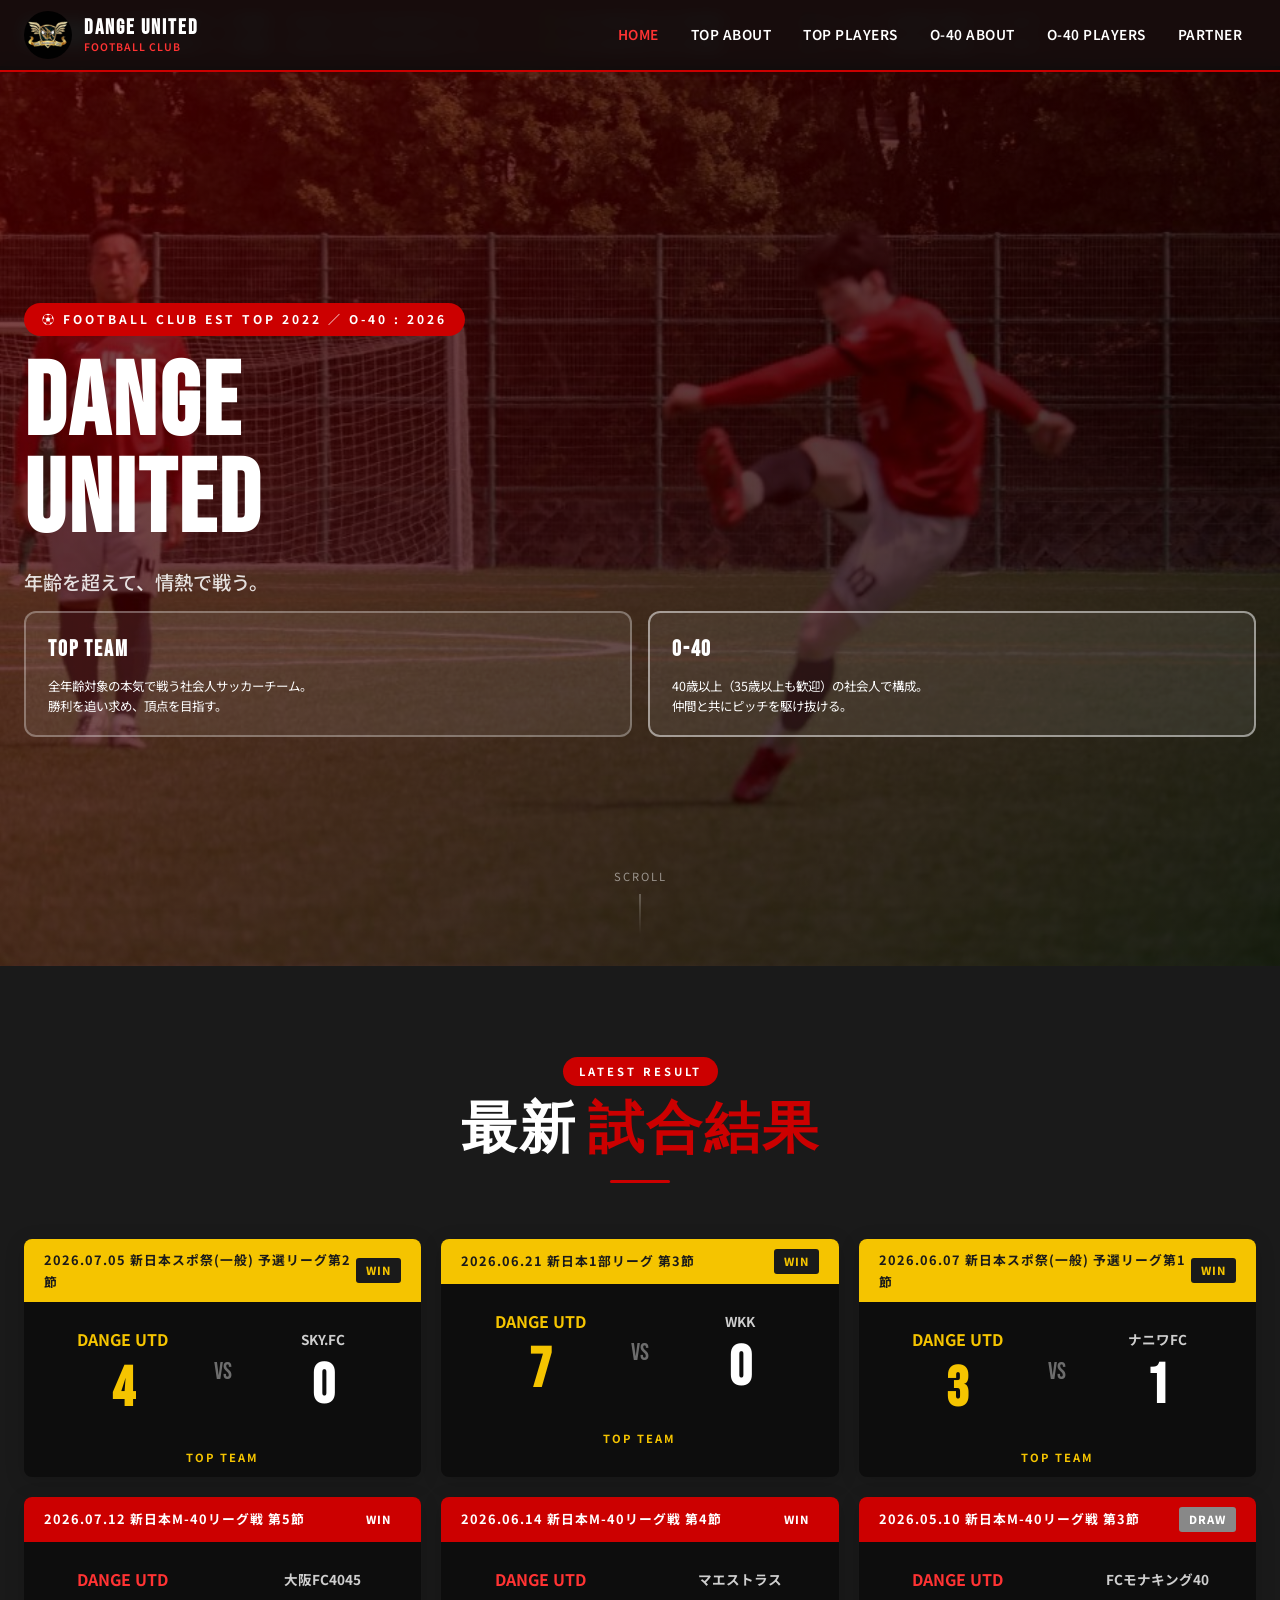
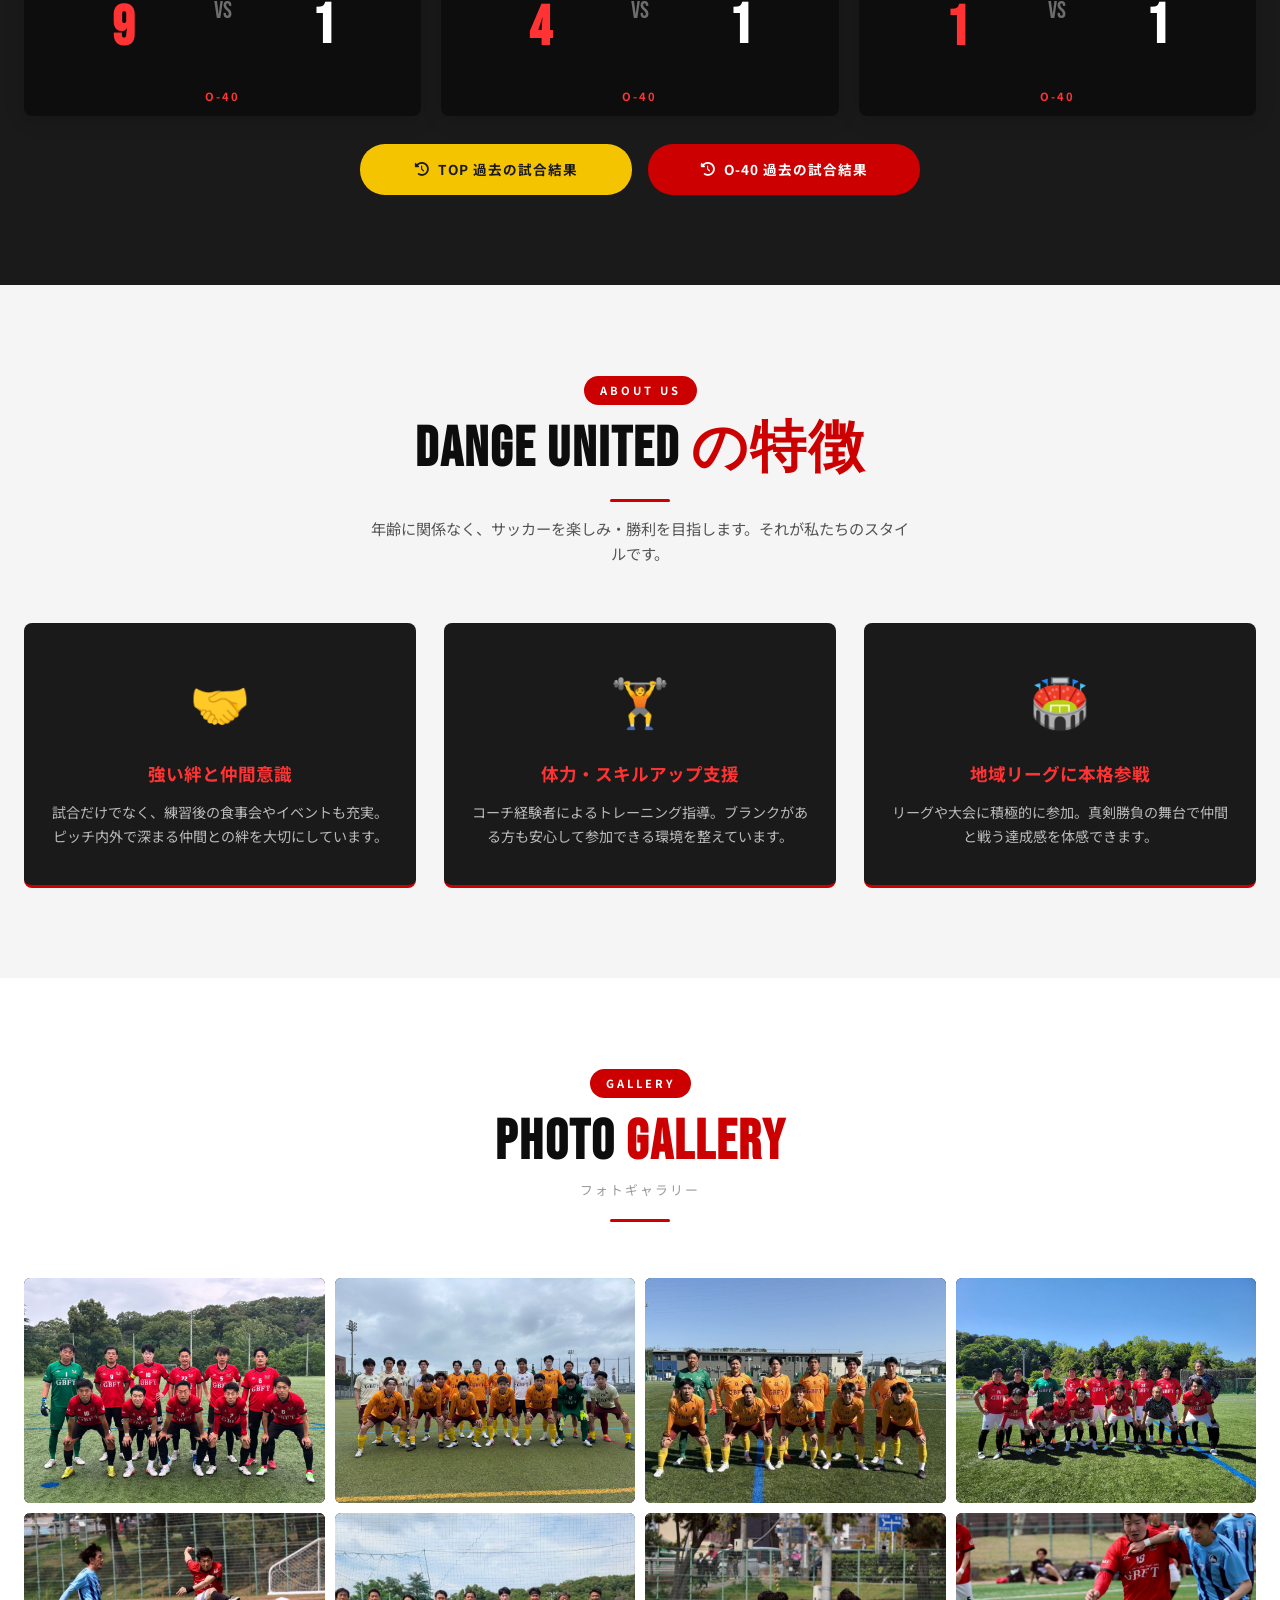
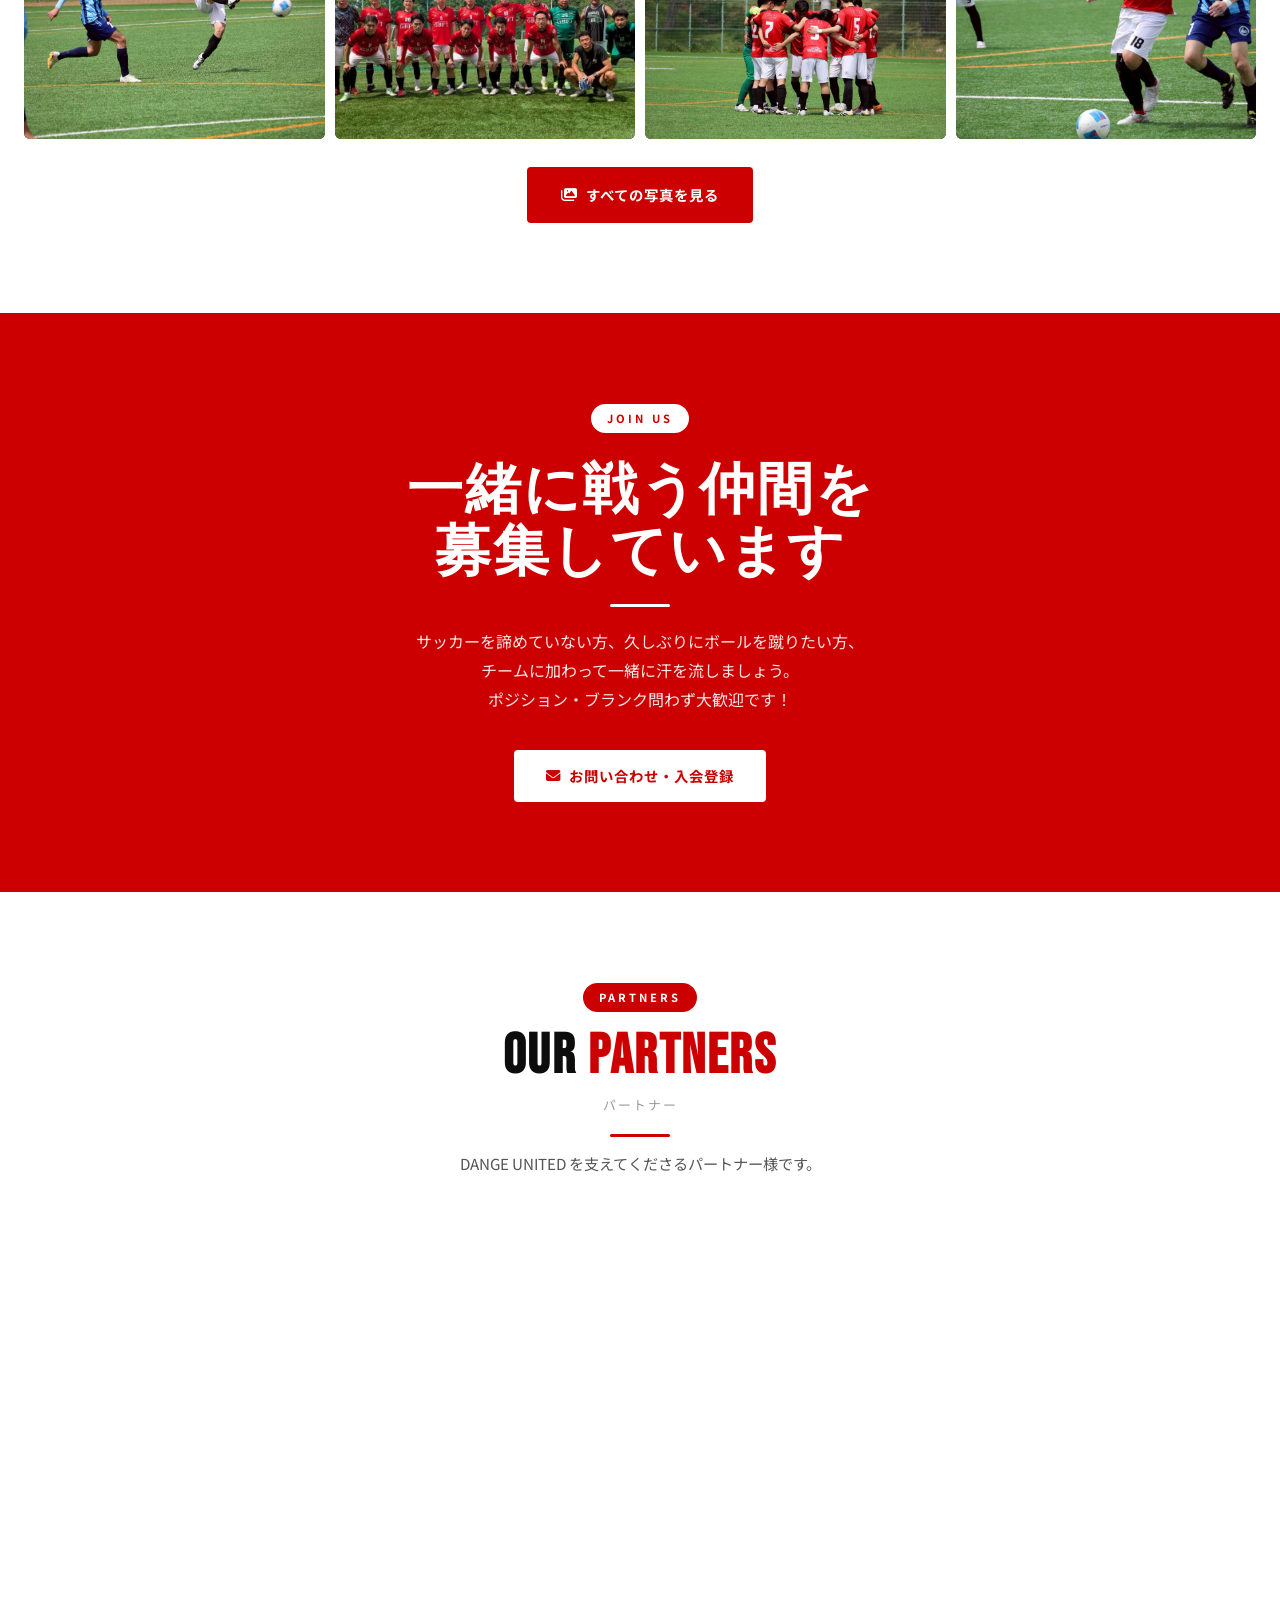
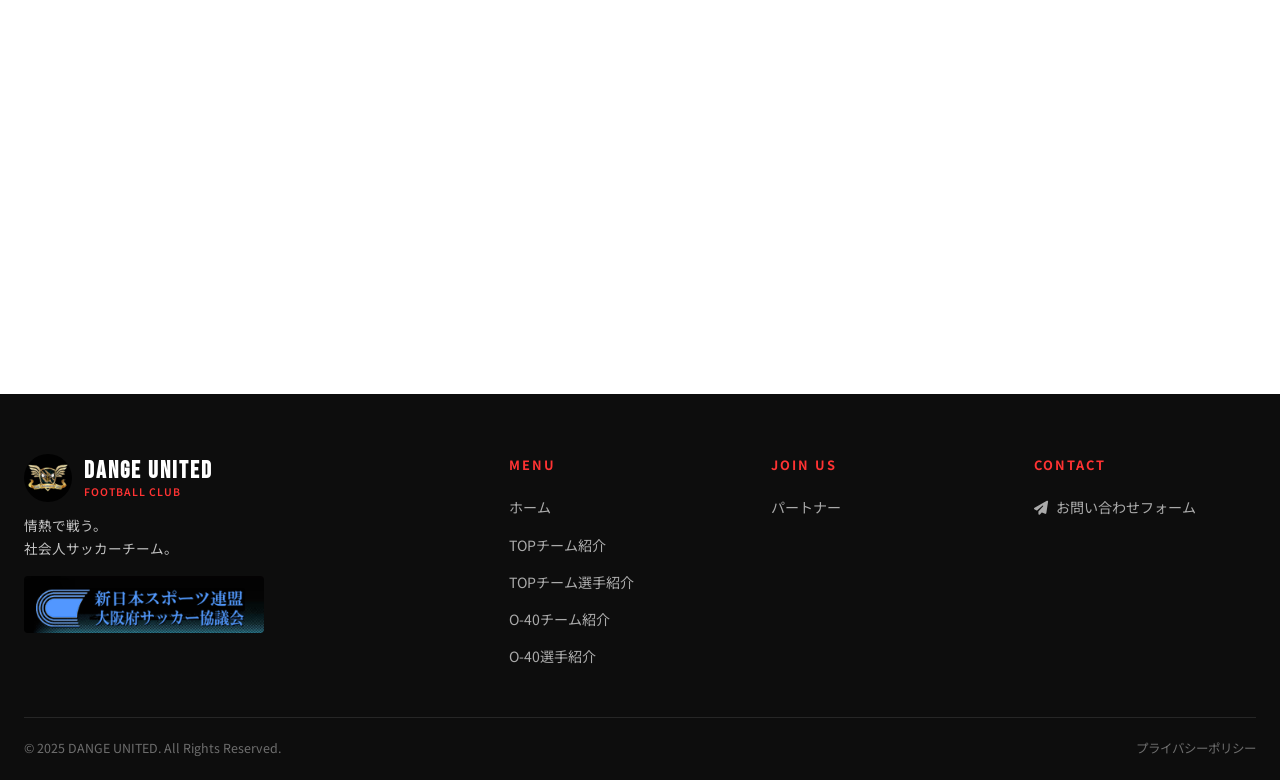
==== index.html @ eb9214ad "Add files via upload" ====
<!DOCTYPE html>
<html lang="ja">
<head>
  <meta charset="UTF-8">
  <meta name="viewport" content="width=device-width, initial-scale=1.0">
  <title>DANGE UNITED | 公式サイト</title>
  <meta name="description" content="DANGE UNITEDはトップチームとO-40（40歳以上）の2チームで構成される社会人サッカークラブです。新規メンバー随時募集中！">
  <link rel="preconnect" href="https://fonts.googleapis.com">
  <link rel="preconnect" href="https://fonts.gstatic.com" crossorigin>
  <link href="https://fonts.googleapis.com/css2?family=Bebas+Neue&family=Noto+Sans+JP:wght@400;500;600;700;800&family=Roboto:wght@400;500;700&display=swap" rel="stylesheet">
  <link rel="stylesheet" href="https://cdn.jsdelivr.net/npm/@fortawesome/fontawesome-free@6.4.0/css/all.min.css">
  <link rel="stylesheet" href="css/style.css">
</head>
<body>

<!-- =============================================
     ヘッダー
     ============================================= -->
<header id="header">
  <div class="header-inner">
    <a href="index.html" class="logo">
      <div class="logo-icon"><img src="images/emblem.png" alt="DANGE UNITED エンブレム"></div>
      <div class="logo-text">
        <span class="logo-name">DANGE UNITED</span>
        <span class="logo-sub">Football Club</span>
      </div>
    </a>

    <nav class="nav-pc">
      <a href="index.html">HOME</a>
      <a href="topteam-about.html">TOP ABOUT</a>
      <a href="topteam-players.html">TOP PLAYERS</a>
      <a href="about.html">O-40 ABOUT</a>
      <a href="players.html">O-40 PLAYERS</a>
      <a href="sponsor.html">PARTNER</a>
    </nav>

    <button class="hamburger" aria-label="メニューを開く">
      <span></span><span></span><span></span>
    </button>
  </div>
</header>

<!-- スマホメニュー -->
<nav class="nav-mobile">
  <a href="index.html"><i class="fas fa-home"></i> HOME</a>
  <a href="topteam-about.html"><i class="fas fa-shield-alt"></i> TOP ABOUT</a>
  <a href="topteam-players.html"><i class="fas fa-futbol"></i> TOP PLAYERS</a>
  <a href="about.html"><i class="fas fa-users"></i> O-40 ABOUT</a>
  <a href="players.html"><i class="fas fa-user"></i> O-40 PLAYERS</a>
  <a href="sponsor.html"><i class="fas fa-handshake"></i> PARTNER</a>
  <a href="contact.html"><i class="fas fa-envelope"></i> CONTACT</a>
</nav>

<!-- =============================================
     ニュースティッカー
     ============================================= -->
<div class="news-ticker">
  <div class="ticker-inner">
    <span class="ticker-label">NEWS</span>
    <div class="ticker-track">
      <ul class="ticker-list">
        <li class="ticker-item">⚽ 2025年春季リーグ開幕 — 4/6(日) vs FC Westfield ホーム</li>
        <li class="ticker-item">🏆 2024年度秋季大会 準優勝！</li>
        <li class="ticker-item">📣 <a href="sponsor.html">パートナー企業様を募集しています</a></li>
      </ul>
    </div>
  </div>
</div>

<!-- =============================================
     ヒーローセクション
     ============================================= -->
<section class="hero">
  <div class="hero-bg"></div>
  <div class="hero-overlay"></div>

  <div class="hero-content">
    <span class="hero-badge">⚽ Football Club Est TOP 2022 ／ O-40 : 2026</span>
    <h1 class="hero-title">
      DANGE<br>
      UNITED
    </h1>
    <p class="hero-subtitle">年齢を超えて、情熱で戦う。</p>

    <div class="hero-team-cards">
      <a href="topteam-about.html" class="hero-team-card">
        <span class="hero-team-label">TOP TEAM</span>
        <span class="hero-team-desc">全年齢対象の本気で戦う社会人サッカーチーム。<br>勝利を追い求め、頂点を目指す。</span>
      </a>
      <a href="about.html" class="hero-team-card card-o40">
        <span class="hero-team-label">O-40</span>
        <span class="hero-team-desc">40歳以上（35歳以上も歓迎）の社会人で構成。<br>仲間と共にピッチを駆け抜ける。</span>
      </a>
    </div>




  </div>

  <div class="scroll-indicator">SCROLL</div>
</section>

<!-- =============================================
     最新試合結果
     ============================================= -->
<section class="section section-dark">
  <div class="section-inner">
    <div class="section-header">
      <span class="section-tag">LATEST RESULT</span>
      <h2 class="section-title">最新 <span>試合結果</span></h2>
      <div class="divider"></div>
    </div>

    <div style="display:grid; grid-template-columns: repeat(3,1fr); gap: 20px;" class="match-grid-responsive fade-in">
      <!-- TOPチーム 試合1（最新） -->
      <div class="match-result-card top-team">
        <div class="match-result-header">
          <span>2026.07.05 新日本スポ祭(一般) 予選リーグ第2節</span>
          <span class="result-badge W">WIN</span>
        </div>
        <div class="match-result-body">
          <div class="match-team">
            <div class="match-team-name us">DANGE UTD</div>
            <div class="match-score us">4</div>
          </div>
          <div class="match-vs">VS</div>
          <div class="match-team">
            <div class="match-team-name">SKY.FC</div>
            <div class="match-score">0</div>
          </div>
        </div>
        <div style="text-align:center; padding:6px 0 10px; font-size:0.7rem; font-weight:700; letter-spacing:2px; color:#F5C400;">TOP TEAM</div>
      </div>
      <!-- TOPチーム 試合2 -->
      <div class="match-result-card top-team">
        <div class="match-result-header">
          <span>2026.06.21 新日本1部リーグ 第3節</span>
          <span class="result-badge W">WIN</span>
        </div>
        <div class="match-result-body">
          <div class="match-team">
            <div class="match-team-name us">DANGE UTD</div>
            <div class="match-score us">7</div>
          </div>
          <div class="match-vs">VS</div>
          <div class="match-team">
            <div class="match-team-name">WKK</div>
            <div class="match-score">0</div>
          </div>
        </div>
        <div style="text-align:center; padding:6px 0 10px; font-size:0.7rem; font-weight:700; letter-spacing:2px; color:#F5C400;">TOP TEAM</div>
      </div>
      <!-- TOPチーム 試合3 -->
      <div class="match-result-card top-team">
        <div class="match-result-header">
          <span>2026.06.07 新日本スポ祭(一般) 予選リーグ第1節</span>
          <span class="result-badge W">WIN</span>
        </div>
        <div class="match-result-body">
          <div class="match-team">
            <div class="match-team-name us">DANGE UTD</div>
            <div class="match-score us">3</div>
          </div>
          <div class="match-vs">VS</div>
          <div class="match-team">
            <div class="match-team-name">ナニワFC</div>
            <div class="match-score">1</div>
          </div>
        </div>
        <div style="text-align:center; padding:6px 0 10px; font-size:0.7rem; font-weight:700; letter-spacing:2px; color:#F5C400;">TOP TEAM</div>
      </div>
      <!-- O-40 試合1（最新） -->
      <div class="match-result-card">
        <div class="match-result-header">
          <span>2026.07.12 新日本M-40リーグ戦 第5節</span>
          <span class="result-badge W">WIN</span>
        </div>
        <div class="match-result-body">
          <div class="match-team">
            <div class="match-team-name us">DANGE UTD</div>
            <div class="match-score us">9</div>
          </div>
          <div class="match-vs">VS</div>
          <div class="match-team">
            <div class="match-team-name">大阪FC4045</div>
            <div class="match-score">1</div>
          </div>
        </div>
        <div style="text-align:center; padding:6px 0 10px; font-size:0.7rem; font-weight:700; letter-spacing:2px; color:var(--red-light);">O-40</div>
      </div>
      <!-- O-40 試合2 -->
      <div class="match-result-card">
        <div class="match-result-header">
          <span>2026.06.14 新日本M-40リーグ戦 第4節</span>
          <span class="result-badge W">WIN</span>
        </div>
        <div class="match-result-body">
          <div class="match-team">
            <div class="match-team-name us">DANGE UTD</div>
            <div class="match-score us">4</div>
          </div>
          <div class="match-vs">VS</div>
          <div class="match-team">
            <div class="match-team-name">マエストラス</div>
            <div class="match-score">1</div>
          </div>
        </div>
        <div style="text-align:center; padding:6px 0 10px; font-size:0.7rem; font-weight:700; letter-spacing:2px; color:var(--red-light);">O-40</div>
      </div>
      <!-- O-40 試合3 -->
      <div class="match-result-card">
        <div class="match-result-header">
          <span>2026.05.10 新日本M-40リーグ戦 第3節</span>
          <span class="result-badge D">DRAW</span>
        </div>
        <div class="match-result-body">
          <div class="match-team">
            <div class="match-team-name us">DANGE UTD</div>
            <div class="match-score us">1</div>
          </div>
          <div class="match-vs">VS</div>
          <div class="match-team">
            <div class="match-team-name">FCモナキング40</div>
            <div class="match-score">1</div>
          </div>
        </div>
        <div style="text-align:center; padding:6px 0 10px; font-size:0.7rem; font-weight:700; letter-spacing:2px; color:var(--red-light);">O-40</div>
      </div>
      </div>
    </div>

    <!-- 過去の試合結果ボタン -->
    <div style="display:grid; grid-template-columns:1fr 1fr; gap:16px; max-width:560px; margin:28px auto 0;" class="fade-in result-btn-grid">
      <a href="results-top.html" style="display:flex; align-items:center; justify-content:center; gap:8px; background:#F5C400; color:#1a1a1a; font-weight:700; font-size:0.85rem; padding:14px 20px; border-radius:25px; text-decoration:none; letter-spacing:1px; transition:opacity 0.2s;" onmouseover="this.style.opacity='.8'" onmouseout="this.style.opacity='1'">
        <i class="fas fa-history"></i> TOP 過去の試合結果
      </a>
      <a href="results-o40.html" style="display:flex; align-items:center; justify-content:center; gap:8px; background:var(--red); color:#fff; font-weight:700; font-size:0.85rem; padding:14px 20px; border-radius:25px; text-decoration:none; letter-spacing:1px; transition:opacity 0.2s;" onmouseover="this.style.opacity='.8'" onmouseout="this.style.opacity='1'">
        <i class="fas fa-history"></i> O-40 過去の試合結果
      </a>
    </div>

  </div>
</section>

<section class="section" style="background: var(--gray-light);">
  <div class="section-inner">
    <div class="section-header fade-in">
      <span class="section-tag">ABOUT US</span>
      <h2 class="section-title" style="color:var(--black);">DANGE UNITED <span>の特徴</span></h2>
      <div class="divider"></div>
      <p class="section-desc">年齢に関係なく、サッカーを楽しみ・勝利を目指します。それが私たちのスタイルです。</p>
    </div>

    <div class="feature-grid">
      <div class="feature-card fade-in">
        <span class="feature-icon">🤝</span>
        <h3 class="feature-title">強い絆と仲間意識</h3>
        <p class="feature-desc">試合だけでなく、練習後の食事会やイベントも充実。ピッチ内外で深まる仲間との絆を大切にしています。</p>
      </div>
      <div class="feature-card fade-in">
        <span class="feature-icon">🏋️</span>
        <h3 class="feature-title">体力・スキルアップ支援</h3>
        <p class="feature-desc">コーチ経験者によるトレーニング指導。ブランクがある方も安心して参加できる環境を整えています。</p>
      </div>
      <div class="feature-card fade-in">
        <span class="feature-icon">🏟️</span>
        <h3 class="feature-title">地域リーグに本格参戦</h3>
        <p class="feature-desc">リーグや大会に積極的に参加。真剣勝負の舞台で仲間と戦う達成感を体感できます。</p>
      </div>
    </div>
  </div>
</section>

<!-- =============================================
     フォトギャラリー
     ============================================= -->
<section class="section">
  <div class="section-inner">
    <div class="section-header fade-in">
      <span class="section-tag">GALLERY</span>
      <h2 class="section-title">PHOTO <span>GALLERY</span></h2>
      <p style="font-size:0.8rem; color:#999; letter-spacing:2px; margin-top:6px;">フォトギャラリー</p>
      <div class="divider"></div>
    </div>

    <div class="home-photo-grid fade-in">
      <div style="overflow:hidden; border-radius:6px; aspect-ratio:4/3; background:#111;">
        <img src="images/photo-new2.jpg" alt="チーム集合写真 2026" style="width:100%; height:100%; object-fit:contain;">
      </div>
      <div style="overflow:hidden; border-radius:6px; aspect-ratio:4/3; background:#111;">
        <img src="images/photo-new4.jpg" alt="チーム集合写真 2026" style="width:100%; height:100%; object-fit:contain;">
      </div>
      <div style="overflow:hidden; border-radius:6px; aspect-ratio:4/3; background:#111;">
        <img src="images/photo-top3.jpg" alt="O-40チーム集合写真" style="width:100%; height:100%; object-fit:cover; object-position:center center;">
      </div>
      <div style="overflow:hidden; border-radius:6px; aspect-ratio:4/3; background:#111;">
        <img src="images/photo-top2.jpg" alt="チーム集合写真" style="width:100%; height:100%; object-fit:cover; object-position:center center;">
      </div>
      <div style="overflow:hidden; border-radius:6px; aspect-ratio:4/3; background:#111;">
        <img src="images/photo7.jpg" alt="試合の様子" style="width:100%; height:100%; object-fit:cover; object-position:center center;">
      </div>
      <div style="overflow:hidden; border-radius:6px; aspect-ratio:4/3; background:#111;">
        <img src="images/photo-new5.jpg" alt="O-40チーム集合写真 2026" style="width:100%; height:100%; object-fit:cover; object-position:center center;">
      </div>
      <div style="overflow:hidden; border-radius:6px; aspect-ratio:4/3; background:#111;">
        <img src="images/photo5.jpg" alt="チーム練習" style="width:100%; height:100%; object-fit:cover; object-position:center center;">
      </div>
      <div style="overflow:hidden; border-radius:6px; aspect-ratio:4/3; background:#111;">
        <img src="images/photo3.jpg" alt="試合アクション" style="width:100%; height:100%; object-fit:cover; object-position:center center;">
      </div>
    </div>
    <div style="text-align:center; margin-top:28px;" class="fade-in">
      <a href="gallery.html" class="btn btn-outline"><i class="fas fa-images"></i> すべての写真を見る</a>
    </div>
  </div>
</section>

<!-- ==============================================
     メンバー募集 CTA
     ============================================= -->
<section class="section section-red">
  <div class="section-inner" style="text-align:center;">
    <div class="fade-in">
      <span class="section-tag" style="background:var(--white); color:var(--red);">JOIN US</span>
      <h2 class="section-title" style="color:var(--white); margin-top:14px;">一緒に戦う仲間を<br>募集しています</h2>

      <div class="divider" style="background:var(--white); margin: 20px auto;"></div>
      <p style="color:rgba(255,255,255,0.9); max-width:560px; margin:0 auto 36px; font-size:1rem; line-height:1.8;">
        サッカーを諦めていない方、久しぶりにボールを蹴りたい方、<br>
        チームに加わって一緒に汗を流しましょう。<br>
        ポジション・ブランク問わず大歓迎です！
      </p>
      <div style="display:flex; gap:16px; justify-content:center; flex-wrap:wrap;">
        <a href="https://forms.gle/4TWmZNjqBxyBbL576" target="_blank" rel="noopener" class="btn btn-white">
          <i class="fas fa-envelope"></i> お問い合わせ・入会登録
        </a>
      </div>
    </div>
  </div>
</section>

<!-- =============================================
     パートナーバナー
     ============================================= -->
<section class="section">
  <div class="section-inner">
    <div class="section-header fade-in">
      <span class="section-tag">PARTNERS</span>
      <h2 class="section-title">OUR <span>PARTNERS</span></h2>
      <p style="font-size:0.8rem; color:#999; letter-spacing:2px; margin-top:6px;">パートナー</p>
      <div class="divider"></div>
      <p class="section-desc">DANGE UNITED を支えてくださるパートナー様です。</p>
    </div>

    <!-- トップパートナー 5社 同サイズ -->
    <div class="fade-in">
      <p style="font-size:0.72rem; font-weight:700; letter-spacing:3px; color:var(--red); text-align:center; margin-bottom:20px; text-transform:uppercase;">TOP PARTNER</p>
      <div class="partner-logo-grid" style="display:grid; grid-template-columns:repeat(5,1fr); gap:16px; max-width:960px; margin:0 auto;">
        <div style="background:#fff; border:2px solid var(--red); border-radius:10px; padding:16px 12px; display:flex; align-items:center; justify-content:center; box-shadow:0 2px 12px rgba(0,0,0,0.08); min-height:120px;">
          <a href="https://gbft-ltd.com/" target="_blank" rel="noopener" style="display:flex; align-items:center; justify-content:center; width:100%; height:100%;">
            <img src="images/sponsor-gbft.jpg" alt="GBFT" style="width:100%; height:80px; object-fit:contain;">
          </a>
        </div>
        <div style="background:#fff; border:2px solid var(--red); border-radius:10px; padding:16px 12px; display:flex; align-items:center; justify-content:center; box-shadow:0 2px 12px rgba(0,0,0,0.08); min-height:120px;">
          <a href="https://2plus4design.com/" target="_blank" rel="noopener" style="display:flex; align-items:center; justify-content:center; width:100%; height:100%;">
            <img src="images/partner-2plus4.jpg" alt="2+4 DESIGN" style="width:100%; height:80px; object-fit:contain;">
          </a>
        </div>
        <div style="background:#fff; border:2px solid var(--red); border-radius:10px; padding:16px 12px; display:flex; align-items:center; justify-content:center; box-shadow:0 2px 12px rgba(0,0,0,0.08); min-height:120px;">
          <a href="https://www.kids-garage.jp/shop" target="_blank" rel="noopener" style="display:flex; align-items:center; justify-content:center; width:100%; height:100%;">
            <img src="images/partner-kidsgarage.jpg" alt="Kid's Garage" style="width:100%; height:80px; object-fit:contain;">
          </a>
        </div>
        <div style="background:#fff; border:2px solid var(--red); border-radius:10px; padding:16px 12px; display:flex; align-items:center; justify-content:center; box-shadow:0 2px 12px rgba(0,0,0,0.08); min-height:120px;">
          <a href="https://www.instagram.com/yuki_kensou?igsh=b25zN2ZrdXY1a2Vp&utm_source=qr" target="_blank" rel="noopener" style="display:flex; align-items:center; justify-content:center; width:100%; height:100%;">
            <img src="images/partner-yukikensou.jpg" alt="Yuki Kensou Water Proofing" style="width:100%; height:80px; object-fit:contain;">
          </a>
        </div>
        <div style="background:#000; border:2px solid var(--red); border-radius:10px; padding:16px 12px; display:flex; align-items:center; justify-content:center; box-shadow:0 2px 12px rgba(0,0,0,0.08); min-height:120px;">
          <a href="http://sp.raqmo.com/udondoujou/" target="_blank" rel="noopener" style="display:flex; align-items:center; justify-content:center; width:100%; height:100%;">
            <img src="images/partner-dojoba.jpg" alt="道場" style="width:100%; height:80px; object-fit:contain;">
          </a>
        </div>
      </div>
    </div>

    <!-- HOOD PARTNER -->
    <div class="fade-in" style="margin-top:32px;">
      <p style="font-size:0.72rem; font-weight:700; letter-spacing:3px; color:var(--red); text-align:center; margin-bottom:20px; text-transform:uppercase;">HOOD PARTNER</p>
      <div style="display:flex; justify-content:center; gap:16px; flex-wrap:wrap;">
        <div style="background:#000; border:2px solid var(--red); border-radius:10px; padding:12px; display:flex; align-items:center; justify-content:center; box-shadow:0 2px 12px rgba(0,0,0,0.08); width:200px; height:160px;">
          <a href="https://maps.app.goo.gl/KaSghYzRDZhujbkh9?g_st=al" target="_blank" rel="noopener" style="display:flex; align-items:center; justify-content:center; width:100%; height:100%;">
            <img src="images/partner-danji.jpg" alt="韓国料理 ダンジ" style="width:100%; height:100%; object-fit:contain;">
          </a>
        </div>
      </div>
    </div>

    <!-- オフィシャルサイト運営PARTNER -->
    <div class="fade-in" style="margin-top:32px;">
      <p style="font-size:0.72rem; font-weight:700; letter-spacing:3px; color:var(--red); text-align:center; margin-bottom:20px; text-transform:uppercase;">オフィシャルサイト運営PARTNER</p>
      <div style="display:flex; justify-content:center; gap:16px; flex-wrap:wrap;">
        <div style="background:#fff; border:2px solid var(--red); border-radius:10px; overflow:hidden; box-shadow:0 2px 12px rgba(0,0,0,0.08); width:200px; height:120px;">
          <a href="https://minnanostorypublishing.pages.dev/" target="_blank" rel="noopener" style="display:block; width:100%; height:100%;">
            <img src="images/partner-minnano.jpg" alt="みんなのストーリー出版" style="width:100%; height:100%; object-fit:contain; object-position:center;">
          </a>
        </div>
      </div>
    </div>

    <div style="text-align:center; margin-top:32px;" class="fade-in">
      <a href="sponsor.html" class="btn btn-outline" style="border-color:var(--white); color:var(--white);">
        パートナーについて詳しく見る <i class="fas fa-arrow-right"></i>
      </a>
    </div>
  </div>
</section>

<!-- =============================================
     フッター
     ============================================= -->
<footer id="footer">
  <div class="footer-inner">
    <div class="footer-top">
      <div class="footer-logo-area">
        <div class="logo">
          <div class="logo-icon"><img src="images/emblem.png" alt="DANGE UNITED エンブレム"></div>
          <div class="logo-text">
            <span class="logo-name">DANGE UNITED</span>
            <span class="logo-sub">Football Club</span>
          </div>
        </div>
        <p class="footer-tagline">
          情熱で戦う。<br>
          社会人サッカーチーム。
        </p>
        <a href="https://njsf-ofa.jp/index.html" target="_blank" rel="noopener" style="display:block; margin-top:16px;">
          <img src="images/njsf-banner.png" alt="新日本スポーツ連盟 大阪府サッカー協議会" style="width:100%; max-width:240px; height:auto; border-radius:4px;">
        </a>

      </div>
      <div>
        <p class="footer-col-title">MENU</p>
        <ul class="footer-links">
          <li><a href="index.html">ホーム</a></li>
          <li><a href="topteam-about.html">TOPチーム紹介</a></li>
          <li><a href="topteam-players.html">TOPチーム選手紹介</a></li>
          <li><a href="about.html">O-40チーム紹介</a></li>
          <li><a href="players.html">O-40選手紹介</a></li>
        </ul>
      </div>
      <div>
        <p class="footer-col-title">JOIN US</p>
        <ul class="footer-links">
          <li><a href="sponsor.html">パートナー</a></li>
        </ul>
      </div>
      <div>
        <p class="footer-col-title">CONTACT</p>
        <ul class="footer-links">
          <li><a href="https://forms.gle/4TWmZNjqBxyBbL576" target="_blank" rel="noopener"><i class="fas fa-paper-plane" style="width:16px; margin-right:6px;"></i>お問い合わせフォーム</a></li>
        </ul>
      </div>
    </div>

    <div class="footer-bottom">
      <p>&copy; 2025 DANGE UNITED. All Rights Reserved.</p>
      <div style="display:flex; gap:16px;">
        <a href="#">プライバシーポリシー</a>
      </div>
    </div>
  </div>
</footer>

<script src="js/main.js"></script>
</body>
</html>
---- css/style.css ----
/* =============================================
   Dange United O-40 - メインスタイルシート
   チームカラー: 赤 (#CC0000) / 白 (#FFFFFF)
   ============================================= */

/* ---- リセット & ベース ---- */
*, *::before, *::after {
  box-sizing: border-box;
  margin: 0;
  padding: 0;
}

:root {
  --red: #CC0000;
  --red-dark: #990000;
  --red-light: #FF3333;
  --white: #FFFFFF;
  --black: #0D0D0D;
  --gray-dark: #1A1A1A;
  --gray-mid: #333333;
  --gray-light: #F5F5F5;
  --gray-border: #E0E0E0;
  --font-main: 'Noto Sans JP', 'Roboto', 'Helvetica Neue', Arial, sans-serif;
  --font-en: 'Bebas Neue', 'Impact', 'Arial Black', sans-serif;
  --transition: 0.3s ease;
  --shadow: 0 4px 20px rgba(0,0,0,0.15);
  --shadow-lg: 0 8px 40px rgba(0,0,0,0.25);
}

html {
  scroll-behavior: smooth;
}

body {
  font-family: var(--font-main);
  color: var(--black);
  background: var(--white);
  line-height: 1.7;
  overflow-x: hidden;
}

a {
  color: inherit;
  text-decoration: none;
  transition: var(--transition);
}

img {
  max-width: 100%;
  height: auto;
  display: block;
}

ul { list-style: none; }

/* =============================================
   ヘッダー / ナビゲーション
   ============================================= */
#header {
  position: fixed;
  top: 0;
  left: 0;
  width: 100%;
  z-index: 1000;
  background: rgba(13, 13, 13, 0.95);
  backdrop-filter: blur(8px);
  border-bottom: 2px solid var(--red);
  transition: var(--transition);
}

#header.scrolled {
  box-shadow: 0 2px 20px rgba(204,0,0,0.4);
}

.header-inner {
  display: flex;
  align-items: center;
  justify-content: space-between;
  max-width: 1280px;
  margin: 0 auto;
  padding: 0 24px;
  height: 70px;
}

/* ロゴ */
.logo {
  display: flex;
  align-items: center;
  gap: 12px;
}

.logo-icon {
  width: 48px;
  height: 48px;
  border-radius: 50%;
  display: flex;
  align-items: center;
  justify-content: center;
  flex-shrink: 0;
  overflow: hidden;
  background: var(--black);
}

.logo-icon img {
  width: 100%;
  height: 100%;
  object-fit: cover;
}

.logo-text {
  display: flex;
  flex-direction: column;
  line-height: 1.2;
}

.logo-name {
  font-family: var(--font-en);
  font-size: 1.3rem;
  letter-spacing: 2px;
  color: var(--white);
  font-weight: 700;
}

.logo-sub {
  font-size: 0.65rem;
  color: var(--red-light);
  letter-spacing: 1px;
  text-transform: uppercase;
  font-weight: 600;
}

/* PCナビ */
.nav-pc {
  display: flex;
  align-items: center;
  gap: 4px;
}

.nav-pc a {
  color: var(--white);
  font-size: 0.85rem;
  font-weight: 600;
  padding: 8px 14px;
  border-radius: 4px;
  letter-spacing: 0.5px;
  white-space: nowrap;
}

.nav-pc a:hover {
  color: var(--red-light);
  background: rgba(204,0,0,0.15);
}

.nav-cta {
  background: var(--red) !important;
  border-radius: 25px !important;
  padding: 8px 20px !important;
  color: var(--white) !important;
}

.nav-cta:hover {
  background: var(--red-dark) !important;
  transform: translateY(-1px);
  box-shadow: 0 4px 12px rgba(204,0,0,0.4);
}

/* ハンバーガー */
.hamburger {
  display: none;
  flex-direction: column;
  gap: 5px;
  cursor: pointer;
  background: none;
  border: none;
  padding: 8px;
}

.hamburger span {
  display: block;
  width: 26px;
  height: 2px;
  background: var(--white);
  border-radius: 2px;
  transition: var(--transition);
}

.hamburger.open span:nth-child(1) {
  transform: translateY(7px) rotate(45deg);
}
.hamburger.open span:nth-child(2) {
  opacity: 0;
}
.hamburger.open span:nth-child(3) {
  transform: translateY(-7px) rotate(-45deg);
}

/* スマホメニュー */
.nav-mobile {
  display: none;
  position: fixed;
  top: 70px;
  left: 0;
  width: 100%;
  background: var(--gray-dark);
  border-top: 1px solid var(--red);
  z-index: 999;
  padding: 16px 0;
  max-height: calc(100vh - 70px);
  overflow-y: auto;
}

.nav-mobile.open {
  display: block;
}

.nav-mobile a {
  display: block;
  color: var(--white);
  padding: 14px 28px;
  font-weight: 600;
  border-bottom: 1px solid rgba(255,255,255,0.08);
  font-size: 1rem;
}

.nav-mobile a:hover {
  background: rgba(204,0,0,0.2);
  color: var(--red-light);
  padding-left: 36px;
}

/* =============================================
   ヒーローセクション
   ============================================= */
.hero {
  position: relative;
  min-height: 100vh;
  display: flex;
  align-items: center;
  overflow: hidden;
  background: var(--black);
}

.hero-bg {
  position: absolute;
  inset: 0;
  background-image: url('../images/hero-main.jpg');
  background-size: cover;
  background-position: center 30%;
  filter: brightness(0.4);
  transform: scale(1.05);
  animation: heroZoom 20s ease-in-out infinite alternate;
}

@keyframes heroZoom {
  from { transform: scale(1.05); }
  to   { transform: scale(1.12); }
}

.hero-overlay {
  position: absolute;
  inset: 0;
  background: linear-gradient(135deg, rgba(204,0,0,0.3) 0%, rgba(0,0,0,0.5) 100%);
}

.hero-content {
  position: relative;
  z-index: 2;
  max-width: 1280px;
  margin: 0 auto;
  padding: 120px 24px 80px;
  width: 100%;
}

.hero-badge {
  display: inline-block;
  background: var(--red);
  color: var(--white);
  font-size: 0.75rem;
  font-weight: 700;
  letter-spacing: 3px;
  text-transform: uppercase;
  padding: 6px 18px;
  border-radius: 20px;
  margin-bottom: 20px;
  animation: fadeInUp 0.8s ease both;
}

.hero-title {
  font-family: var(--font-en);
  font-size: clamp(3rem, 8vw, 7rem);
  color: var(--white);
  line-height: 0.95;
  letter-spacing: 3px;
  margin-bottom: 16px;
  animation: fadeInUp 0.8s 0.1s ease both;
}

.hero-title span {
  color: var(--red-light);
  display: block;
}

.hero-subtitle {
  font-size: clamp(0.95rem, 2vw, 1.2rem);
  color: rgba(255,255,255,0.85);
  margin-bottom: 12px;
  font-weight: 500;
  animation: fadeInUp 0.8s 0.2s ease both;
}

.hero-desc {
  font-size: clamp(0.85rem, 1.5vw, 1rem);
  color: rgba(255,255,255,0.65);
  max-width: 520px;
  margin-bottom: 40px;
  animation: fadeInUp 0.8s 0.3s ease both;
}

/* Hero Team Cards */
.hero-team-cards {
  display: flex;
  gap: 16px;
  margin-bottom: 32px;
  animation: fadeInUp 0.8s 0.3s ease both;
  flex-wrap: wrap;
}

.hero-team-card {
  display: flex;
  flex-direction: column;
  gap: 8px;
  background: rgba(255,255,255,0.08);
  border: 2px solid rgba(255,255,255,0.3);
  border-radius: 12px;
  padding: 18px 22px;
  min-width: 200px;
  flex: 1;
  text-decoration: none;
  transition: background 0.3s, border-color 0.3s, transform 0.3s;
  cursor: pointer;
}

.hero-team-card:hover {
  background: rgba(204,0,0,0.25);
  border-color: var(--red);
  transform: translateY(-4px);
}

.hero-team-card.card-o40 {
  border-color: rgba(255,255,255,0.5);
}

.hero-team-card.card-o40:hover {
  background: rgba(204,0,0,0.25);
  border-color: var(--red);
}

.hero-team-label {
  font-family: var(--font-en);
  font-size: 1.4rem;
  color: #fff;
  letter-spacing: 0.08em;
  font-weight: 700;
}

.hero-team-card.card-o40 .hero-team-label {
  color: #fff;
}

.hero-team-desc {
  font-size: 0.78rem;
  color: #fff !important;
  line-height: 1.6;
}

.hero-team-label {
  color: #fff !important;
}

.hero-team-card,
.hero-team-card:visited,
.hero-team-card:hover {
  color: #fff !important;
}

.hero-team-link {
  font-size: 0.78rem;
  color: var(--red-light);
  font-weight: 600;
  margin-top: 4px;
}

.hero-btns {
  display: flex;
  gap: 16px;
  flex-wrap: wrap;
  animation: fadeInUp 0.8s 0.4s ease both;
}

.hero-stats {
  display: flex;
  gap: 40px;
  margin-top: 60px;
  flex-wrap: wrap;
  animation: fadeInUp 0.8s 0.5s ease both;
}

.hero-stat {
  text-align: center;
}

.hero-stat .num {
  font-family: var(--font-en);
  font-size: 2.8rem;
  color: var(--red-light);
  line-height: 1;
  font-weight: 700;
}

.hero-stat .label {
  font-size: 0.75rem;
  color: rgba(255,255,255,0.7);
  letter-spacing: 1px;
  margin-top: 4px;
}

.scroll-indicator {
  position: absolute;
  bottom: 32px;
  left: 50%;
  transform: translateX(-50%);
  display: flex;
  flex-direction: column;
  align-items: center;
  gap: 8px;
  color: rgba(255,255,255,0.5);
  font-size: 0.7rem;
  letter-spacing: 2px;
  text-transform: uppercase;
  animation: bounce 2s ease-in-out infinite;
}

.scroll-indicator::after {
  content: '';
  display: block;
  width: 1px;
  height: 40px;
  background: linear-gradient(to bottom, rgba(255,255,255,0.5), transparent);
}

@keyframes bounce {
  0%, 100% { transform: translateX(-50%) translateY(0); }
  50%       { transform: translateX(-50%) translateY(8px); }
}

@keyframes fadeInUp {
  from { opacity: 0; transform: translateY(30px); }
  to   { opacity: 1; transform: translateY(0); }
}

/* =============================================
   共通ボタン
   ============================================= */
.btn {
  display: inline-flex;
  align-items: center;
  gap: 8px;
  padding: 14px 32px;
  border-radius: 4px;
  font-weight: 700;
  font-size: 0.9rem;
  letter-spacing: 1px;
  cursor: pointer;
  border: none;
  transition: var(--transition);
  white-space: nowrap;
}

.btn-primary {
  background: var(--red);
  color: var(--white);
}

.btn-primary:hover {
  background: var(--red-dark);
  transform: translateY(-2px);
  box-shadow: 0 6px 20px rgba(204,0,0,0.45);
}

.btn-outline {
  background: var(--red);
  color: var(--white);
  border: 2px solid var(--red);
}

.btn-outline:hover {
  background: transparent;
  color: var(--white);
  border-color: var(--white);
  transform: translateY(-2px);
}

.btn-white {
  background: var(--white);
  color: var(--red);
}

.btn-white:hover {
  background: var(--gray-light);
  transform: translateY(-2px);
  box-shadow: var(--shadow);
}

/* =============================================
   共通セクション
   ============================================= */
.section {
  padding: 90px 24px;
}

.section-inner {
  max-width: 1280px;
  margin: 0 auto;
}

.section-header {
  text-align: center;
  margin-bottom: 56px;
}

.section-tag {
  display: inline-block;
  background: var(--red);
  color: var(--white);
  font-size: 0.7rem;
  font-weight: 700;
  letter-spacing: 3px;
  text-transform: uppercase;
  padding: 5px 16px;
  border-radius: 20px;
  margin-bottom: 14px;
}

.section-title {
  font-family: var(--font-en);
  font-size: clamp(2rem, 5vw, 3.5rem);
  letter-spacing: 2px;
  color: var(--black);
  line-height: 1.1;
}

.section-title span {
  color: var(--red);
}

.section-desc {
  margin-top: 14px;
  color: #555;
  font-size: 0.95rem;
  max-width: 540px;
  margin-left: auto;
  margin-right: auto;
}

.divider {
  width: 60px;
  height: 3px;
  background: var(--red);
  margin: 18px auto 0;
  border-radius: 2px;
}

/* =============================================
   お知らせバー
   ============================================= */
.news-ticker {
  background: var(--red);
  color: var(--white);
  padding: 10px 0;
  overflow: hidden;
}

.ticker-inner {
  display: flex;
  align-items: center;
  max-width: 1280px;
  margin: 0 auto;
  padding: 0 24px;
  gap: 20px;
}

.ticker-label {
  background: var(--white);
  color: var(--red);
  font-size: 0.7rem;
  font-weight: 800;
  letter-spacing: 2px;
  padding: 3px 12px;
  border-radius: 3px;
  white-space: nowrap;
  flex-shrink: 0;
}

.ticker-track {
  overflow: hidden;
  flex: 1;
}

.ticker-list {
  display: flex;
  gap: 60px;
  animation: ticker 30s linear infinite;
  white-space: nowrap;
}

.ticker-list:hover {
  animation-play-state: paused;
}

.ticker-item {
  font-size: 0.85rem;
  font-weight: 500;
}

.ticker-item a {
  color: var(--white);
}

.ticker-item a:hover {
  opacity: 0.8;
}

@keyframes ticker {
  from { transform: translateX(0); }
  to   { transform: translateX(-50%); }
}

/* =============================================
   最新ニュースセクション (トップページ)
   ============================================= */
.news-grid {
  display: grid;
  grid-template-columns: repeat(3, 1fr);
  gap: 24px;
}

.news-card {
  background: var(--white);
  border-radius: 8px;
  overflow: hidden;
  box-shadow: var(--shadow);
  transition: var(--transition);
  border: 1px solid var(--gray-border);
}

.news-card:hover {
  transform: translateY(-5px);
  box-shadow: var(--shadow-lg);
  border-color: var(--red);
}

.news-card-img {
  width: 100%;
  height: 200px;
  object-fit: cover;
}

.news-card-img-placeholder {
  width: 100%;
  height: 200px;
  background: linear-gradient(135deg, var(--red-dark) 0%, var(--gray-dark) 100%);
  display: flex;
  align-items: center;
  justify-content: center;
  font-size: 3rem;
}

.news-card-body {
  padding: 20px;
}

.news-card-meta {
  display: flex;
  gap: 10px;
  align-items: center;
  margin-bottom: 10px;
}

.news-tag {
  font-size: 0.68rem;
  font-weight: 700;
  letter-spacing: 1px;
  padding: 3px 10px;
  border-radius: 3px;
  background: var(--red);
  color: var(--white);
}

.news-tag.match   { background: #0066CC; }
.news-tag.recruit { background: #009933; }
.news-tag.sponsor { background: #FF9900; color: var(--black); }
.news-tag.info    { background: #666; }

.news-date {
  font-size: 0.78rem;
  color: #888;
}

.news-card-title {
  font-size: 0.95rem;
  font-weight: 700;
  line-height: 1.5;
  color: var(--black);
}

.news-card:hover .news-card-title {
  color: var(--red);
}

/* =============================================
   試合スコアカード
   ============================================= */
.match-result-card {
  background: var(--black);
  color: var(--white);
  border-radius: 8px;
  overflow: hidden;
  box-shadow: var(--shadow);
}

/* TOPチーム用 黄色テーマ */
.match-result-card.top-team .match-result-header {
  background: #F5C400;
  color: #1a1a1a;
}
.match-result-card.top-team .match-result-header .result-badge {
  background: #1a1a1a;
  color: #F5C400;
}
.match-result-card.top-team .match-team-name.us {
  color: #F5C400;
}
.match-result-card.top-team .match-score.us {
  color: #F5C400;
}

.match-result-header {
  background: var(--red);
  padding: 10px 20px;
  display: flex;
  align-items: center;
  justify-content: space-between;
  font-size: 0.8rem;
  font-weight: 700;
  letter-spacing: 1px;
}

.match-result-body {
  padding: 24px;
  display: flex;
  align-items: center;
  justify-content: space-between;
  gap: 16px;
}

.match-team {
  text-align: center;
  flex: 1;
}

.match-team-name {
  font-size: 0.85rem;
  font-weight: 700;
  margin-bottom: 8px;
  color: rgba(255,255,255,0.8);
}

.match-team-name.us {
  color: var(--red-light);
  font-size: 1rem;
}

.match-score {
  font-family: var(--font-en);
  font-size: 3.5rem;
  font-weight: 700;
  line-height: 1;
}

.match-score.us { color: var(--red-light); }

.match-vs {
  font-family: var(--font-en);
  font-size: 1.5rem;
  color: rgba(255,255,255,0.4);
  flex-shrink: 0;
}

/* =============================================
   特徴カード (アバウトセクション)
   ============================================= */
.feature-grid {
  display: grid;
  grid-template-columns: repeat(3, 1fr);
  gap: 28px;
}

.feature-card {
  background: var(--gray-dark);
  color: var(--white);
  border-radius: 8px;
  padding: 36px 28px;
  text-align: center;
  border-bottom: 3px solid var(--red);
  transition: var(--transition);
}

.feature-card:hover {
  transform: translateY(-6px);
  background: #222;
  box-shadow: var(--shadow-lg);
}

.feature-icon {
  font-size: 3rem;
  margin-bottom: 18px;
  display: block;
}

.feature-title {
  font-size: 1.1rem;
  font-weight: 700;
  margin-bottom: 12px;
  color: var(--red-light);
}

.feature-desc {
  font-size: 0.88rem;
  color: rgba(255,255,255,0.7);
  line-height: 1.7;
}

/* =============================================
   チームフォトセクション
   ============================================= */
.photo-grid {
  display: grid;
  grid-template-columns: 2fr 1fr 1fr;
  grid-template-rows: 260px 260px 260px 260px;
  gap: 12px;
}

.photo-item {
  overflow: hidden;
  border-radius: 6px;
  position: relative;
}

.photo-item:first-child {
  grid-row: 1 / 3;
}

.photo-item img {
  width: 100%;
  height: 100%;
  object-fit: cover;
  transition: transform 0.5s ease;
}

.photo-item:hover img {
  transform: scale(1.06);
}

.photo-item-overlay {
  position: absolute;
  inset: 0;
  background: linear-gradient(to top, rgba(204,0,0,0.6) 0%, transparent 60%);
  opacity: 0;
  transition: var(--transition);
  display: flex;
  align-items: flex-end;
  padding: 16px;
}

.photo-item:hover .photo-item-overlay {
  opacity: 1;
}

.photo-item-overlay span {
  color: var(--white);
  font-size: 0.85rem;
  font-weight: 700;
}

/* =============================================
   赤背景セクション (CTA用)
   ============================================= */
.section-red {
  background: var(--red);
  color: var(--white);
}

.section-dark {
  background: var(--gray-dark);
  color: var(--white);
}

.section-red .section-title,
.section-dark .section-title {
  color: var(--white);
}

.section-red .divider {
  background: var(--white);
}

.section-dark .divider {
  background: var(--red);
}

/* =============================================
   スポンサーバナーセクション
   ============================================= */
.sponsor-grid {
  display: grid;
  grid-template-columns: repeat(4, 1fr);
  gap: 24px;
}

.sponsor-card {
  background: var(--white);
  border: 2px solid var(--gray-border);
  border-radius: 8px;
  padding: 24px;
  text-align: center;
  transition: var(--transition);
  aspect-ratio: 3/2;
  display: flex;
  align-items: center;
  justify-content: center;
  flex-direction: column;
  gap: 10px;
}

.sponsor-card:hover {
  border-color: var(--red);
  box-shadow: var(--shadow);
}

.sponsor-logo-placeholder {
  font-size: 2rem;
  color: #aaa;
}

.sponsor-name {
  font-size: 0.85rem;
  font-weight: 600;
  color: #555;
}

/* =============================================
   フッター
   ============================================= */
#footer {
  background: var(--black);
  color: rgba(255,255,255,0.75);
  padding: 60px 24px 0;
}

.footer-inner {
  max-width: 1280px;
  margin: 0 auto;
}

.footer-top {
  display: grid;
  grid-template-columns: 2fr 1fr 1fr 1fr;
  gap: 40px;
  padding-bottom: 48px;
  border-bottom: 1px solid rgba(255,255,255,0.1);
}

.footer-logo-area .logo-name {
  font-size: 1.5rem;
}

.footer-tagline {
  margin-top: 12px;
  font-size: 0.85rem;
  line-height: 1.7;
}

.footer-social {
  display: flex;
  gap: 12px;
  margin-top: 20px;
}

.social-btn {
  width: 38px;
  height: 38px;
  border-radius: 50%;
  border: 1px solid rgba(255,255,255,0.2);
  display: flex;
  align-items: center;
  justify-content: center;
  font-size: 1rem;
  transition: var(--transition);
}

.social-btn:hover {
  background: var(--red);
  border-color: var(--red);
  color: var(--white);
}

.footer-col-title {
  font-size: 0.8rem;
  font-weight: 700;
  letter-spacing: 2px;
  text-transform: uppercase;
  color: var(--red-light);
  margin-bottom: 18px;
}

.footer-links {
  display: flex;
  flex-direction: column;
  gap: 10px;
}

.footer-links a {
  font-size: 0.88rem;
  color: rgba(255,255,255,0.65);
  transition: var(--transition);
}

.footer-links a:hover {
  color: var(--white);
  padding-left: 6px;
}

.footer-bottom {
  padding: 20px 0;
  display: flex;
  align-items: center;
  justify-content: space-between;
  flex-wrap: wrap;
  gap: 12px;
  font-size: 0.78rem;
  color: rgba(255,255,255,0.4);
}

.footer-bottom a {
  color: rgba(255,255,255,0.4);
}

.footer-bottom a:hover {
  color: var(--red-light);
}

/* =============================================
   ページヘッダー (内部ページ共通)
   ============================================= */
.page-header {
  background: var(--black);
  padding: 140px 24px 60px;
  position: relative;
  overflow: hidden;
}

.page-header-bg {
  position: absolute;
  inset: 0;
  background-size: cover;
  background-position: center;
  opacity: 0.2;
  filter: blur(2px);
}

.page-header-inner {
  position: relative;
  z-index: 1;
  max-width: 1280px;
  margin: 0 auto;
}

.page-header-tag {
  display: inline-block;
  background: var(--red);
  color: var(--white);
  font-size: 0.7rem;
  font-weight: 700;
  letter-spacing: 3px;
  text-transform: uppercase;
  padding: 5px 16px;
  border-radius: 20px;
  margin-bottom: 14px;
}

.page-header-title {
  font-family: var(--font-en);
  font-size: clamp(2.5rem, 6vw, 5rem);
  color: var(--white);
  letter-spacing: 3px;
  line-height: 1;
}

.page-header-title span { color: var(--red-light); }

.breadcrumb {
  display: flex;
  gap: 8px;
  align-items: center;
  margin-top: 16px;
  font-size: 0.8rem;
  color: rgba(255,255,255,0.5);
}

.breadcrumb a {
  color: rgba(255,255,255,0.5);
}

.breadcrumb a:hover { color: var(--white); }
.breadcrumb .sep { opacity: 0.4; }
.breadcrumb .current { color: var(--red-light); }

/* =============================================
   選手カード
   ============================================= */
.player-grid {
  display: grid;
  grid-template-columns: repeat(4, 1fr);
  gap: 24px;
}

.player-card {
  background: var(--white);
  border-radius: 8px;
  overflow: hidden;
  box-shadow: var(--shadow);
  transition: var(--transition);
  border-top: 3px solid var(--red);
}

.player-card:hover {
  transform: translateY(-5px);
  box-shadow: var(--shadow-lg);
}

.player-photo {
  width: 100%;
  height: 200px;
  background: linear-gradient(135deg, var(--gray-dark) 0%, var(--gray-mid) 100%);
  display: flex;
  align-items: center;
  justify-content: center;
  font-size: 4rem;
  position: relative;
  overflow: hidden;
}

.player-number {
  position: absolute;
  top: 10px;
  left: 12px;
  font-family: var(--font-en);
  font-size: 2rem;
  color: rgba(255,255,255,0.2);
  font-weight: 700;
}

.player-info {
  padding: 16px;
}

.player-pos {
  font-size: 0.7rem;
  font-weight: 700;
  letter-spacing: 2px;
  color: var(--red);
  text-transform: uppercase;
  margin-bottom: 4px;
}

.player-name {
  font-size: 1rem;
  font-weight: 700;
  color: var(--black);
  margin-bottom: 2px;
}

.player-name-en {
  font-size: 0.78rem;
  color: #888;
  font-style: italic;
}

.player-stats {
  display: flex;
  gap: 12px;
  margin-top: 12px;
  padding-top: 12px;
  border-top: 1px solid var(--gray-border);
}

.player-stat-item {
  text-align: center;
  flex: 1;
}

.player-stat-val {
  font-family: var(--font-en);
  font-size: 1.4rem;
  color: var(--red);
  font-weight: 700;
  line-height: 1;
}

.player-stat-label {
  font-size: 0.65rem;
  color: #888;
  letter-spacing: 0.5px;
}

/* =============================================
   試合スケジュール テーブル
   ============================================= */
.schedule-table {
  width: 100%;
  border-collapse: collapse;
  font-size: 0.9rem;
}

.schedule-table th {
  background: var(--red);
  color: var(--white);
  padding: 14px 16px;
  text-align: left;
  font-size: 0.78rem;
  letter-spacing: 1px;
  font-weight: 700;
}

.schedule-table td {
  padding: 14px 16px;
  border-bottom: 1px solid var(--gray-border);
  vertical-align: middle;
}

.schedule-table tr:hover td {
  background: #FFF5F5;
}

.schedule-table tr.win td { background: #FFF5F5; }
.schedule-table tr.loss td { background: #F5F5F5; }
.schedule-table tr.draw td { background: #FFFFF5; }
.schedule-table tr.upcoming td { }

.result-badge {
  display: inline-block;
  font-size: 0.7rem;
  font-weight: 800;
  padding: 3px 10px;
  border-radius: 3px;
  letter-spacing: 1px;
}

.result-badge.W { background: var(--red); color: var(--white); }
.result-badge.L { background: #444; color: var(--white); }
.result-badge.D { background: #888; color: var(--white); }
.result-badge.upcoming { background: var(--gray-light); color: var(--black); border: 1px solid var(--gray-border); }

/* =============================================
   お問い合わせ フォーム
   ============================================= */
.contact-form {
  max-width: 680px;
  margin: 0 auto;
}

.form-group {
  margin-bottom: 24px;
}

.form-label {
  display: block;
  font-size: 0.88rem;
  font-weight: 700;
  margin-bottom: 8px;
  color: var(--black);
}

.form-label .required {
  color: var(--red);
  font-size: 0.75rem;
  margin-left: 6px;
}

.form-input,
.form-select,
.form-textarea {
  width: 100%;
  padding: 12px 16px;
  border: 2px solid var(--gray-border);
  border-radius: 4px;
  font-size: 0.9rem;
  font-family: var(--font-main);
  color: var(--black);
  background: var(--white);
  transition: var(--transition);
  appearance: none;
}

.form-input:focus,
.form-select:focus,
.form-textarea:focus {
  outline: none;
  border-color: var(--red);
  box-shadow: 0 0 0 3px rgba(204,0,0,0.12);
}

.form-textarea { min-height: 140px; resize: vertical; }

.form-select {
  background-image: url("data:image/svg+xml,%3Csvg xmlns='http://www.w3.org/2000/svg' width='12' height='8' viewBox='0 0 12 8'%3E%3Cpath d='M1 1l5 5 5-5' stroke='%23333' fill='none' stroke-width='2'/%3E%3C/svg%3E");
  background-repeat: no-repeat;
  background-position: right 14px center;
  padding-right: 40px;
  cursor: pointer;
}

.form-row {
  display: grid;
  grid-template-columns: 1fr 1fr;
  gap: 20px;
}

/* =============================================
   メンバー募集ページ
   ============================================= */
.recruit-steps {
  display: grid;
  grid-template-columns: repeat(4, 1fr);
  gap: 24px;
  counter-reset: step;
}

.recruit-step {
  text-align: center;
  padding: 32px 20px;
  background: var(--white);
  border-radius: 8px;
  box-shadow: var(--shadow);
  position: relative;
  counter-increment: step;
}

.recruit-step::before {
  content: counter(step);
  font-family: var(--font-en);
  font-size: 4rem;
  color: rgba(204,0,0,0.08);
  position: absolute;
  top: 10px;
  left: 50%;
  transform: translateX(-50%);
  line-height: 1;
  font-weight: 700;
}

.step-icon {
  font-size: 2.5rem;
  margin-bottom: 14px;
  position: relative;
  z-index: 1;
}

.step-title {
  font-size: 1rem;
  font-weight: 700;
  color: var(--red);
  margin-bottom: 8px;
}

.step-desc {
  font-size: 0.85rem;
  color: #555;
  line-height: 1.7;
}

/* =============================================
   FAQ
   ============================================= */
.faq-list {
  max-width: 800px;
  margin: 0 auto;
}

.faq-item {
  border: 1px solid var(--gray-border);
  border-radius: 6px;
  margin-bottom: 12px;
  overflow: hidden;
}

.faq-question {
  padding: 18px 24px;
  font-weight: 700;
  font-size: 0.95rem;
  cursor: pointer;
  display: flex;
  align-items: center;
  justify-content: space-between;
  gap: 16px;
  background: var(--white);
  transition: var(--transition);
  border: none;
  width: 100%;
  text-align: left;
  color: var(--black);
}

.faq-question::before {
  content: 'Q';
  display: inline-flex;
  align-items: center;
  justify-content: center;
  width: 28px;
  height: 28px;
  background: var(--red);
  color: var(--white);
  font-size: 0.8rem;
  font-weight: 700;
  border-radius: 50%;
  flex-shrink: 0;
}

.faq-question.open,
.faq-question:hover {
  background: #FFF5F5;
}

.faq-arrow {
  font-size: 0.9rem;
  transition: var(--transition);
  flex-shrink: 0;
  color: var(--red);
}

.faq-question.open .faq-arrow {
  transform: rotate(180deg);
}

.faq-answer {
  display: none;
  padding: 16px 24px 20px 24px;
  font-size: 0.9rem;
  color: #444;
  line-height: 1.8;
  border-top: 1px solid var(--gray-border);
  background: #FFF5F5;
}

.faq-answer.open {
  display: block;
}

/* =============================================
   スポンサー申し込みセクション
   ============================================= */
.sponsor-plan-grid {
  display: grid;
  grid-template-columns: repeat(3, 1fr);
  gap: 28px;
}

.sponsor-plan-card {
  border-radius: 10px;
  padding: 36px 28px;
  text-align: center;
  position: relative;
  border: 2px solid var(--gray-border);
  background: var(--white);
  transition: var(--transition);
}

.sponsor-plan-card:hover {
  border-color: var(--red);
  transform: translateY(-4px);
  box-shadow: var(--shadow-lg);
}

.sponsor-plan-card.featured {
  border-color: var(--red);
  background: var(--gray-dark);
  color: var(--white);
}

.sponsor-plan-badge {
  position: absolute;
  top: -12px;
  left: 50%;
  transform: translateX(-50%);
  background: var(--red);
  color: var(--white);
  font-size: 0.7rem;
  font-weight: 700;
  letter-spacing: 1px;
  padding: 4px 16px;
  border-radius: 20px;
  white-space: nowrap;
}

.plan-tier {
  font-size: 0.75rem;
  font-weight: 700;
  letter-spacing: 3px;
  text-transform: uppercase;
  color: var(--red);
  margin-bottom: 8px;
}

.plan-price {
  font-family: var(--font-en);
  font-size: 2.8rem;
  font-weight: 700;
  color: var(--black);
  line-height: 1;
}

.sponsor-plan-card.featured .plan-price {
  color: var(--red-light);
}

.plan-price-unit {
  font-size: 0.85rem;
  color: #888;
  margin-bottom: 24px;
}

.plan-features {
  text-align: left;
  margin-bottom: 28px;
}

.plan-features li {
  padding: 8px 0;
  border-bottom: 1px solid var(--gray-border);
  font-size: 0.88rem;
  display: flex;
  align-items: center;
  gap: 10px;
}

.sponsor-plan-card.featured .plan-features li {
  border-bottom-color: rgba(255,255,255,0.1);
  color: rgba(255,255,255,0.85);
}

.plan-features li::before {
  content: '✓';
  color: var(--red-light);
  font-weight: 700;
  flex-shrink: 0;
}

/* =============================================
   アニメーション (スクロール時)
   ============================================= */
.fade-in {
  opacity: 0;
  transform: translateY(24px);
  transition: opacity 0.6s ease, transform 0.6s ease;
}

.fade-in.visible {
  opacity: 1;
  transform: translateY(0);
}

/* HOME フォトグリッド */
.home-photo-grid {
  display: grid;
  grid-template-columns: repeat(4, 1fr);
  gap: 10px;
}

/* =============================================
   レスポンシブ
   ============================================= */
@media (max-width: 1024px) {
  .home-photo-grid { grid-template-columns: repeat(3, 1fr); }
  .news-grid { grid-template-columns: repeat(2, 1fr); }
  .feature-grid { grid-template-columns: repeat(2, 1fr); }
  .player-grid { grid-template-columns: repeat(3, 1fr); }
  .sponsor-grid { grid-template-columns: repeat(3, 1fr); }
  .footer-top { grid-template-columns: 1fr 1fr; gap: 32px; }
  .photo-grid {
    grid-template-columns: 1fr 1fr;
    grid-template-rows: auto;
  }
  .photo-item:first-child { grid-row: auto; }
  .recruit-steps { grid-template-columns: repeat(2, 1fr); }
  .sponsor-plan-grid { grid-template-columns: 1fr; max-width: 460px; margin: 0 auto; }
}

@media (max-width: 768px) {
  /* ニュースグリッド：スマホは1列 */
  .news-grid-responsive { grid-template-columns: 1fr !important; }

  .nav-pc { display: none; }
  .hamburger { display: flex; }

  .section { padding: 56px 16px; }

  .hero-stats { gap: 20px; }
  .hero-btns { flex-direction: column; align-items: flex-start; }
  .hero-team-cards { flex-direction: column; gap: 12px; }
  .hero-team-card { min-width: unset; padding: 14px 16px; }

  /* パートナーロゴ：スマホでは2列 */
  .partner-logo-grid { grid-template-columns: repeat(2,1fr) !important; }

  .news-grid { grid-template-columns: 1fr; }
  /* チームの特徴：スマホは1列に */
  .feature-grid { grid-template-columns: 1fr !important; }
  .player-grid { grid-template-columns: repeat(2, 1fr); }
  .sponsor-grid { grid-template-columns: repeat(2, 1fr); }
  .footer-top { grid-template-columns: 1fr; gap: 24px; }
  .form-row { grid-template-columns: 1fr; }
  .recruit-steps { grid-template-columns: 1fr; }

  /* HOME フォトギャラリー：スマホは2列横並び */
  .photo-grid {
    grid-template-columns: 1fr 1fr !important;
    grid-template-rows: 200px !important;
    gap: 8px;
  }
  .photo-grid .photo-item {
    grid-row: auto !important;
  }
  /* HOMEグリッド：スマホは2列 */
  .home-photo-grid {
    grid-template-columns: repeat(2, 1fr) !important;
    gap: 8px !important;
  }
  /* 過去試合結果ボタン：スマホは縦並び */
  .result-btn-grid {
    grid-template-columns: 1fr !important;
  }

  /* 試合結果カード：スマホは1列 */
  .match-grid-responsive { grid-template-columns: 1fr !important; }

  /* スケジュールテーブル：スマホ横スクロール */
  .schedule-table-wrap { overflow-x: auto; -webkit-overflow-scrolling: touch; }
  .schedule-table { font-size: 0.78rem; min-width: 560px; }
  .schedule-table th,
  .schedule-table td { padding: 10px 8px; }

  .page-header { padding: 100px 16px 40px; }

  /* 2カラムグリッド→1カラム */
  .grid-2col { grid-template-columns: 1fr !important; gap: 32px !important; }

  /* 3カラムグリッド→1カラム */
  .grid-3col { grid-template-columns: 1fr !important; }

  /* クラブ情報テーブル：スマホで文字詰め */
  .club-info-grid { grid-template-columns: 1fr !important; gap: 16px !important; }

  /* About 活動内容2列→1列 */
  .activity-grid { grid-template-columns: 1fr !important; }

  /* contact サイドバー非表示 */
  .contact-layout { grid-template-columns: 1fr !important; }
  .contact-sidebar { display: none; }

  /* フッターロゴエリアのSNSアイコン非表示 */
  .footer-social { display: none; }

  /* 試合スコアカード内フォントを小さく */
  .match-score { font-size: 2.8rem !important; }
  .match-team-name { font-size: 0.75rem !important; }

  /* ボタン幅を広げる */
  .btn { padding: 12px 24px; font-size: 0.85rem; }

  /* section-title サイズ調整 */
  .section-title { font-size: clamp(1.6rem, 6vw, 2.5rem); }
}

@media (max-width: 480px) {
  .player-grid { grid-template-columns: 1fr; }
  .sponsor-grid { grid-template-columns: 1fr; }
  .hero-stat .num { font-size: 2rem; }
  .match-result-body { padding: 16px 12px; gap: 8px; }
  .match-score { font-size: 2.4rem !important; }
  .partner-logo-grid { grid-template-columns: repeat(2,1fr) !important; }
  /* フッター下部を縦並び */
  .footer-bottom { flex-direction: column; align-items: flex-start; gap: 8px; }
  /* ページヘッダーさらに縮小 */
  .page-header { padding: 90px 16px 36px; }
  /* section余白を縮小 */
  .section { padding: 48px 14px; }
}
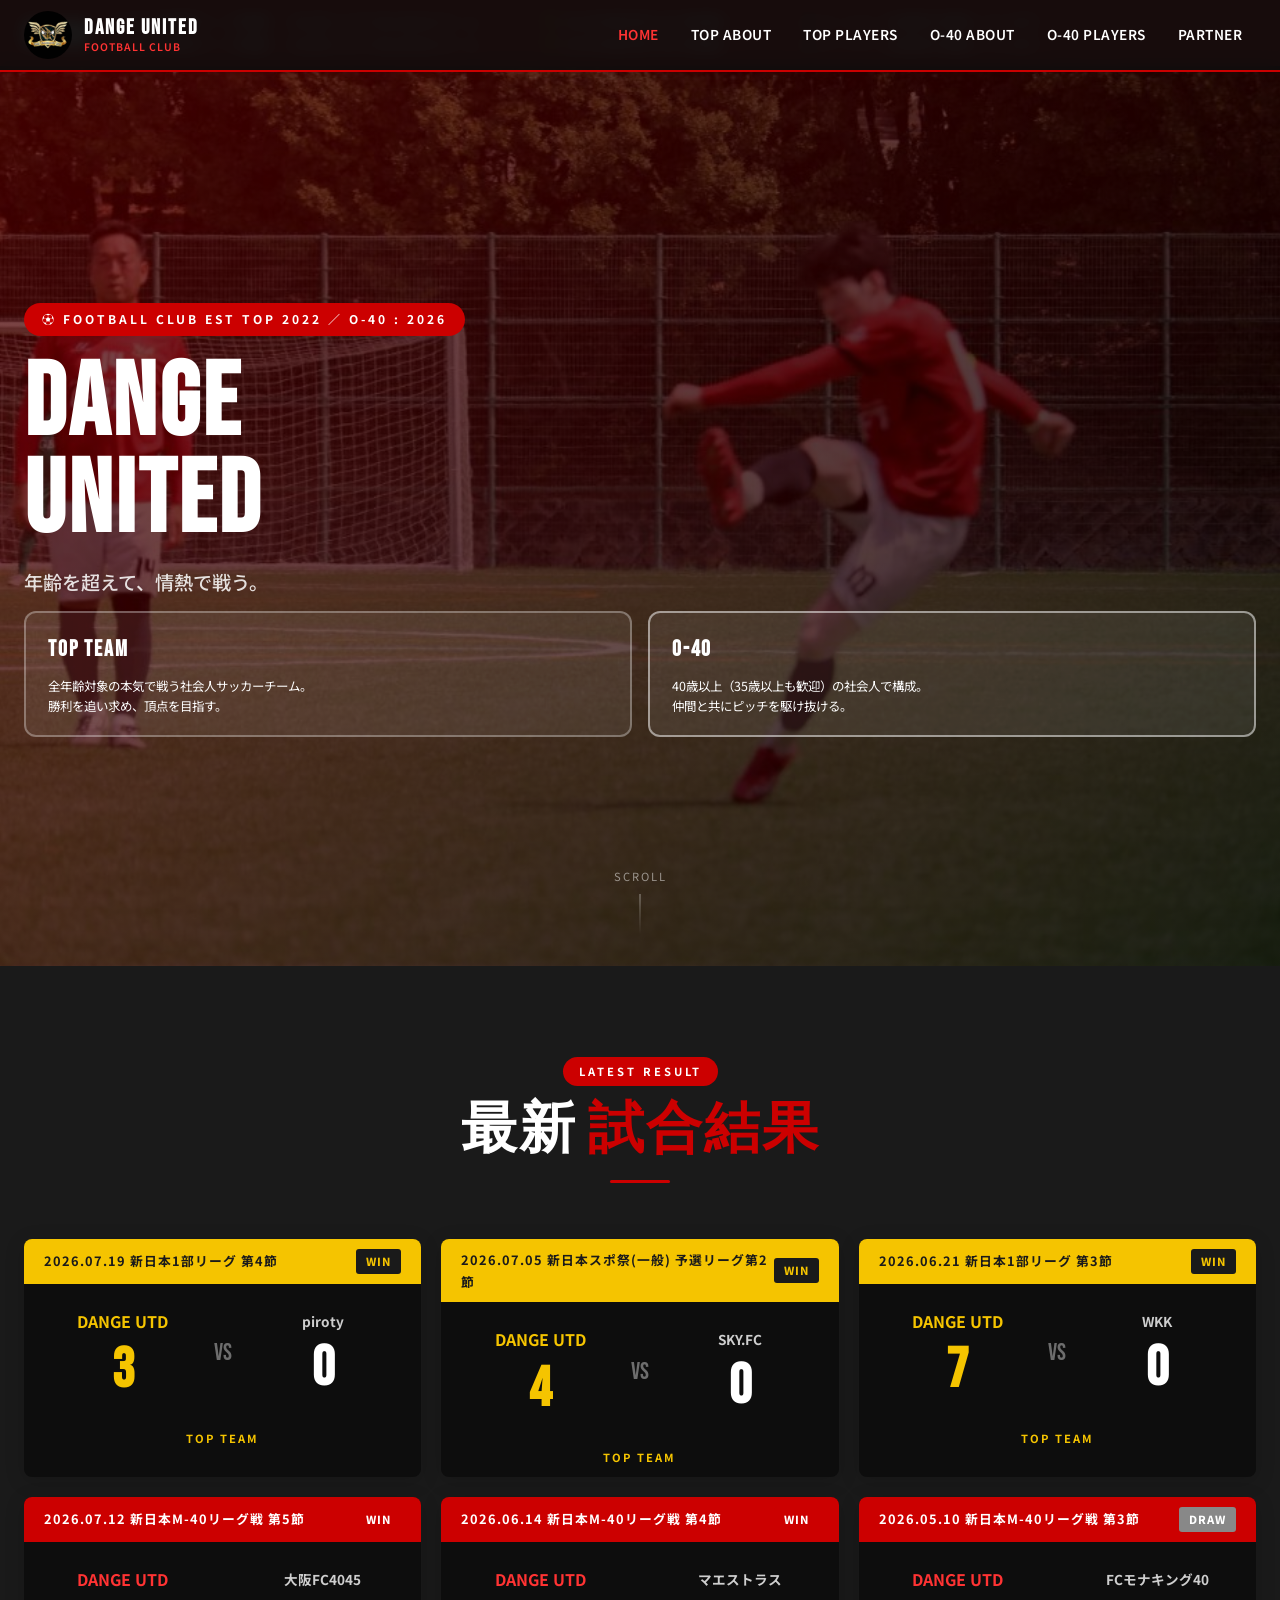
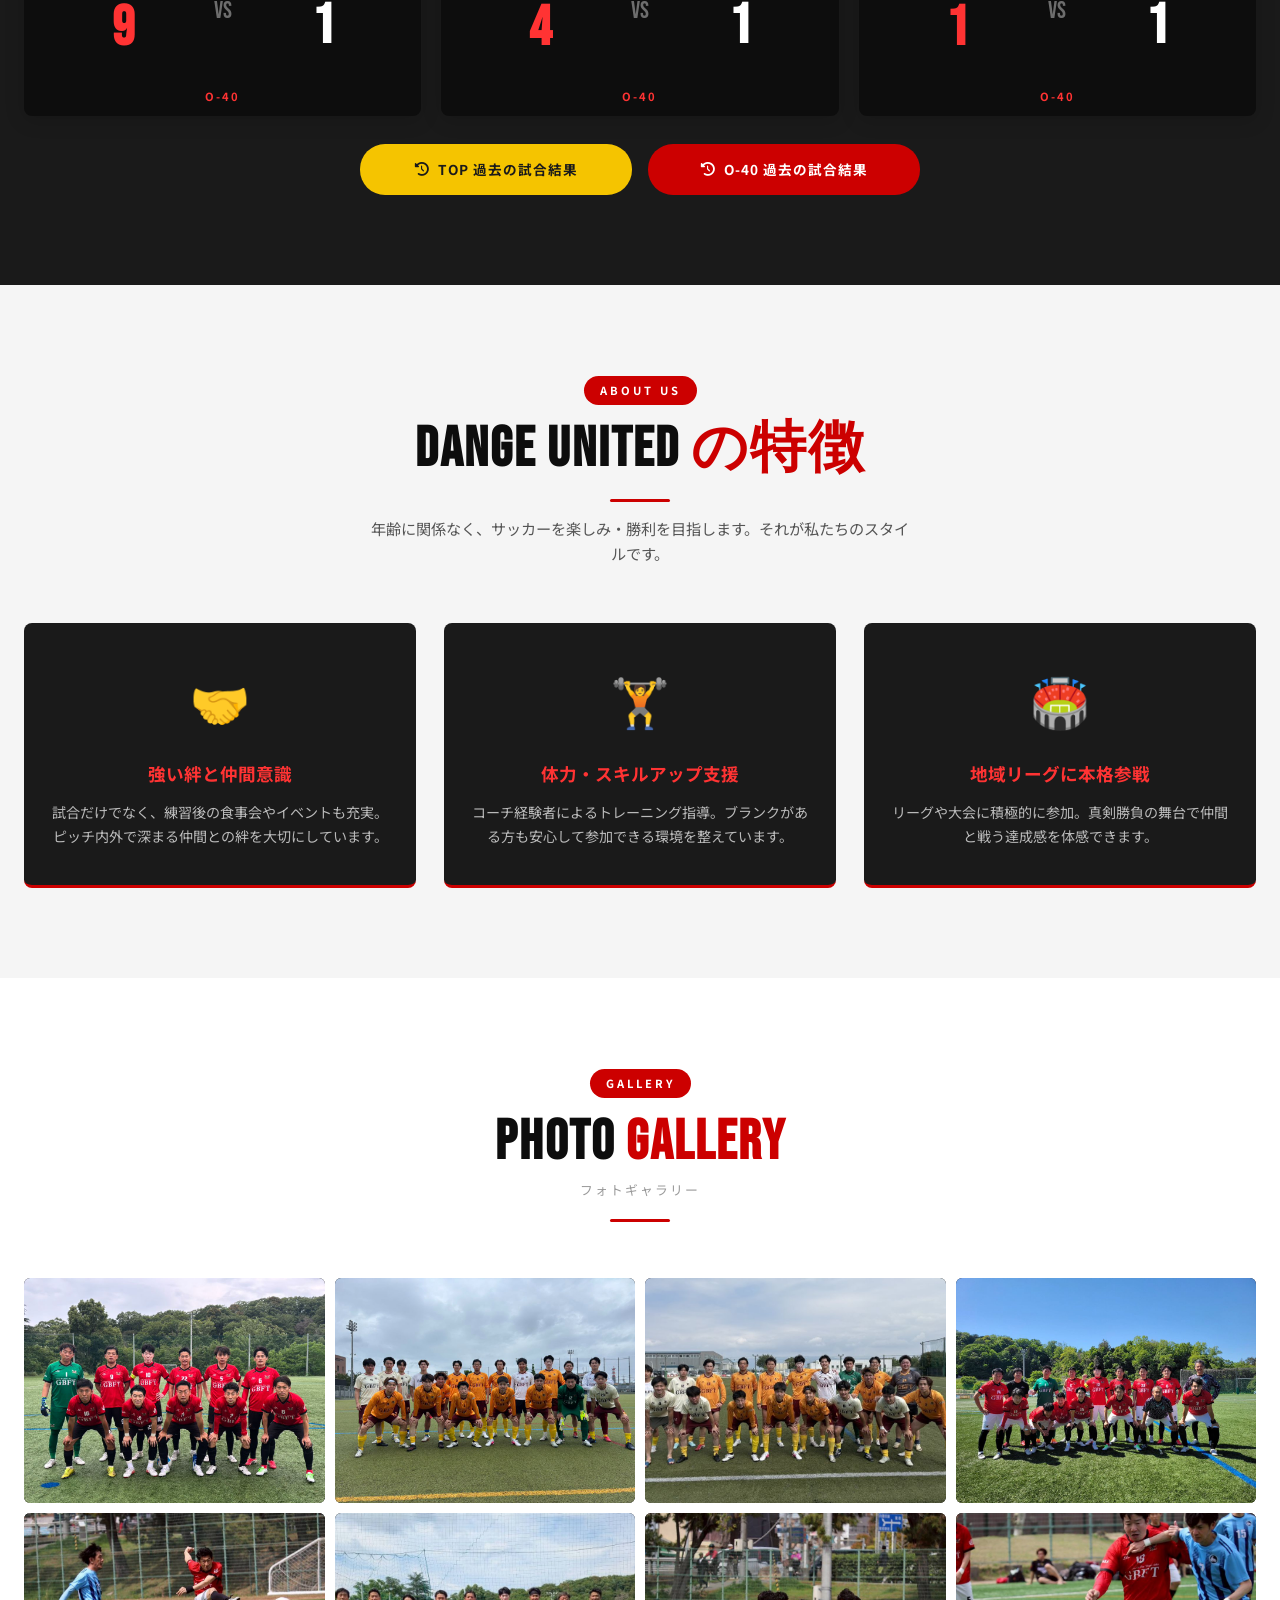
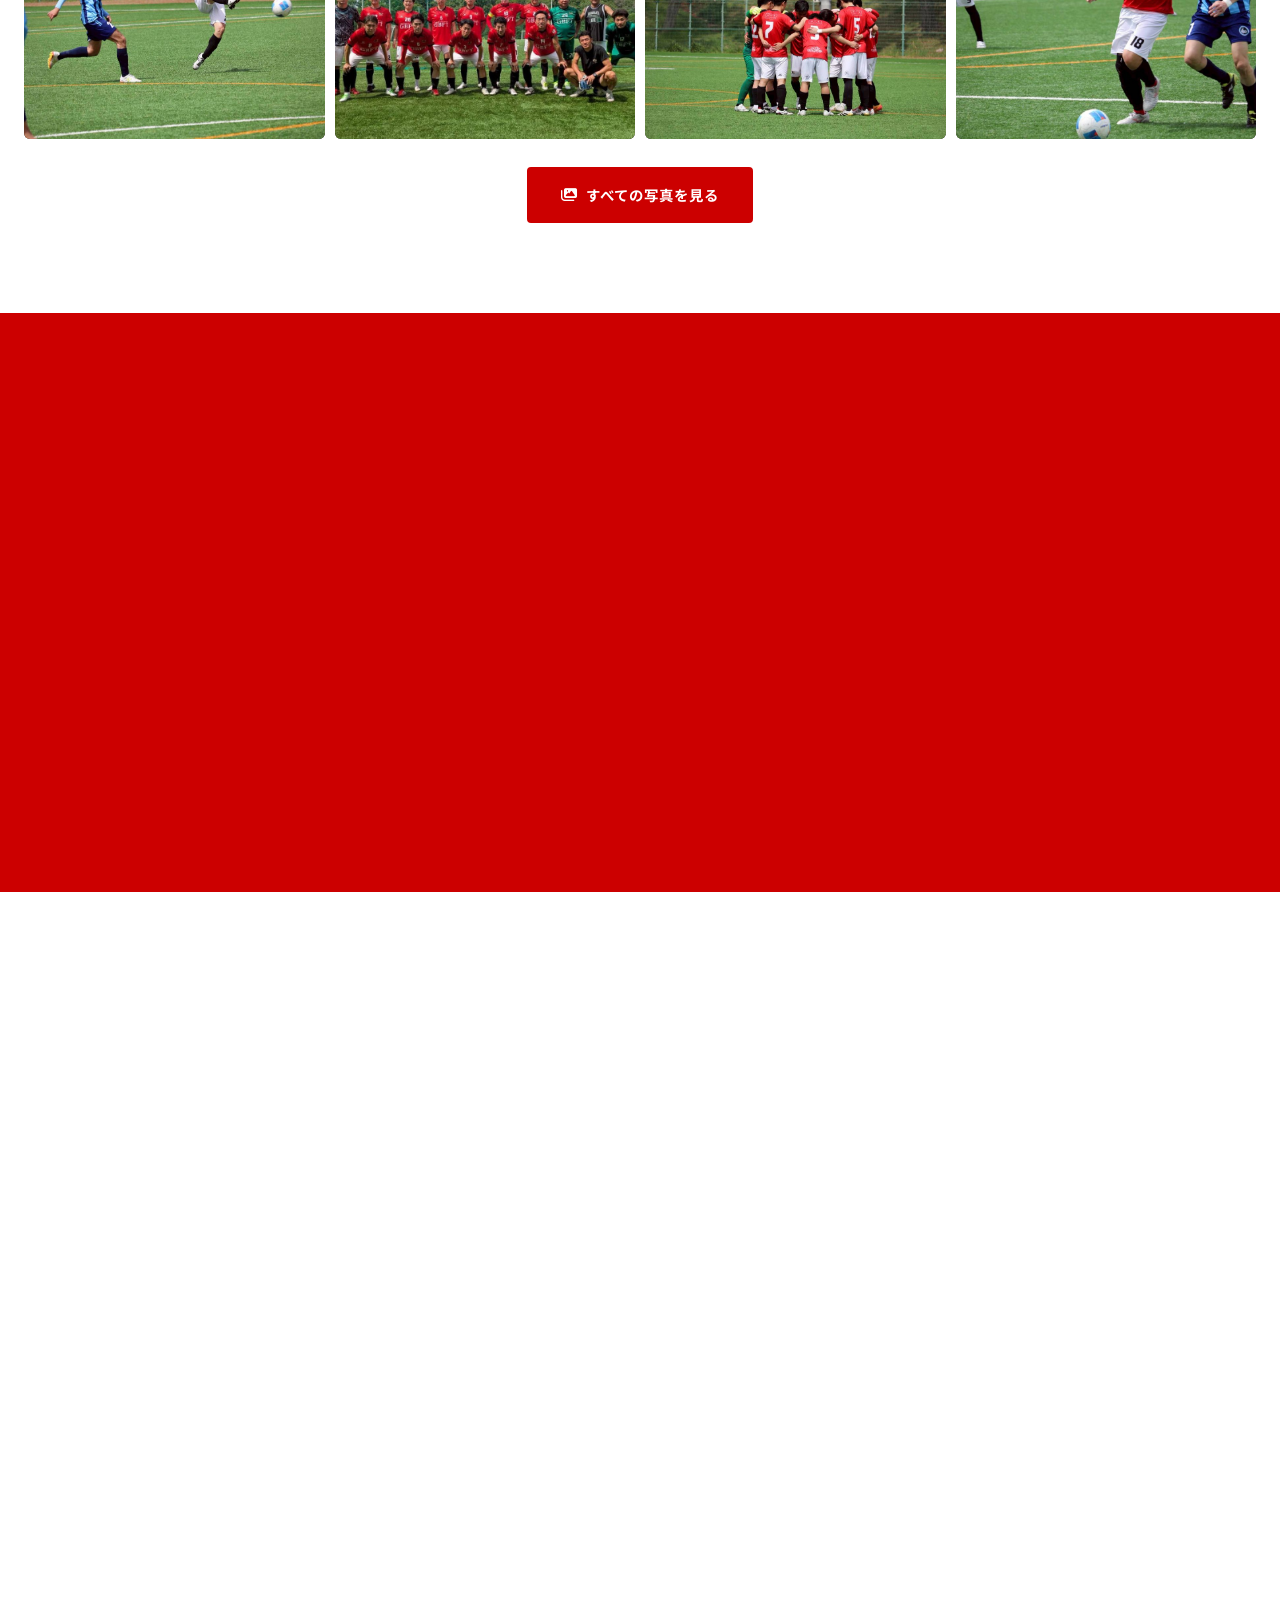
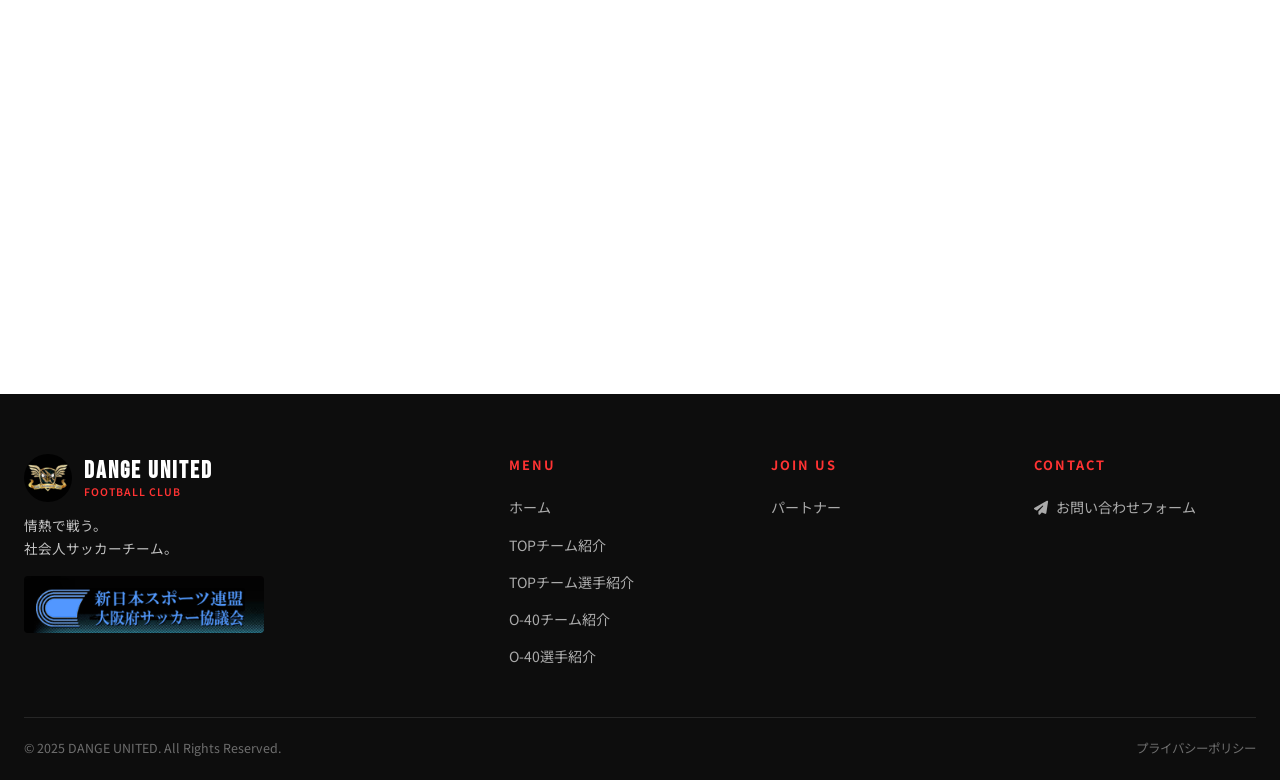
==== commit 64360c65: "Add files via upload" ====
--- a/index.html
+++ b/index.html
@@ -117,6 +117,25 @@
       <!-- TOPチーム 試合1（最新） -->
       <div class="match-result-card top-team">
         <div class="match-result-header">
+          <span>2026.07.19 新日本1部リーグ 第4節</span>
+          <span class="result-badge W">WIN</span>
+        </div>
+        <div class="match-result-body">
+          <div class="match-team">
+            <div class="match-team-name us">DANGE UTD</div>
+            <div class="match-score us">3</div>
+          </div>
+          <div class="match-vs">VS</div>
+          <div class="match-team">
+            <div class="match-team-name">piroty</div>
+            <div class="match-score">0</div>
+          </div>
+        </div>
+        <div style="text-align:center; padding:6px 0 10px; font-size:0.7rem; font-weight:700; letter-spacing:2px; color:#F5C400;">TOP TEAM</div>
+      </div>
+      <!-- TOPチーム 試合2 -->
+      <div class="match-result-card top-team">
+        <div class="match-result-header">
           <span>2026.07.05 新日本スポ祭(一般) 予選リーグ第2節</span>
           <span class="result-badge W">WIN</span>
         </div>
@@ -133,7 +152,7 @@
         </div>
         <div style="text-align:center; padding:6px 0 10px; font-size:0.7rem; font-weight:700; letter-spacing:2px; color:#F5C400;">TOP TEAM</div>
       </div>
-      <!-- TOPチーム 試合2 -->
+      <!-- TOPチーム 試合3 -->
       <div class="match-result-card top-team">
         <div class="match-result-header">
           <span>2026.06.21 新日本1部リーグ 第3節</span>
@@ -148,25 +167,6 @@
           <div class="match-team">
             <div class="match-team-name">WKK</div>
             <div class="match-score">0</div>
-          </div>
-        </div>
-        <div style="text-align:center; padding:6px 0 10px; font-size:0.7rem; font-weight:700; letter-spacing:2px; color:#F5C400;">TOP TEAM</div>
-      </div>
-      <!-- TOPチーム 試合3 -->
-      <div class="match-result-card top-team">
-        <div class="match-result-header">
-          <span>2026.06.07 新日本スポ祭(一般) 予選リーグ第1節</span>
-          <span class="result-badge W">WIN</span>
-        </div>
-        <div class="match-result-body">
-          <div class="match-team">
-            <div class="match-team-name us">DANGE UTD</div>
-            <div class="match-score us">3</div>
-          </div>
-          <div class="match-vs">VS</div>
-          <div class="match-team">
-            <div class="match-team-name">ナニワFC</div>
-            <div class="match-score">1</div>
           </div>
         </div>
         <div style="text-align:center; padding:6px 0 10px; font-size:0.7rem; font-weight:700; letter-spacing:2px; color:#F5C400;">TOP TEAM</div>
@@ -293,7 +293,7 @@
         <img src="images/photo-new4.jpg" alt="チーム集合写真 2026" style="width:100%; height:100%; object-fit:contain;">
       </div>
       <div style="overflow:hidden; border-radius:6px; aspect-ratio:4/3; background:#111;">
-        <img src="images/photo-top3.jpg" alt="O-40チーム集合写真" style="width:100%; height:100%; object-fit:cover; object-position:center center;">
+        <img src="images/photo-new6.jpg" alt="チーム集合写真 2026" style="width:100%; height:100%; object-fit:cover; object-position:center center;">
       </div>
       <div style="overflow:hidden; border-radius:6px; aspect-ratio:4/3; background:#111;">
         <img src="images/photo-top2.jpg" alt="チーム集合写真" style="width:100%; height:100%; object-fit:cover; object-position:center center;">
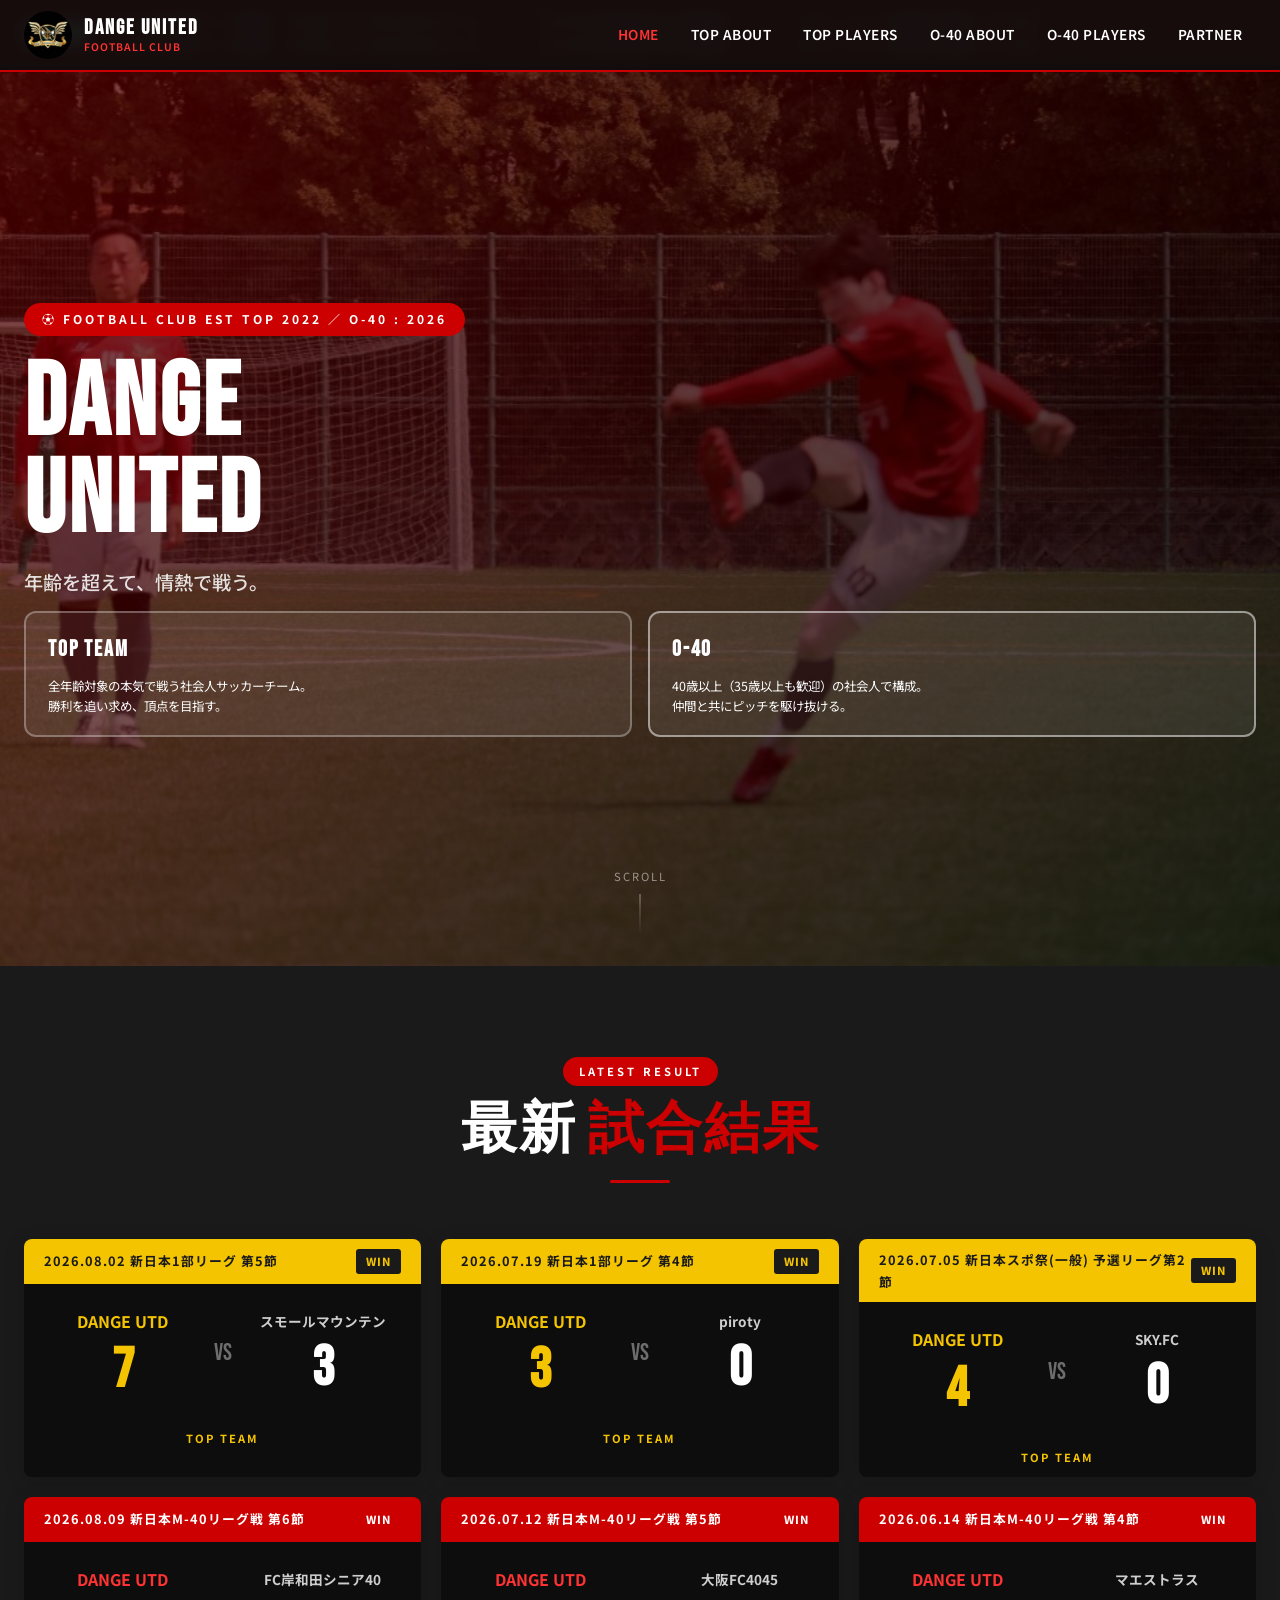
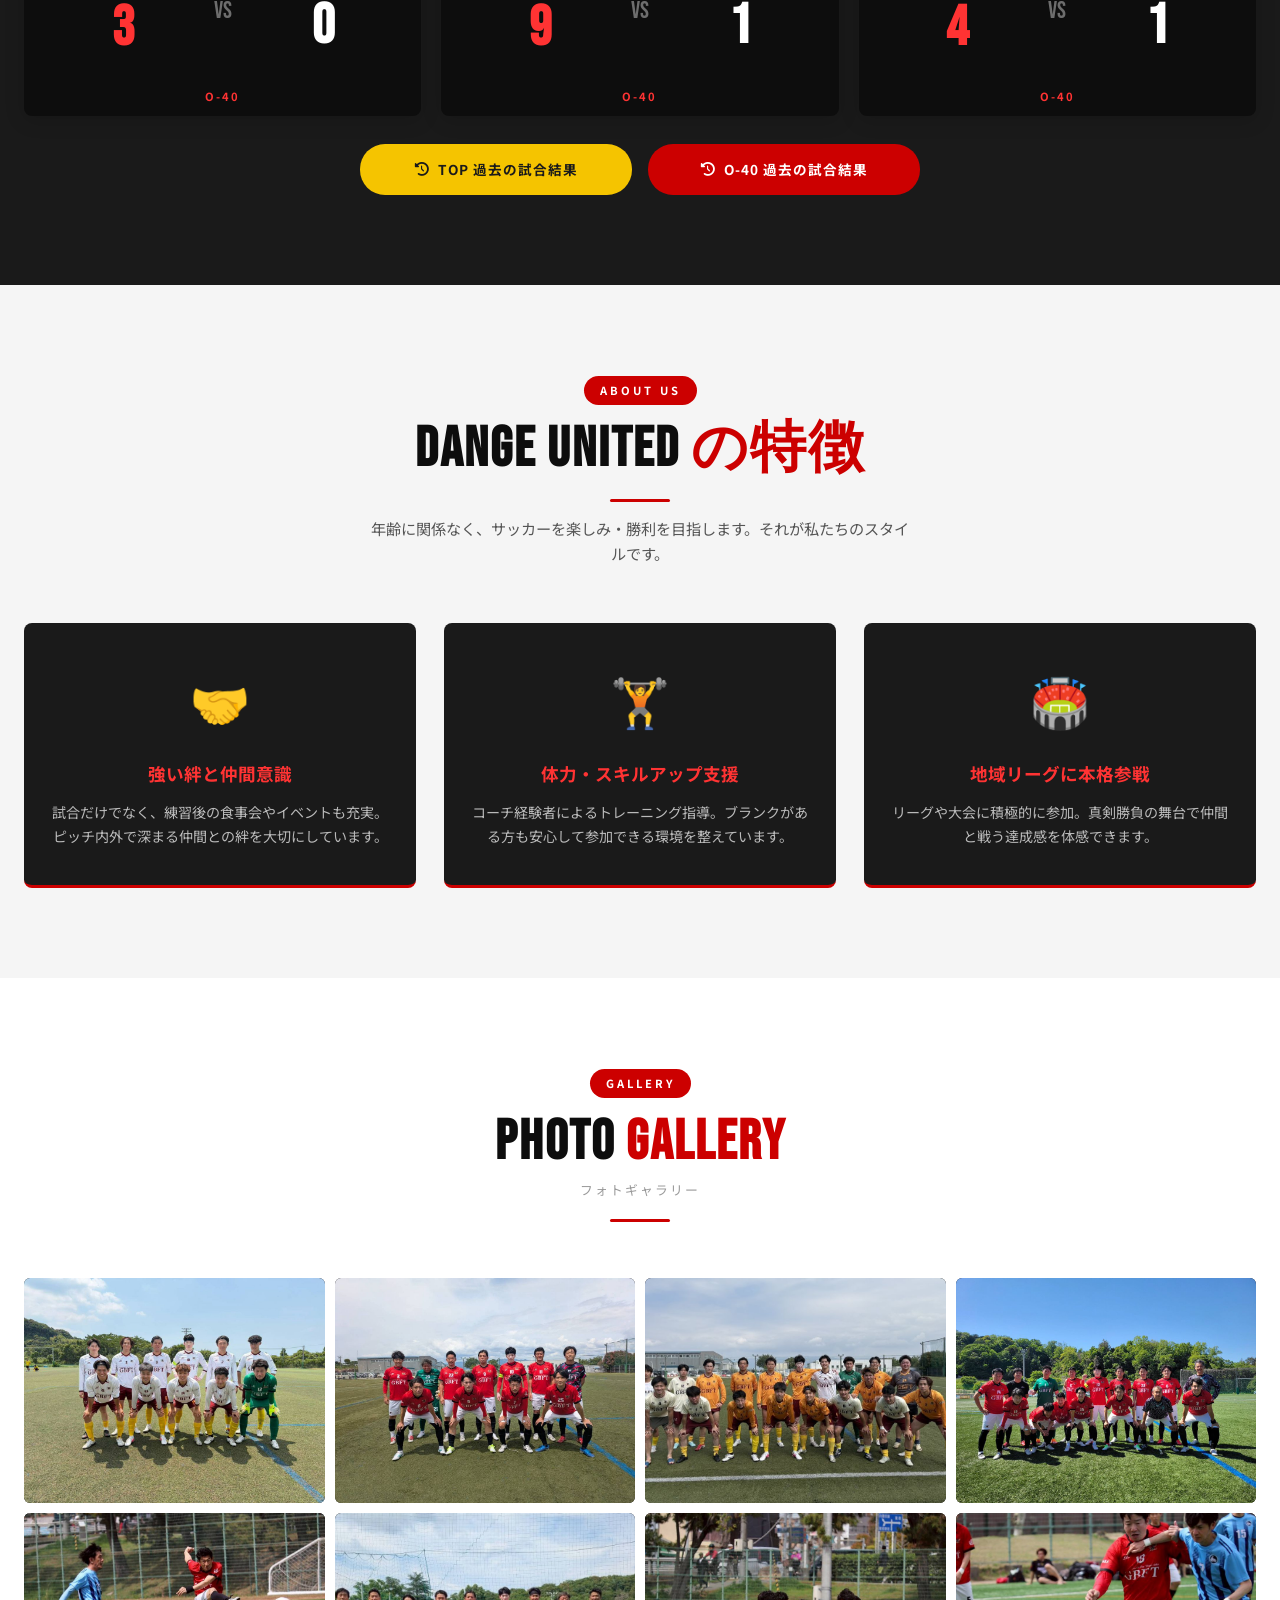
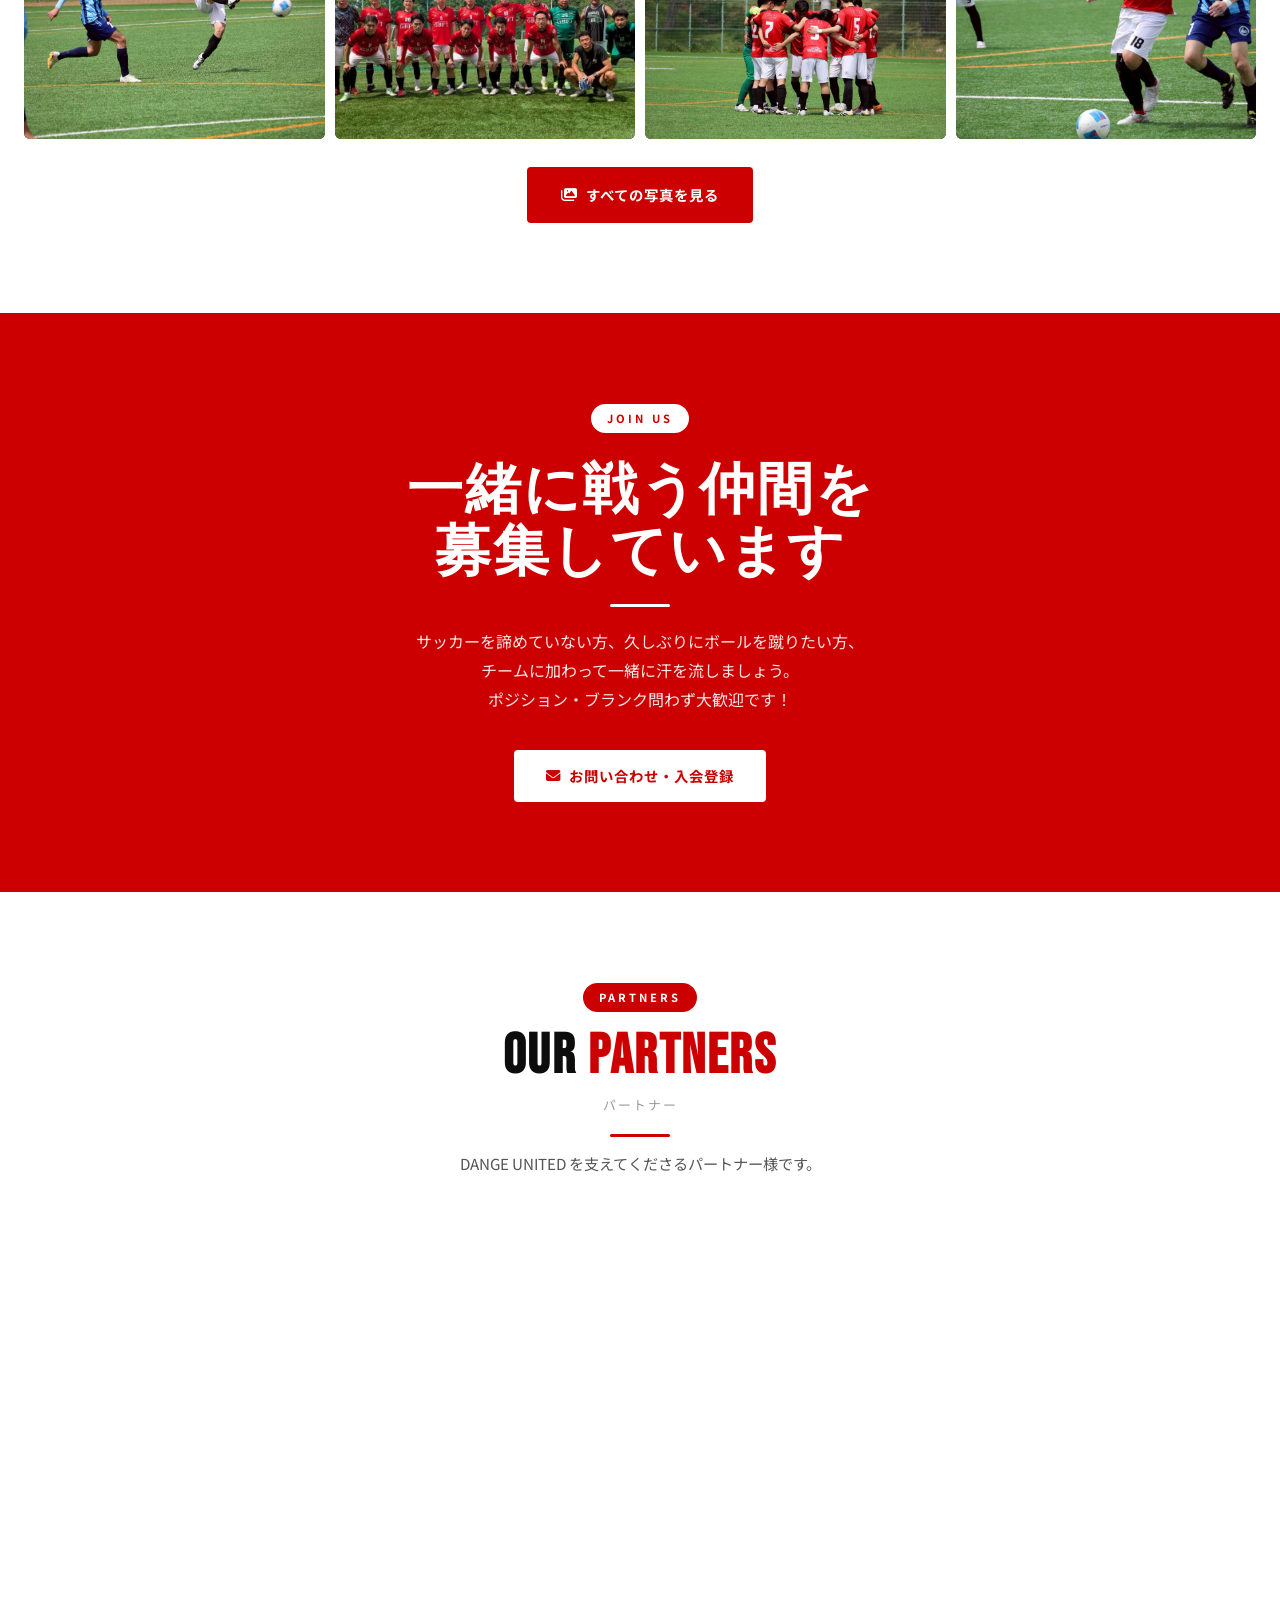
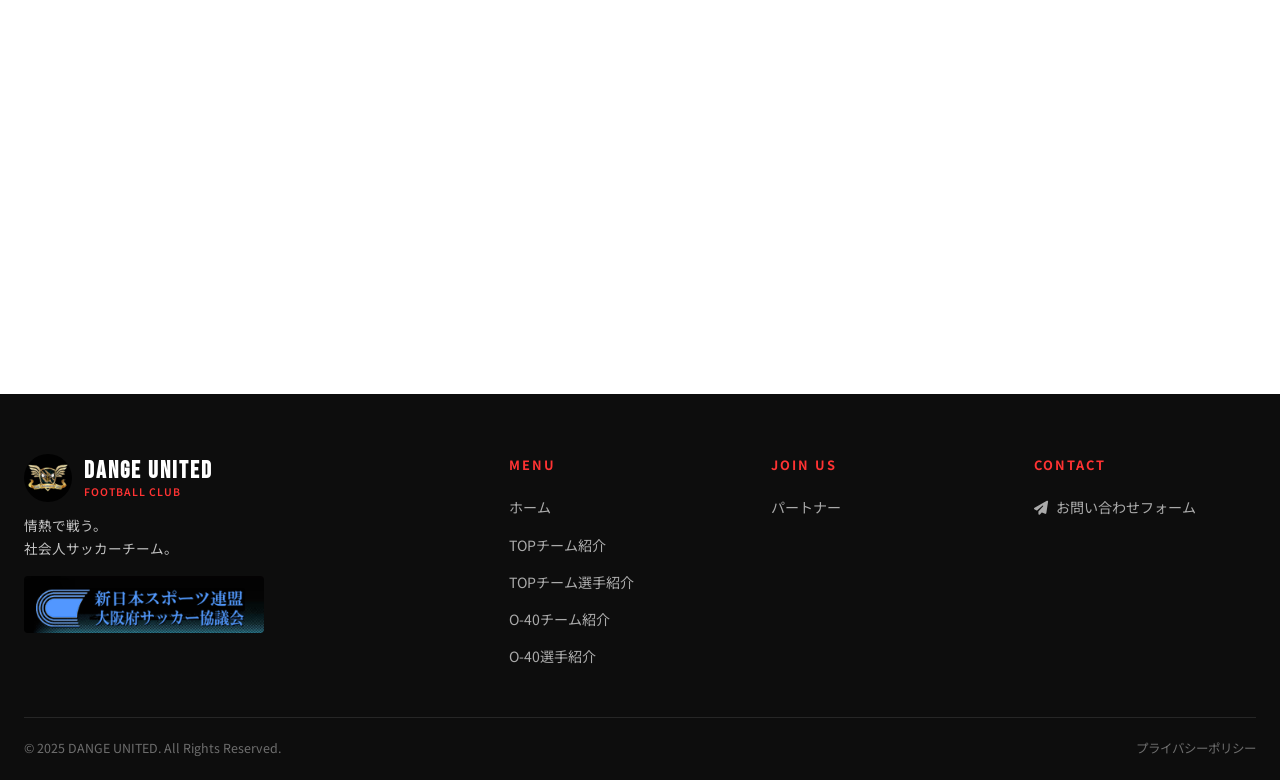
==== commit 86ff15c0: "Add files via upload" ====
--- a/index.html
+++ b/index.html
@@ -117,6 +117,25 @@
       <!-- TOPチーム 試合1（最新） -->
       <div class="match-result-card top-team">
         <div class="match-result-header">
+          <span>2026.08.02 新日本1部リーグ 第5節</span>
+          <span class="result-badge W">WIN</span>
+        </div>
+        <div class="match-result-body">
+          <div class="match-team">
+            <div class="match-team-name us">DANGE UTD</div>
+            <div class="match-score us">7</div>
+          </div>
+          <div class="match-vs">VS</div>
+          <div class="match-team">
+            <div class="match-team-name">スモールマウンテン</div>
+            <div class="match-score">3</div>
+          </div>
+        </div>
+        <div style="text-align:center; padding:6px 0 10px; font-size:0.7rem; font-weight:700; letter-spacing:2px; color:#F5C400;">TOP TEAM</div>
+      </div>
+      <!-- TOPチーム 試合2 -->
+      <div class="match-result-card top-team">
+        <div class="match-result-header">
           <span>2026.07.19 新日本1部リーグ 第4節</span>
           <span class="result-badge W">WIN</span>
         </div>
@@ -133,7 +152,7 @@
         </div>
         <div style="text-align:center; padding:6px 0 10px; font-size:0.7rem; font-weight:700; letter-spacing:2px; color:#F5C400;">TOP TEAM</div>
       </div>
-      <!-- TOPチーム 試合2 -->
+      <!-- TOPチーム 試合3 -->
       <div class="match-result-card top-team">
         <div class="match-result-header">
           <span>2026.07.05 新日本スポ祭(一般) 予選リーグ第2節</span>
@@ -152,28 +171,28 @@
         </div>
         <div style="text-align:center; padding:6px 0 10px; font-size:0.7rem; font-weight:700; letter-spacing:2px; color:#F5C400;">TOP TEAM</div>
       </div>
-      <!-- TOPチーム 試合3 -->
-      <div class="match-result-card top-team">
-        <div class="match-result-header">
-          <span>2026.06.21 新日本1部リーグ 第3節</span>
-          <span class="result-badge W">WIN</span>
-        </div>
-        <div class="match-result-body">
-          <div class="match-team">
-            <div class="match-team-name us">DANGE UTD</div>
-            <div class="match-score us">7</div>
-          </div>
-          <div class="match-vs">VS</div>
-          <div class="match-team">
-            <div class="match-team-name">WKK</div>
-            <div class="match-score">0</div>
-          </div>
-        </div>
-        <div style="text-align:center; padding:6px 0 10px; font-size:0.7rem; font-weight:700; letter-spacing:2px; color:#F5C400;">TOP TEAM</div>
-      </div>
       <!-- O-40 試合1（最新） -->
       <div class="match-result-card">
         <div class="match-result-header">
+          <span>2026.08.09 新日本M-40リーグ戦 第6節</span>
+          <span class="result-badge W">WIN</span>
+        </div>
+        <div class="match-result-body">
+          <div class="match-team">
+            <div class="match-team-name us">DANGE UTD</div>
+            <div class="match-score us">3</div>
+          </div>
+          <div class="match-vs">VS</div>
+          <div class="match-team">
+            <div class="match-team-name">FC岸和田シニア40</div>
+            <div class="match-score">0</div>
+          </div>
+        </div>
+        <div style="text-align:center; padding:6px 0 10px; font-size:0.7rem; font-weight:700; letter-spacing:2px; color:var(--red-light);">O-40</div>
+      </div>
+      <!-- O-40 試合2 -->
+      <div class="match-result-card">
+        <div class="match-result-header">
           <span>2026.07.12 新日本M-40リーグ戦 第5節</span>
           <span class="result-badge W">WIN</span>
         </div>
@@ -190,39 +209,20 @@
         </div>
         <div style="text-align:center; padding:6px 0 10px; font-size:0.7rem; font-weight:700; letter-spacing:2px; color:var(--red-light);">O-40</div>
       </div>
-      <!-- O-40 試合2 -->
-      <div class="match-result-card">
-        <div class="match-result-header">
-          <span>2026.06.14 新日本M-40リーグ戦 第4節</span>
-          <span class="result-badge W">WIN</span>
-        </div>
-        <div class="match-result-body">
-          <div class="match-team">
-            <div class="match-team-name us">DANGE UTD</div>
-            <div class="match-score us">4</div>
-          </div>
-          <div class="match-vs">VS</div>
-          <div class="match-team">
-            <div class="match-team-name">マエストラス</div>
-            <div class="match-score">1</div>
-          </div>
-        </div>
-        <div style="text-align:center; padding:6px 0 10px; font-size:0.7rem; font-weight:700; letter-spacing:2px; color:var(--red-light);">O-40</div>
-      </div>
       <!-- O-40 試合3 -->
       <div class="match-result-card">
         <div class="match-result-header">
-          <span>2026.05.10 新日本M-40リーグ戦 第3節</span>
-          <span class="result-badge D">DRAW</span>
-        </div>
-        <div class="match-result-body">
-          <div class="match-team">
-            <div class="match-team-name us">DANGE UTD</div>
-            <div class="match-score us">1</div>
-          </div>
-          <div class="match-vs">VS</div>
-          <div class="match-team">
-            <div class="match-team-name">FCモナキング40</div>
+          <span>2026.06.14 新日本M-40リーグ戦 第4節</span>
+          <span class="result-badge W">WIN</span>
+        </div>
+        <div class="match-result-body">
+          <div class="match-team">
+            <div class="match-team-name us">DANGE UTD</div>
+            <div class="match-score us">4</div>
+          </div>
+          <div class="match-vs">VS</div>
+          <div class="match-team">
+            <div class="match-team-name">マエストラス</div>
             <div class="match-score">1</div>
           </div>
         </div>
@@ -287,10 +287,10 @@
 
     <div class="home-photo-grid fade-in">
       <div style="overflow:hidden; border-radius:6px; aspect-ratio:4/3; background:#111;">
-        <img src="images/photo-new2.jpg" alt="チーム集合写真 2026" style="width:100%; height:100%; object-fit:contain;">
-      </div>
-      <div style="overflow:hidden; border-radius:6px; aspect-ratio:4/3; background:#111;">
-        <img src="images/photo-new4.jpg" alt="チーム集合写真 2026" style="width:100%; height:100%; object-fit:contain;">
+        <img src="images/photo-new7.jpg" alt="チーム集合写真 2026" style="width:100%; height:100%; object-fit:cover; object-position:center center;">
+      </div>
+      <div style="overflow:hidden; border-radius:6px; aspect-ratio:4/3; background:#111;">
+        <img src="images/photo-new8.jpg" alt="チーム集合写真 2026" style="width:100%; height:100%; object-fit:cover; object-position:center center;">
       </div>
       <div style="overflow:hidden; border-radius:6px; aspect-ratio:4/3; background:#111;">
         <img src="images/photo-new6.jpg" alt="チーム集合写真 2026" style="width:100%; height:100%; object-fit:cover; object-position:center center;">
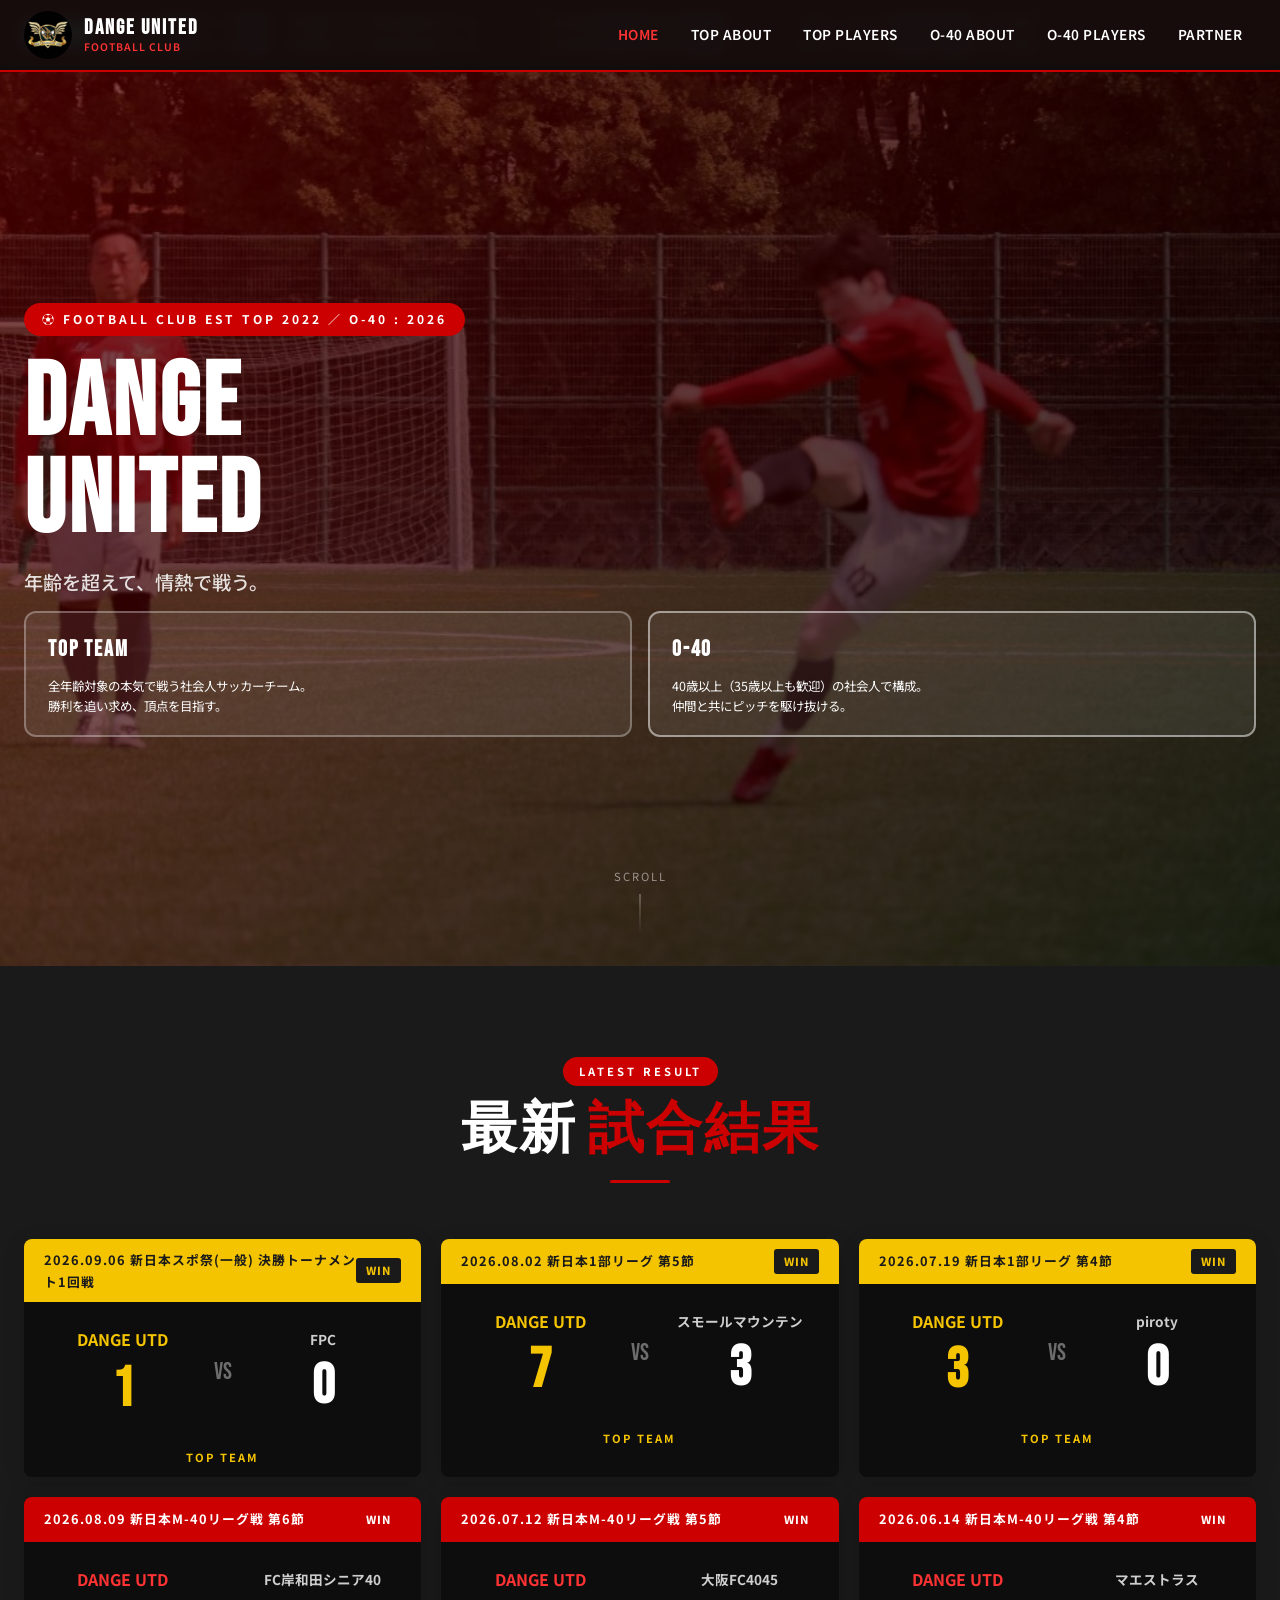
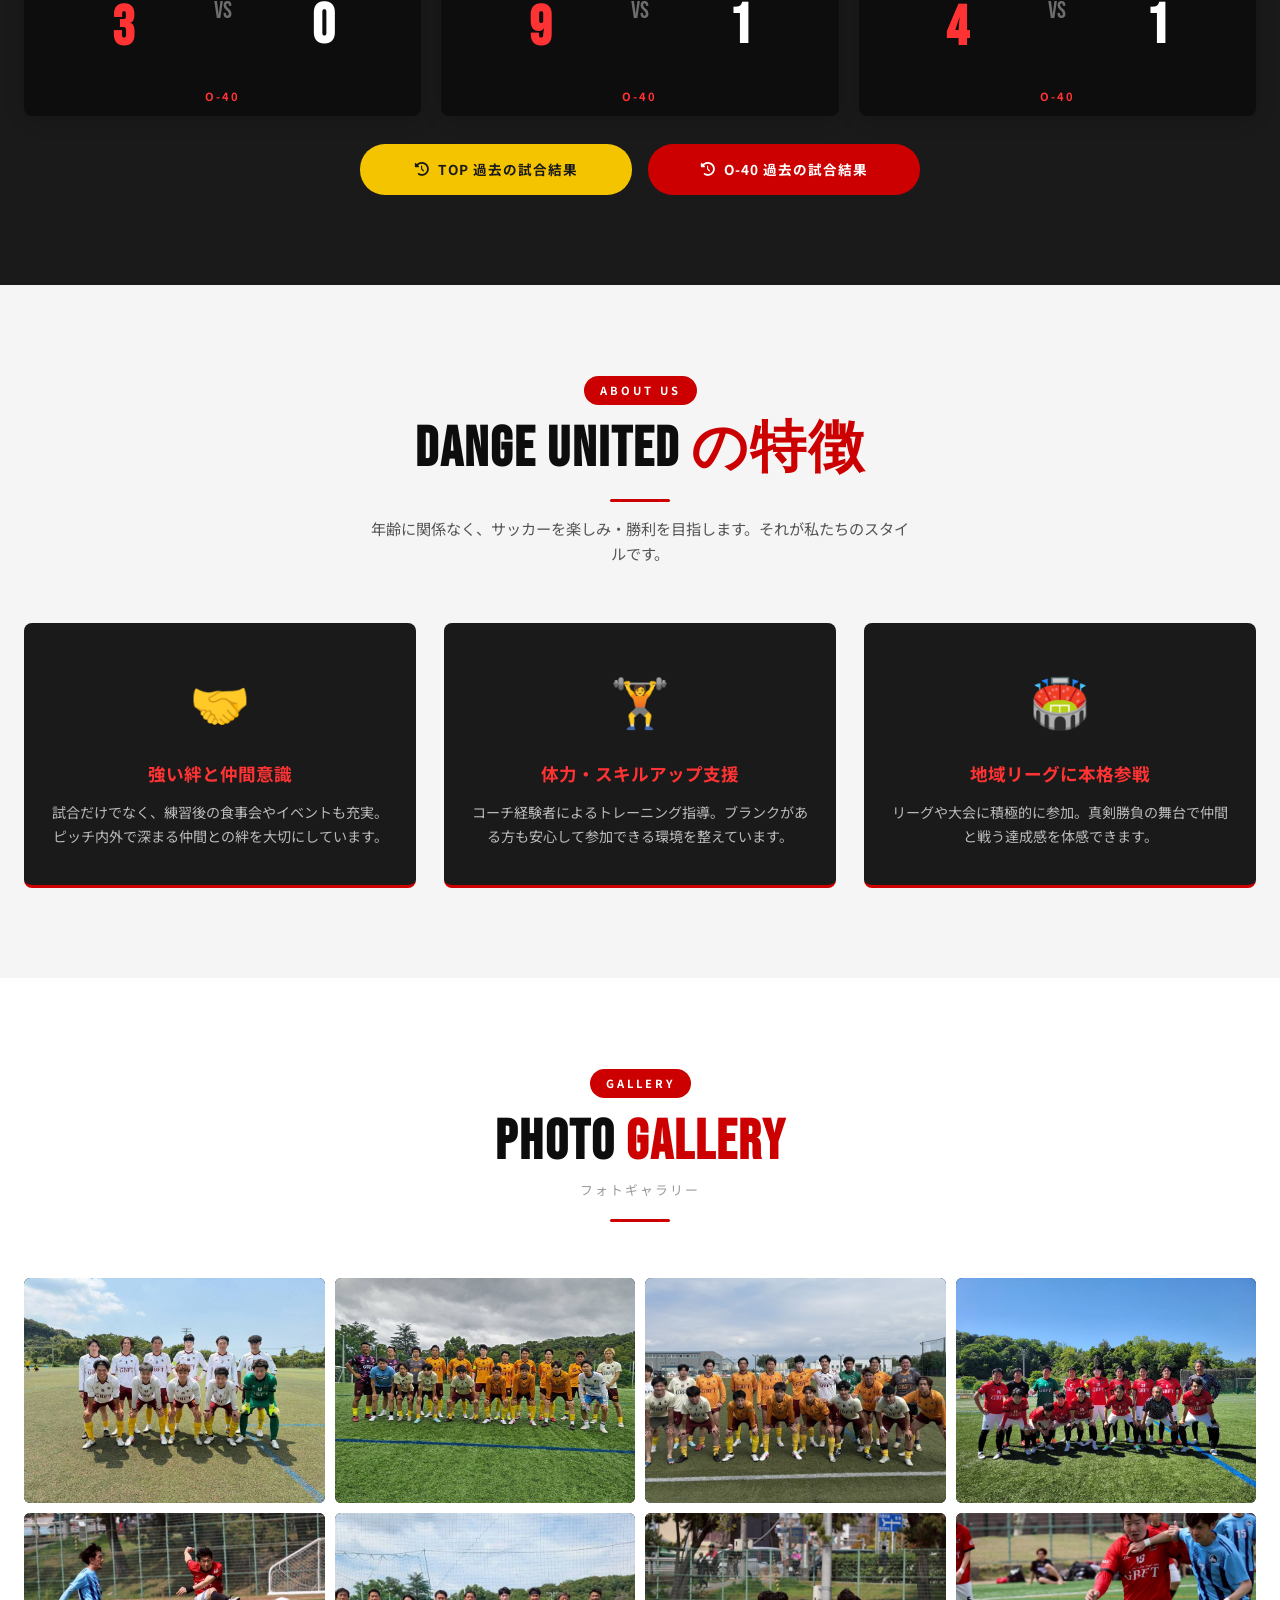
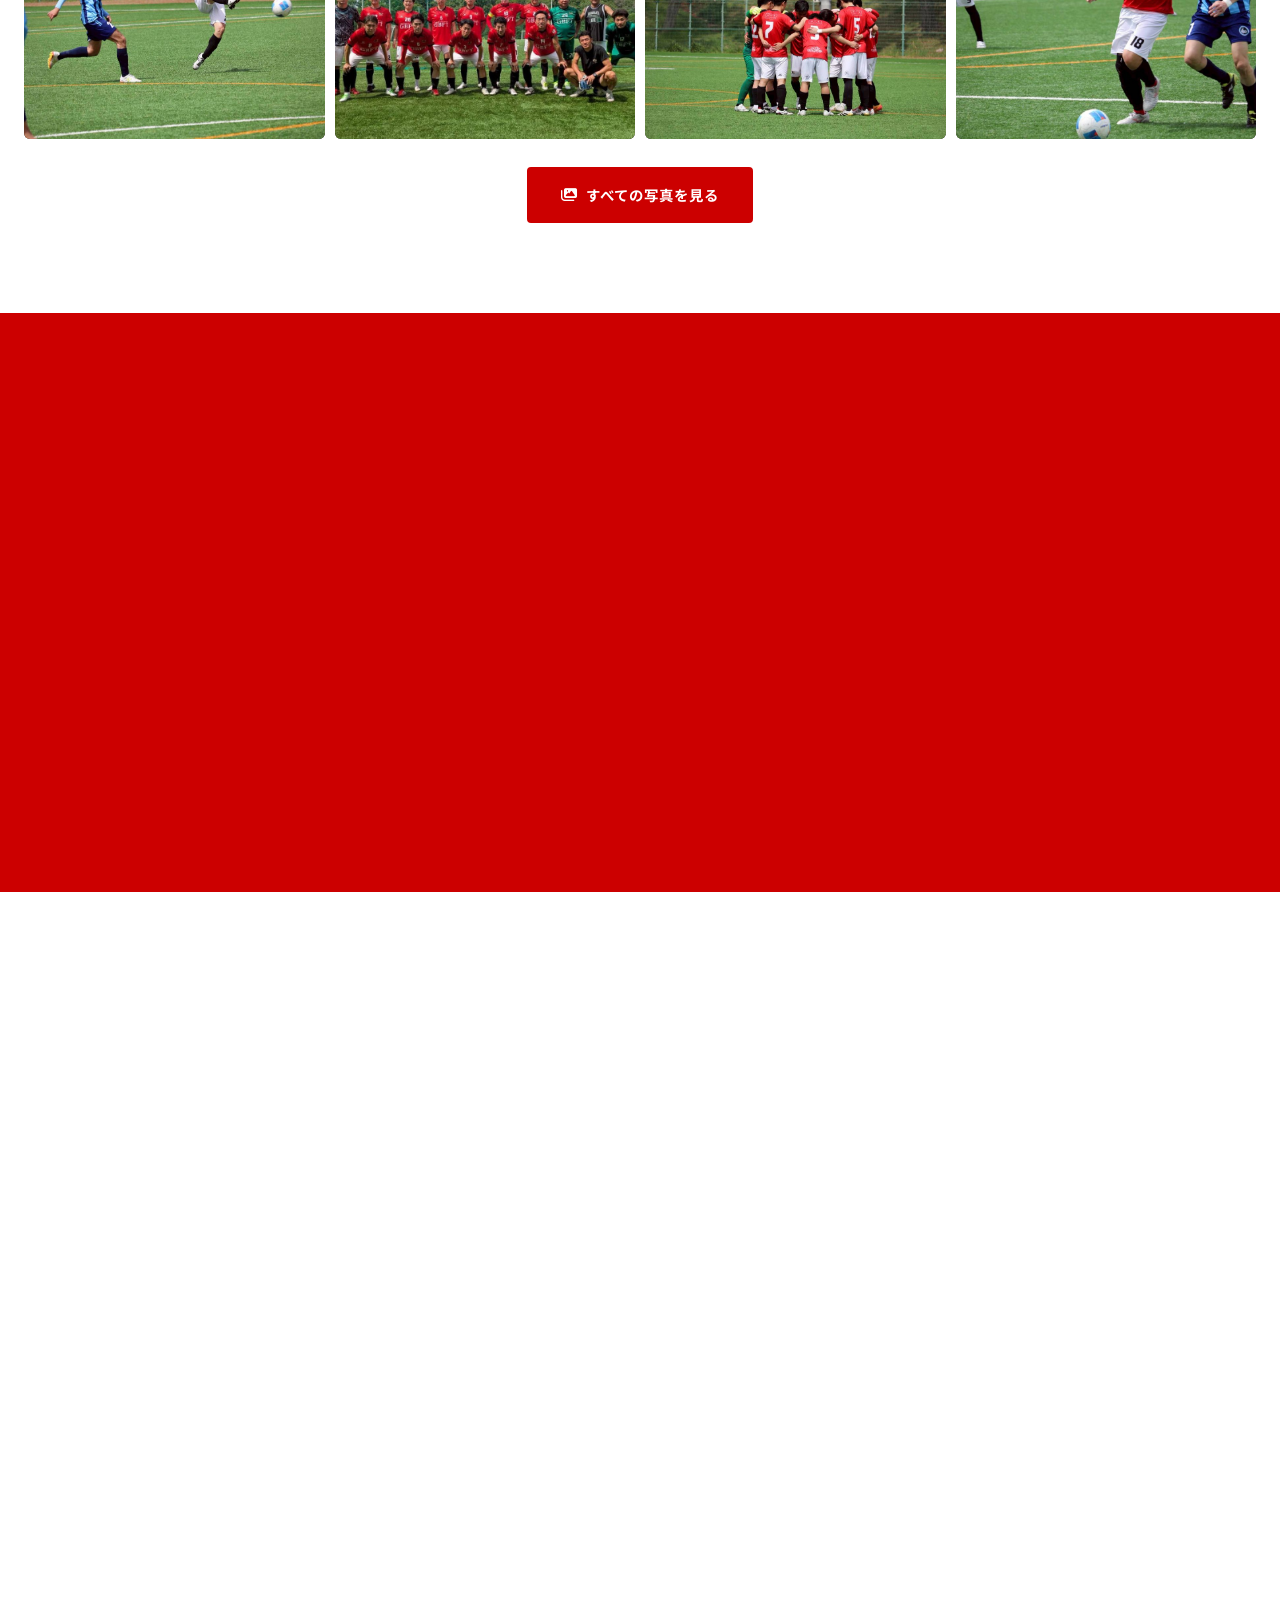
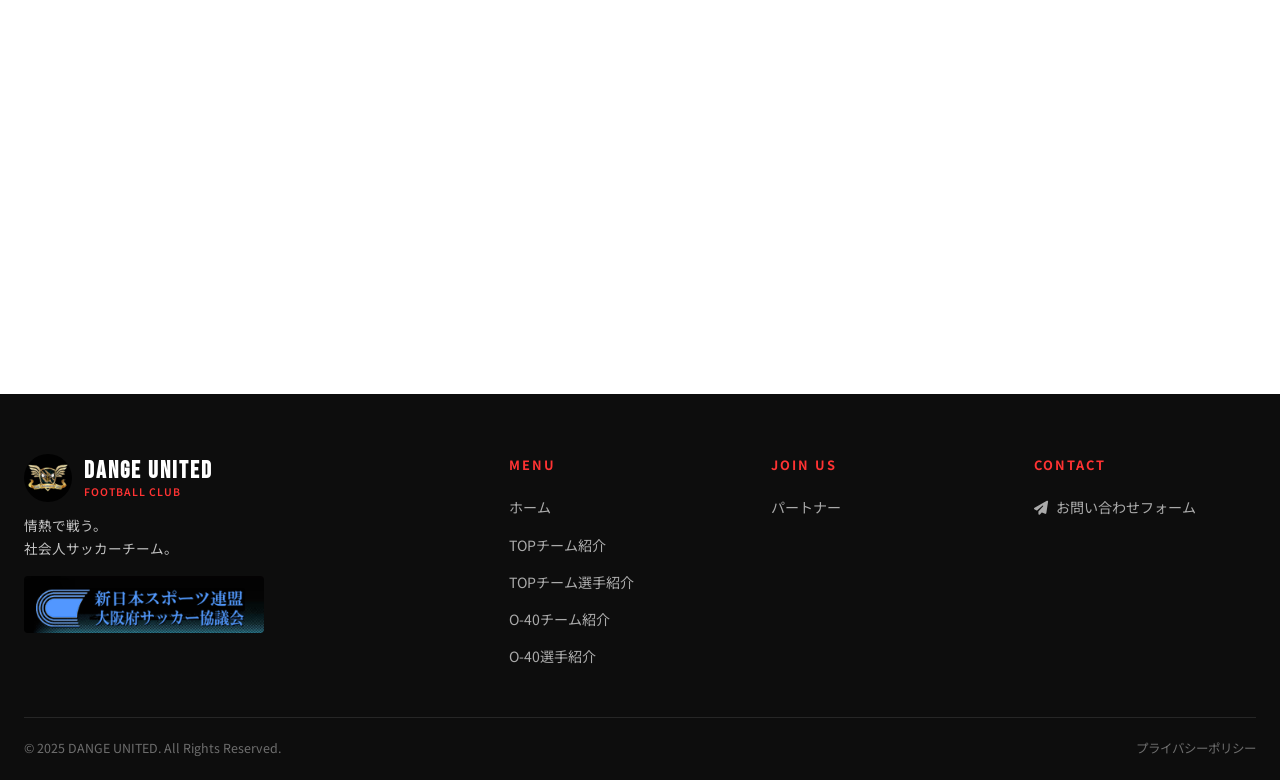
==== commit 17639d87: "Add files via upload" ====
--- a/index.html
+++ b/index.html
@@ -117,6 +117,25 @@
       <!-- TOPチーム 試合1（最新） -->
       <div class="match-result-card top-team">
         <div class="match-result-header">
+          <span>2026.09.06 新日本スポ祭(一般) 決勝トーナメント1回戦</span>
+          <span class="result-badge W">WIN</span>
+        </div>
+        <div class="match-result-body">
+          <div class="match-team">
+            <div class="match-team-name us">DANGE UTD</div>
+            <div class="match-score us">1</div>
+          </div>
+          <div class="match-vs">VS</div>
+          <div class="match-team">
+            <div class="match-team-name">FPC</div>
+            <div class="match-score">0</div>
+          </div>
+        </div>
+        <div style="text-align:center; padding:6px 0 10px; font-size:0.7rem; font-weight:700; letter-spacing:2px; color:#F5C400;">TOP TEAM</div>
+      </div>
+      <!-- TOPチーム 試合2 -->
+      <div class="match-result-card top-team">
+        <div class="match-result-header">
           <span>2026.08.02 新日本1部リーグ 第5節</span>
           <span class="result-badge W">WIN</span>
         </div>
@@ -133,39 +152,20 @@
         </div>
         <div style="text-align:center; padding:6px 0 10px; font-size:0.7rem; font-weight:700; letter-spacing:2px; color:#F5C400;">TOP TEAM</div>
       </div>
-      <!-- TOPチーム 試合2 -->
-      <div class="match-result-card top-team">
-        <div class="match-result-header">
-          <span>2026.07.19 新日本1部リーグ 第4節</span>
-          <span class="result-badge W">WIN</span>
-        </div>
-        <div class="match-result-body">
-          <div class="match-team">
-            <div class="match-team-name us">DANGE UTD</div>
-            <div class="match-score us">3</div>
-          </div>
-          <div class="match-vs">VS</div>
-          <div class="match-team">
-            <div class="match-team-name">piroty</div>
-            <div class="match-score">0</div>
-          </div>
-        </div>
-        <div style="text-align:center; padding:6px 0 10px; font-size:0.7rem; font-weight:700; letter-spacing:2px; color:#F5C400;">TOP TEAM</div>
-      </div>
       <!-- TOPチーム 試合3 -->
       <div class="match-result-card top-team">
         <div class="match-result-header">
-          <span>2026.07.05 新日本スポ祭(一般) 予選リーグ第2節</span>
-          <span class="result-badge W">WIN</span>
-        </div>
-        <div class="match-result-body">
-          <div class="match-team">
-            <div class="match-team-name us">DANGE UTD</div>
-            <div class="match-score us">4</div>
-          </div>
-          <div class="match-vs">VS</div>
-          <div class="match-team">
-            <div class="match-team-name">SKY.FC</div>
+          <span>2026.07.19 新日本1部リーグ 第4節</span>
+          <span class="result-badge W">WIN</span>
+        </div>
+        <div class="match-result-body">
+          <div class="match-team">
+            <div class="match-team-name us">DANGE UTD</div>
+            <div class="match-score us">3</div>
+          </div>
+          <div class="match-vs">VS</div>
+          <div class="match-team">
+            <div class="match-team-name">piroty</div>
             <div class="match-score">0</div>
           </div>
         </div>
@@ -290,7 +290,7 @@
         <img src="images/photo-new7.jpg" alt="チーム集合写真 2026" style="width:100%; height:100%; object-fit:cover; object-position:center center;">
       </div>
       <div style="overflow:hidden; border-radius:6px; aspect-ratio:4/3; background:#111;">
-        <img src="images/photo-new8.jpg" alt="チーム集合写真 2026" style="width:100%; height:100%; object-fit:cover; object-position:center center;">
+        <img src="images/photo-new9.jpg" alt="チーム集合写真 2026" style="width:100%; height:100%; object-fit:cover; object-position:center center;">
       </div>
       <div style="overflow:hidden; border-radius:6px; aspect-ratio:4/3; background:#111;">
         <img src="images/photo-new6.jpg" alt="チーム集合写真 2026" style="width:100%; height:100%; object-fit:cover; object-position:center center;">
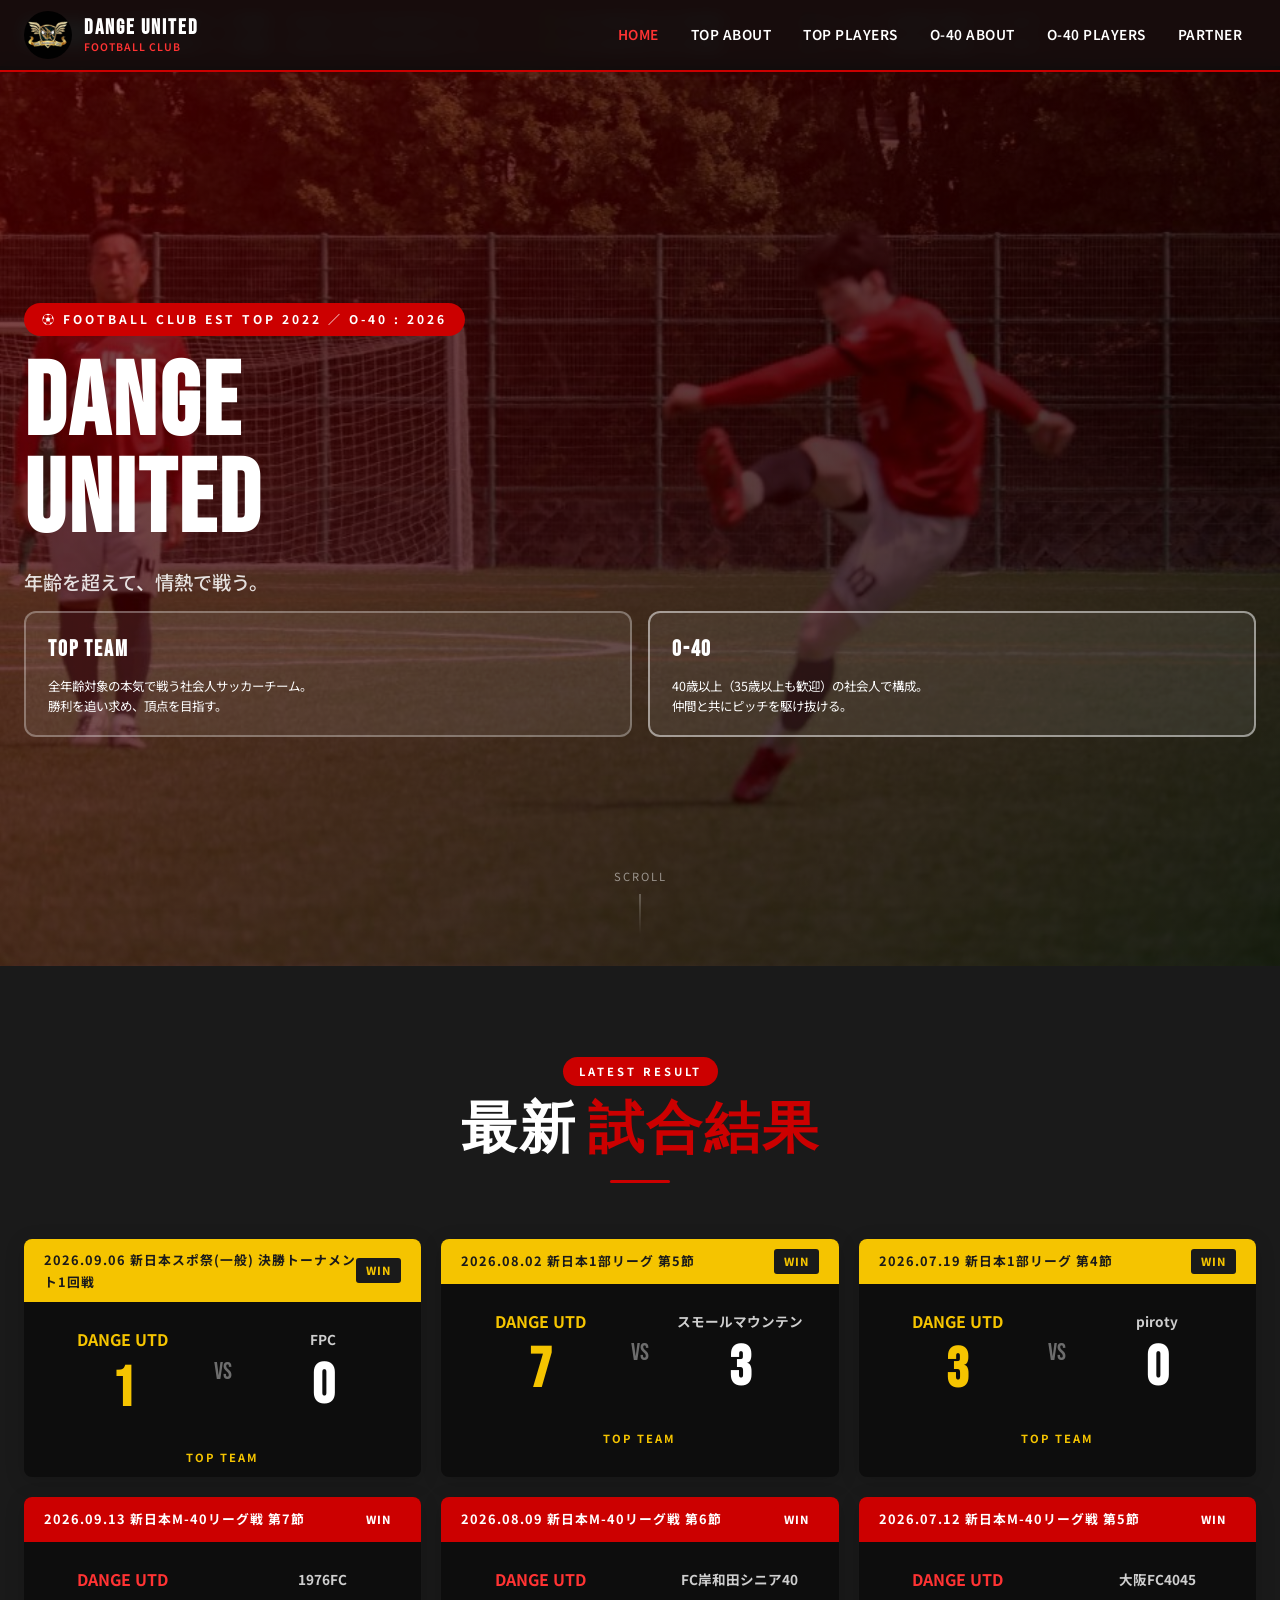
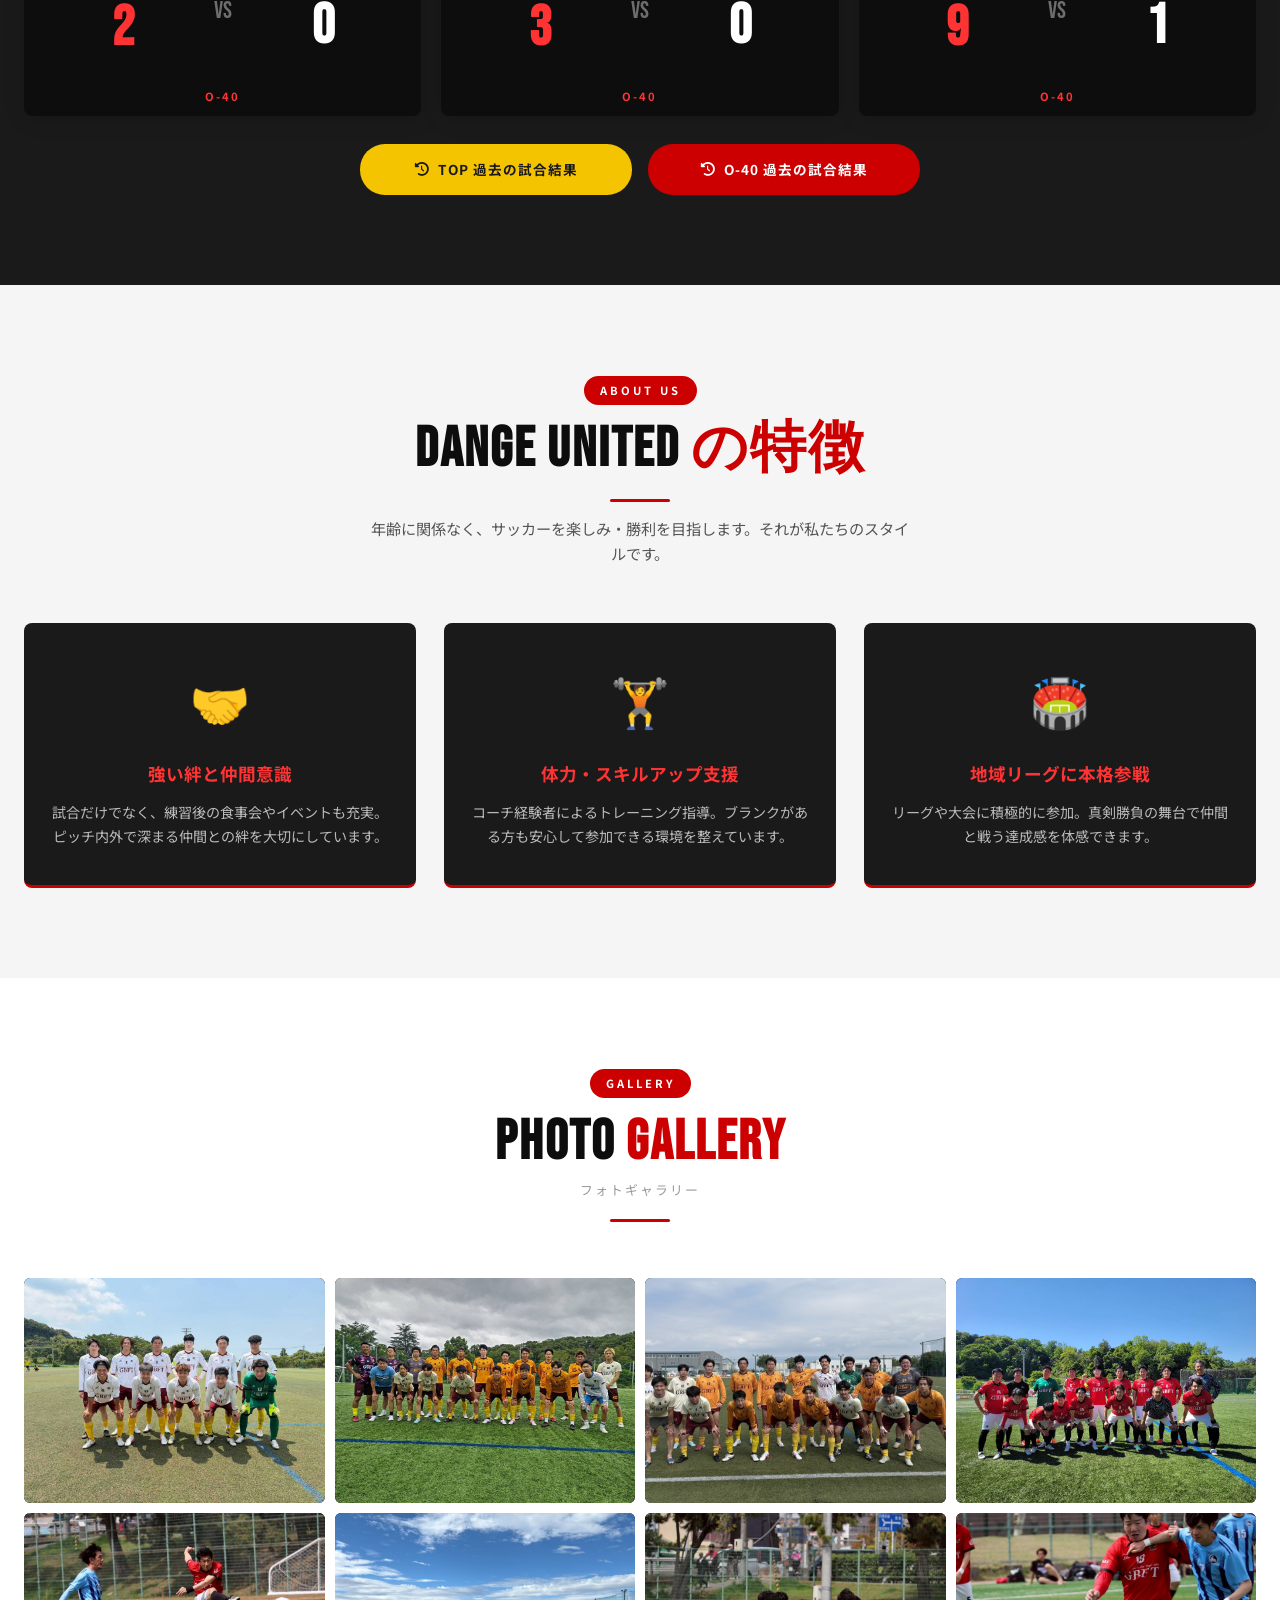
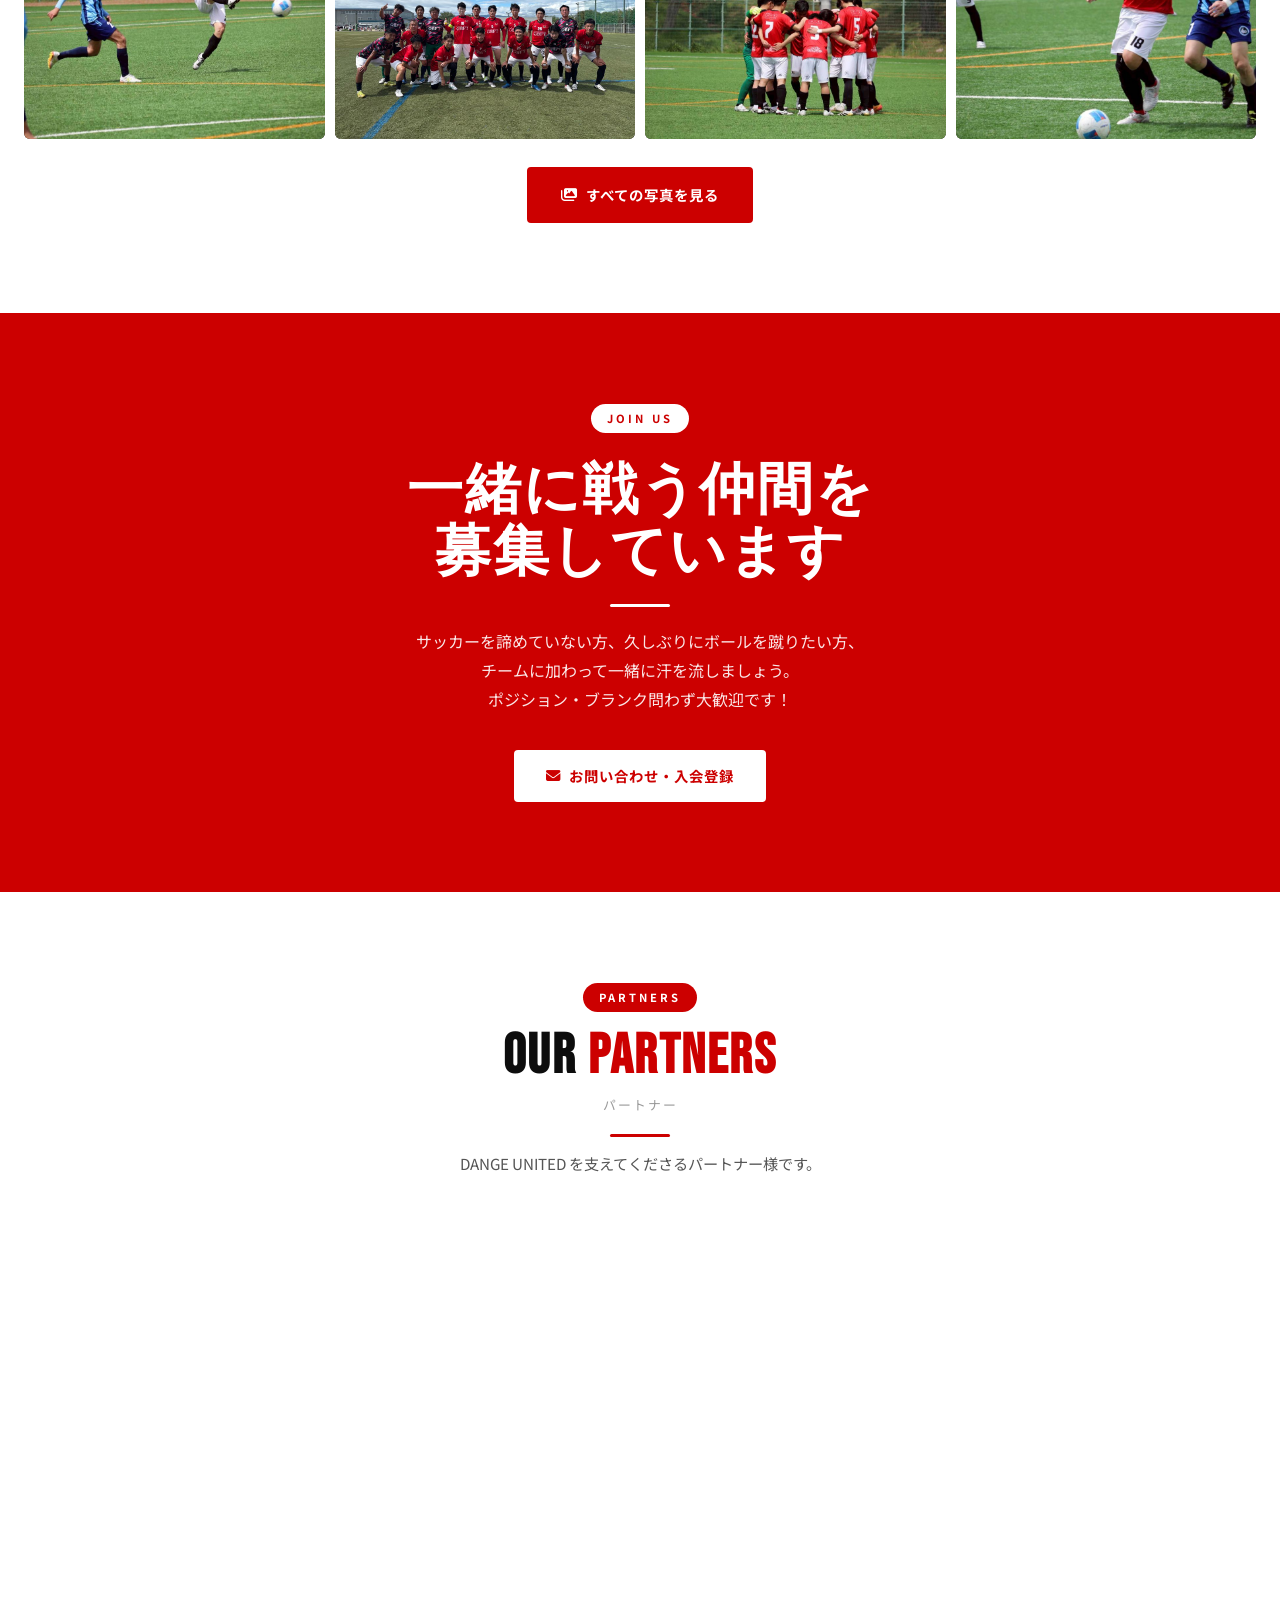
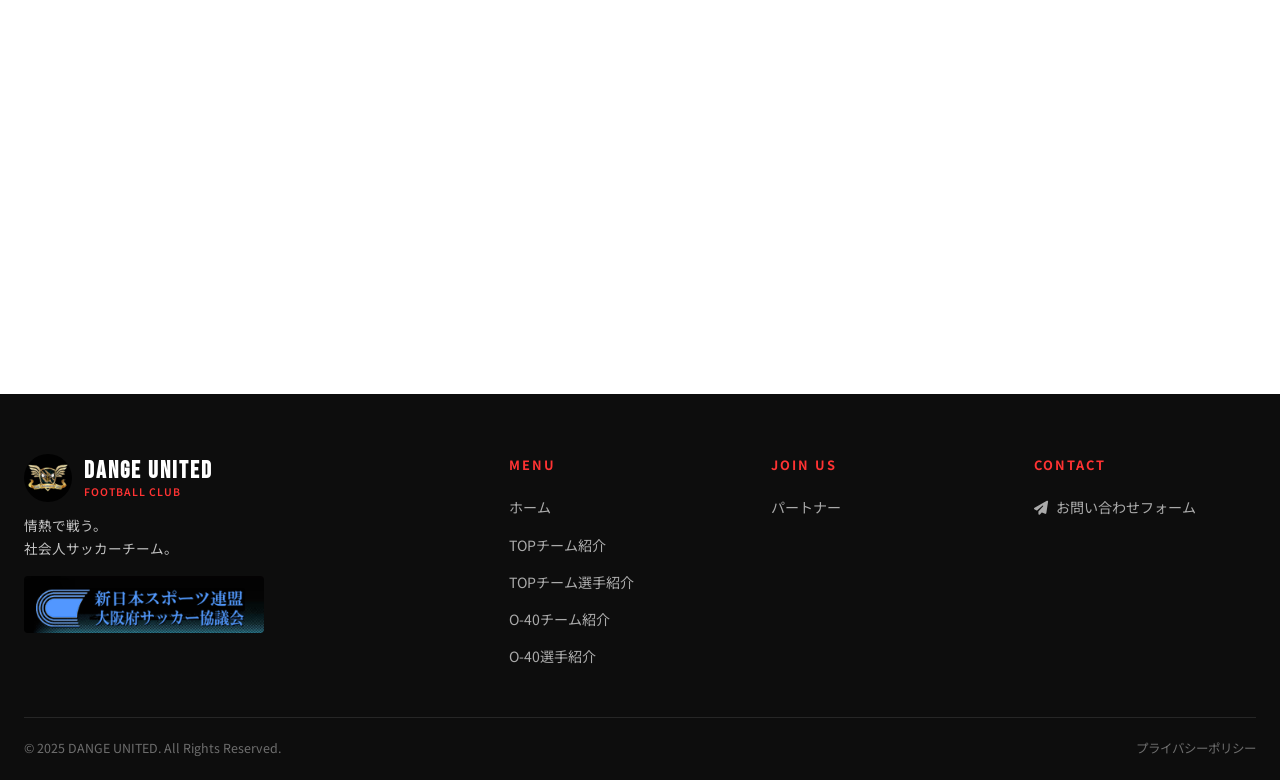
==== commit ed385d0d: "Add files via upload" ====
--- a/index.html
+++ b/index.html
@@ -174,6 +174,25 @@
       <!-- O-40 試合1（最新） -->
       <div class="match-result-card">
         <div class="match-result-header">
+          <span>2026.09.13 新日本M-40リーグ戦 第7節</span>
+          <span class="result-badge W">WIN</span>
+        </div>
+        <div class="match-result-body">
+          <div class="match-team">
+            <div class="match-team-name us">DANGE UTD</div>
+            <div class="match-score us">2</div>
+          </div>
+          <div class="match-vs">VS</div>
+          <div class="match-team">
+            <div class="match-team-name">1976FC</div>
+            <div class="match-score">0</div>
+          </div>
+        </div>
+        <div style="text-align:center; padding:6px 0 10px; font-size:0.7rem; font-weight:700; letter-spacing:2px; color:var(--red-light);">O-40</div>
+      </div>
+      <!-- O-40 試合2 -->
+      <div class="match-result-card">
+        <div class="match-result-header">
           <span>2026.08.09 新日本M-40リーグ戦 第6節</span>
           <span class="result-badge W">WIN</span>
         </div>
@@ -190,39 +209,20 @@
         </div>
         <div style="text-align:center; padding:6px 0 10px; font-size:0.7rem; font-weight:700; letter-spacing:2px; color:var(--red-light);">O-40</div>
       </div>
-      <!-- O-40 試合2 -->
-      <div class="match-result-card">
-        <div class="match-result-header">
-          <span>2026.07.12 新日本M-40リーグ戦 第5節</span>
-          <span class="result-badge W">WIN</span>
-        </div>
-        <div class="match-result-body">
-          <div class="match-team">
-            <div class="match-team-name us">DANGE UTD</div>
-            <div class="match-score us">9</div>
-          </div>
-          <div class="match-vs">VS</div>
-          <div class="match-team">
-            <div class="match-team-name">大阪FC4045</div>
-            <div class="match-score">1</div>
-          </div>
-        </div>
-        <div style="text-align:center; padding:6px 0 10px; font-size:0.7rem; font-weight:700; letter-spacing:2px; color:var(--red-light);">O-40</div>
-      </div>
       <!-- O-40 試合3 -->
       <div class="match-result-card">
         <div class="match-result-header">
-          <span>2026.06.14 新日本M-40リーグ戦 第4節</span>
-          <span class="result-badge W">WIN</span>
-        </div>
-        <div class="match-result-body">
-          <div class="match-team">
-            <div class="match-team-name us">DANGE UTD</div>
-            <div class="match-score us">4</div>
-          </div>
-          <div class="match-vs">VS</div>
-          <div class="match-team">
-            <div class="match-team-name">マエストラス</div>
+          <span>2026.07.12 新日本M-40リーグ戦 第5節</span>
+          <span class="result-badge W">WIN</span>
+        </div>
+        <div class="match-result-body">
+          <div class="match-team">
+            <div class="match-team-name us">DANGE UTD</div>
+            <div class="match-score us">9</div>
+          </div>
+          <div class="match-vs">VS</div>
+          <div class="match-team">
+            <div class="match-team-name">大阪FC4045</div>
             <div class="match-score">1</div>
           </div>
         </div>
@@ -302,7 +302,7 @@
         <img src="images/photo7.jpg" alt="試合の様子" style="width:100%; height:100%; object-fit:cover; object-position:center center;">
       </div>
       <div style="overflow:hidden; border-radius:6px; aspect-ratio:4/3; background:#111;">
-        <img src="images/photo-new5.jpg" alt="O-40チーム集合写真 2026" style="width:100%; height:100%; object-fit:cover; object-position:center center;">
+        <img src="images/photo-new10.jpg" alt="O-40チーム集合写真 2026" style="width:100%; height:100%; object-fit:cover; object-position:center center;">
       </div>
       <div style="overflow:hidden; border-radius:6px; aspect-ratio:4/3; background:#111;">
         <img src="images/photo5.jpg" alt="チーム練習" style="width:100%; height:100%; object-fit:cover; object-position:center center;">
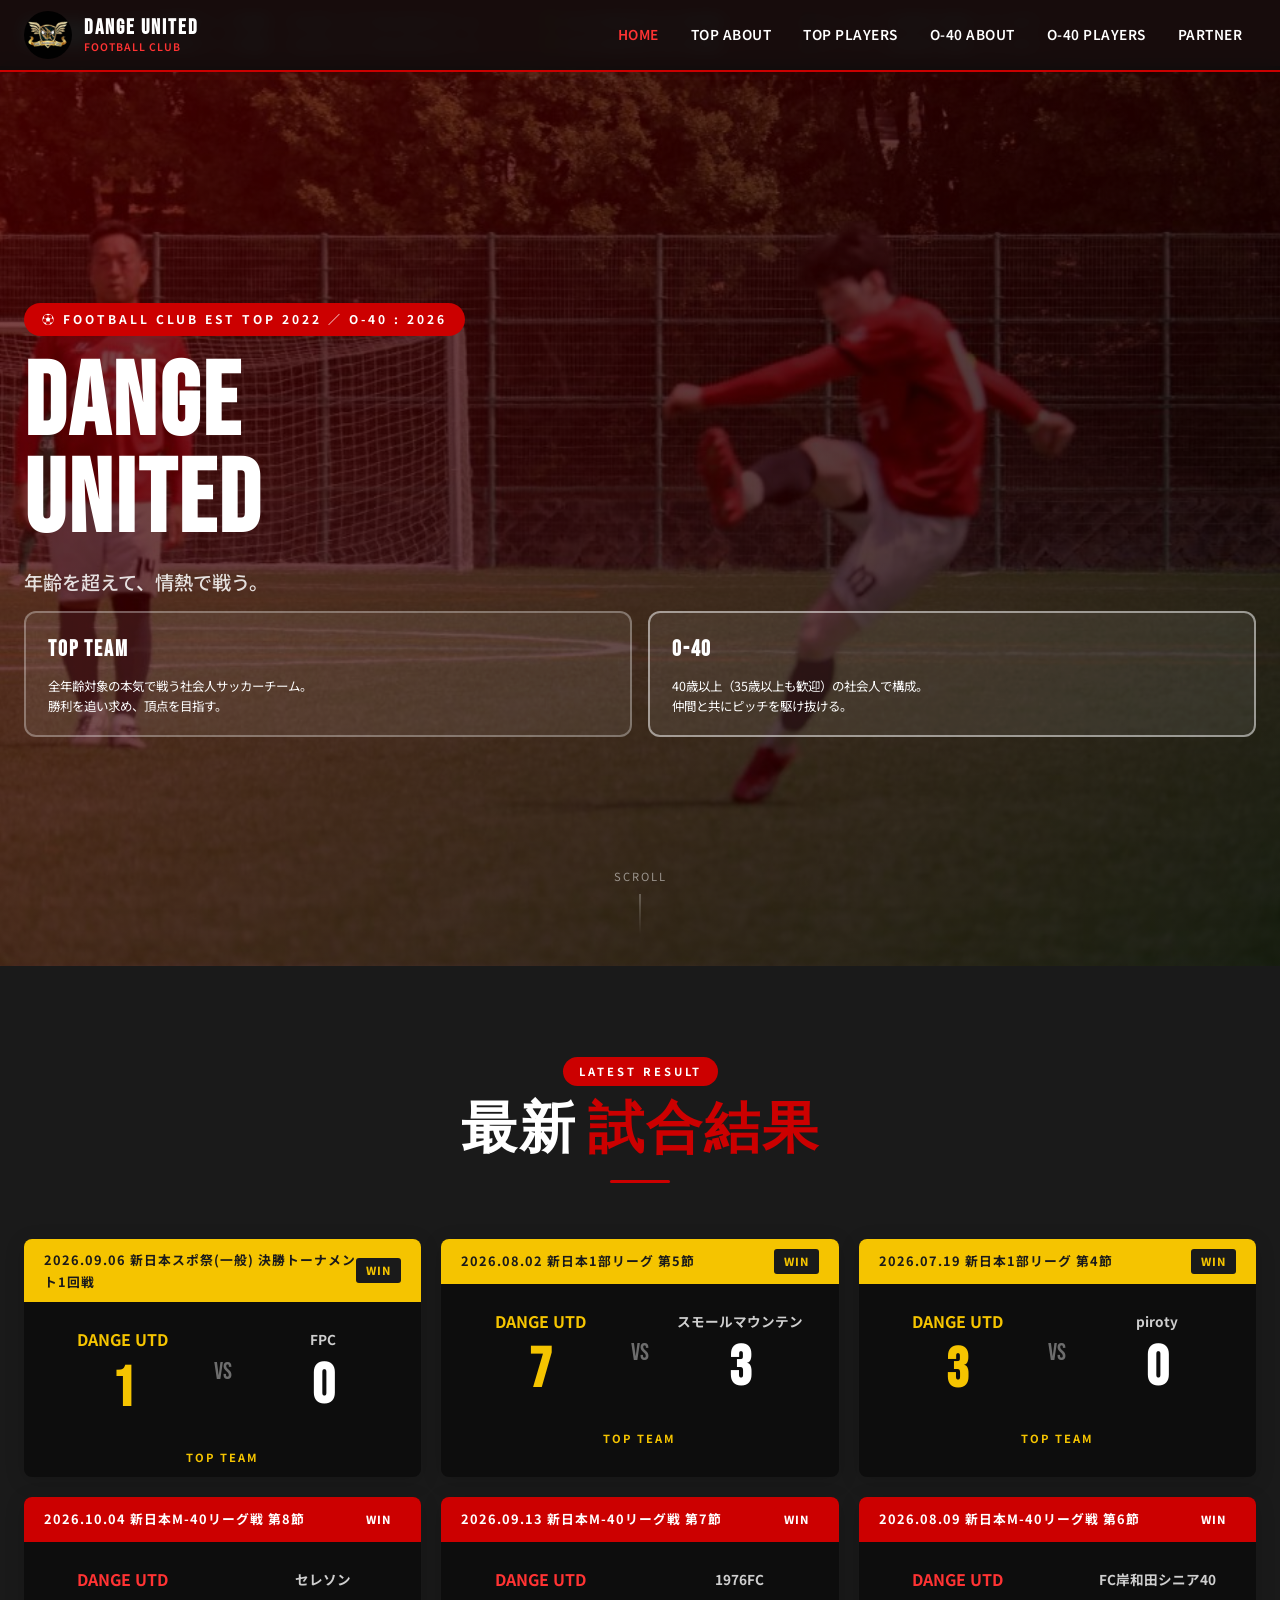
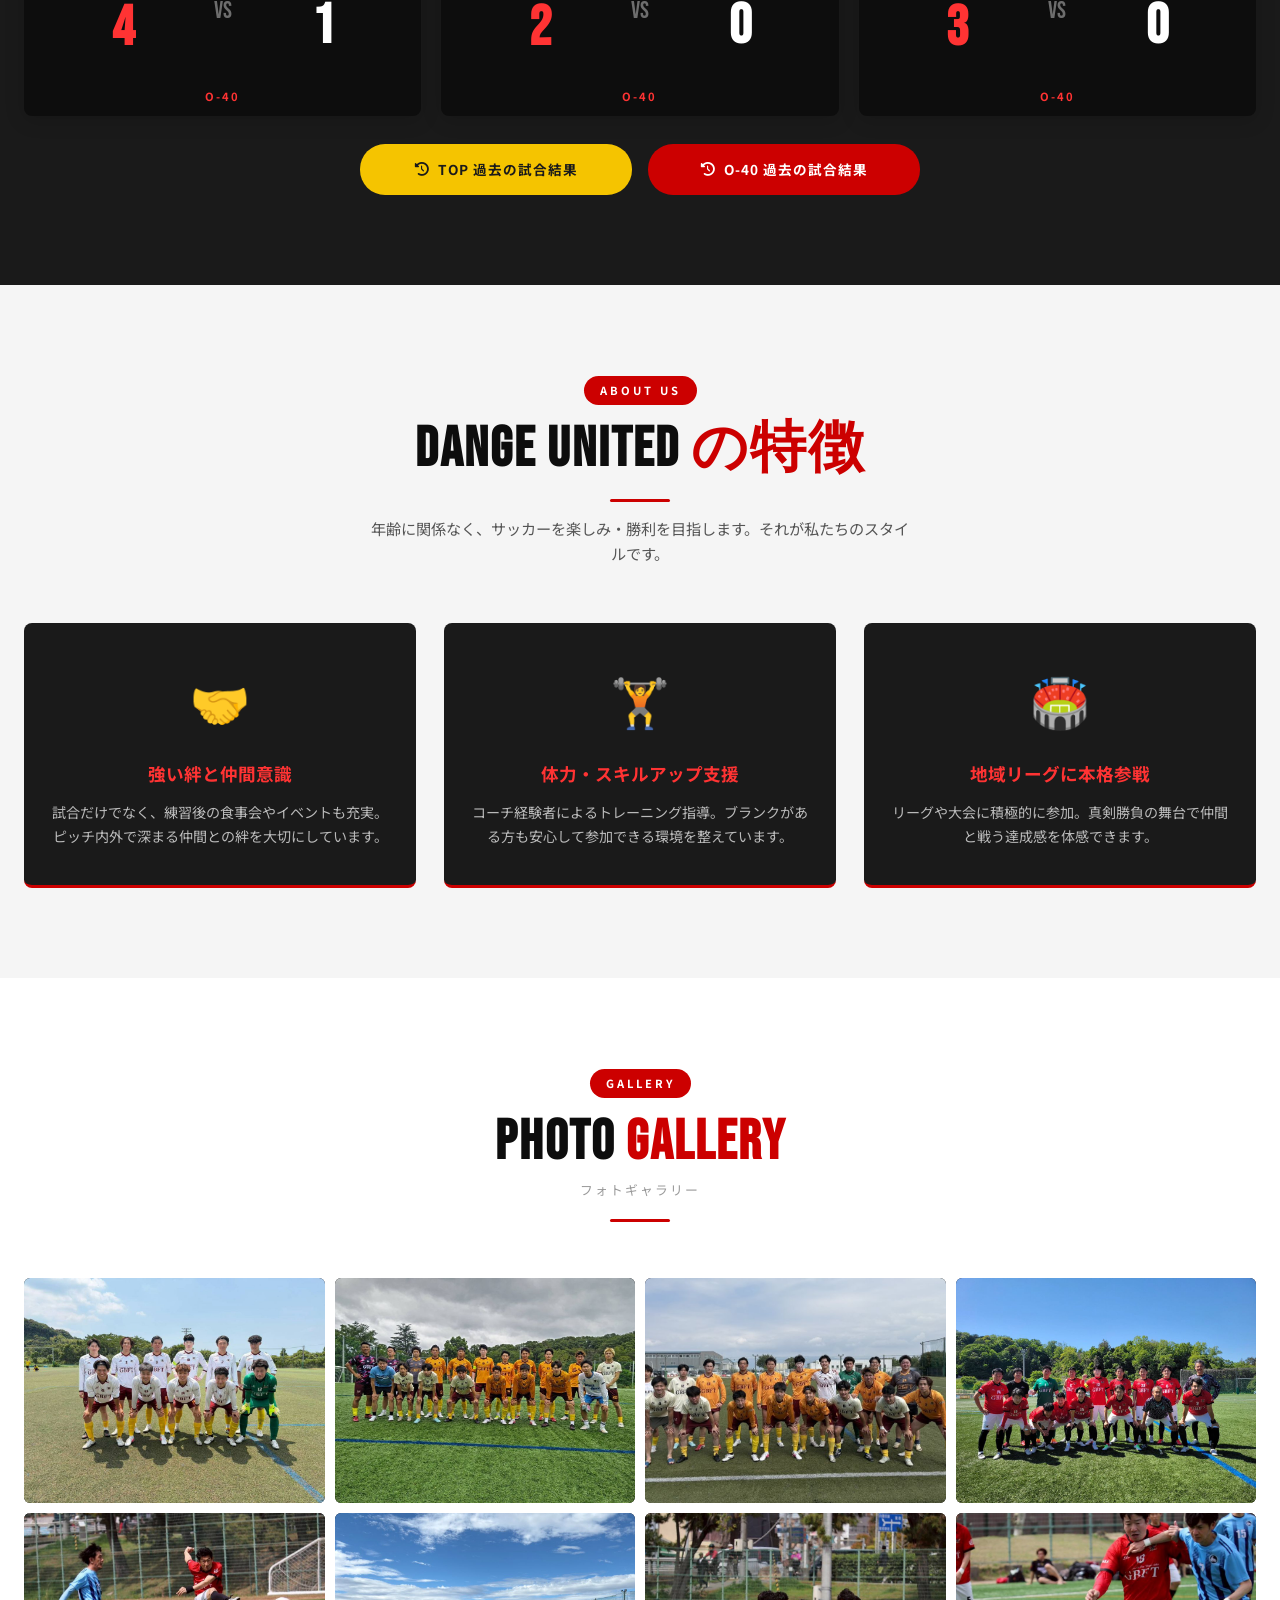
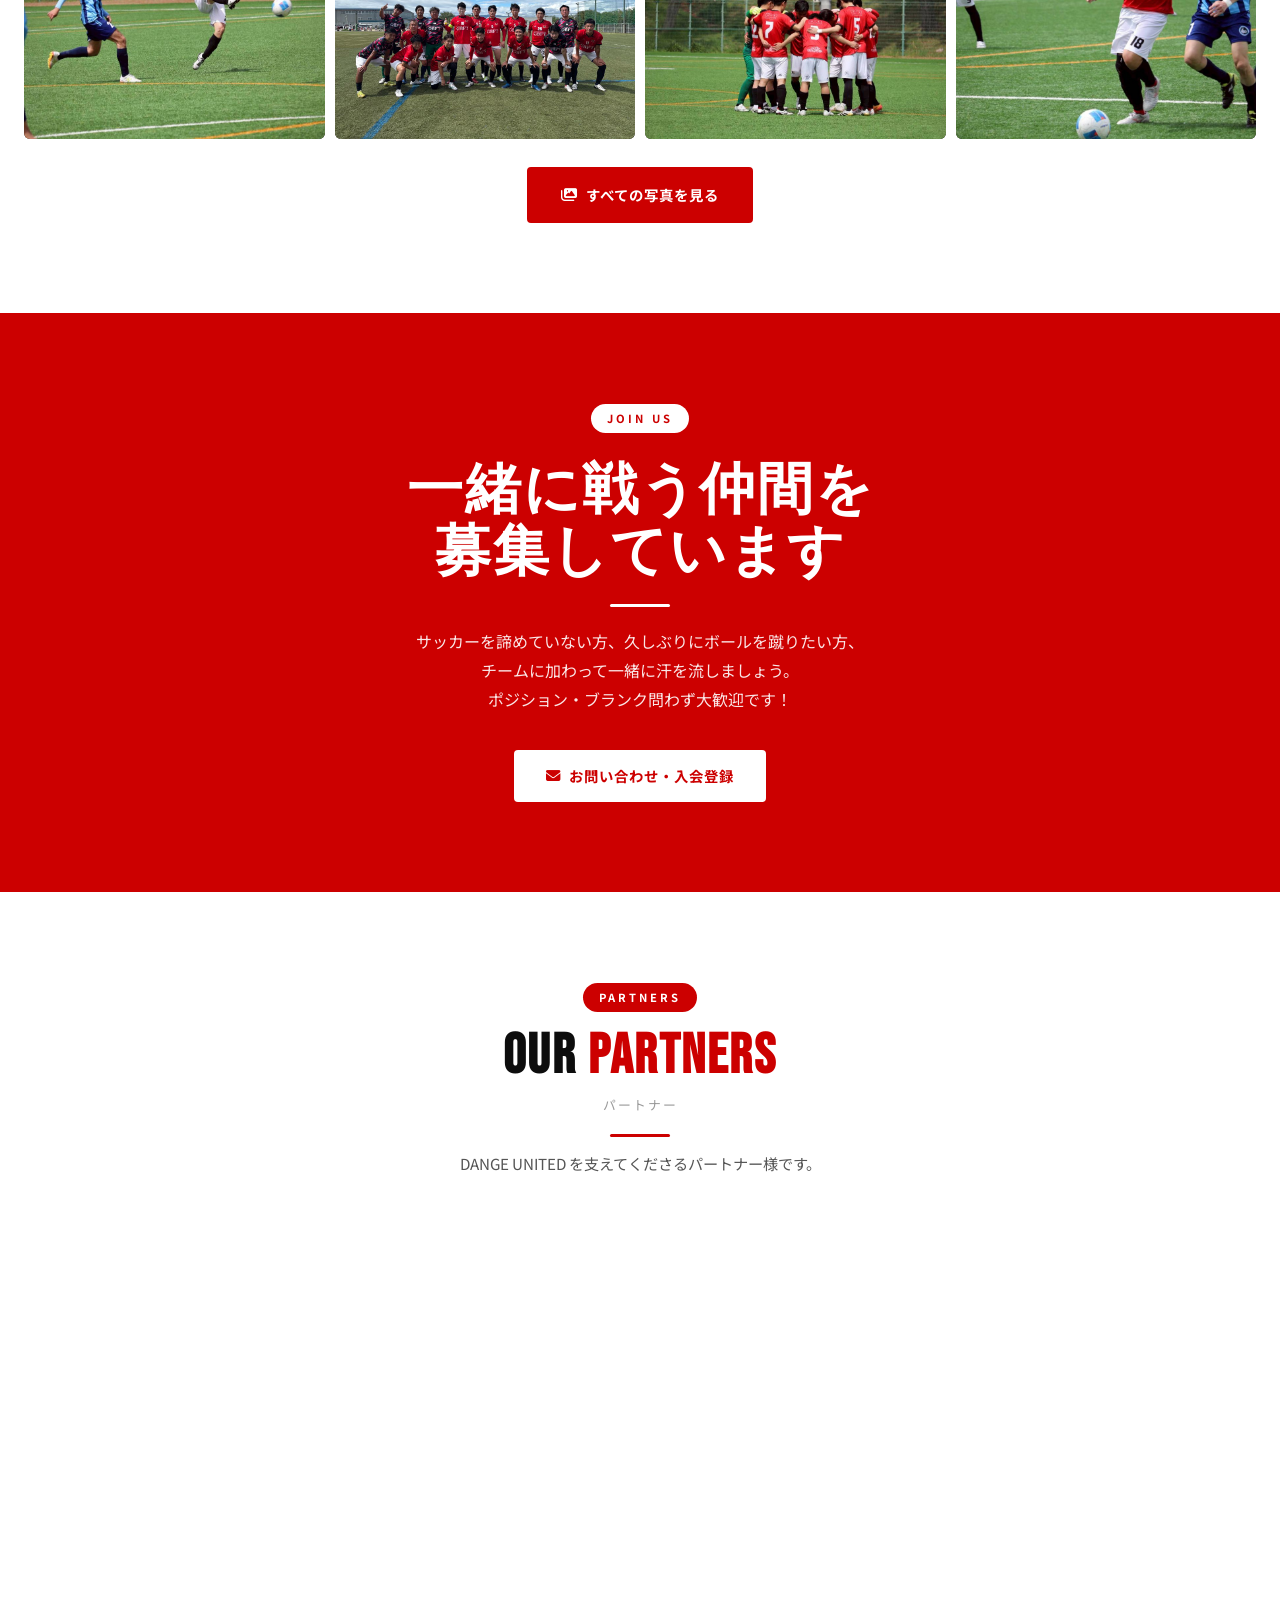
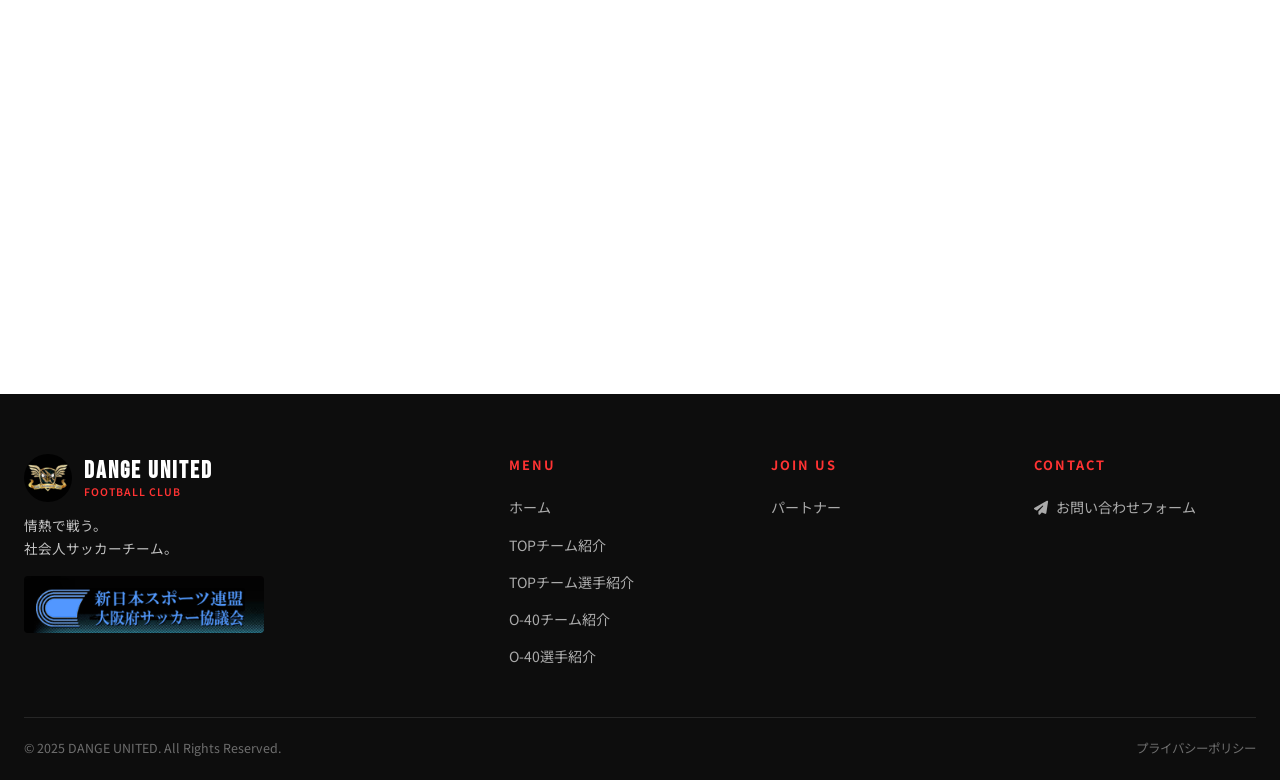
==== commit 34c6a47f: "Add files via upload" ====
--- a/index.html
+++ b/index.html
@@ -174,6 +174,25 @@
       <!-- O-40 試合1（最新） -->
       <div class="match-result-card">
         <div class="match-result-header">
+          <span>2026.10.04 新日本M-40リーグ戦 第8節</span>
+          <span class="result-badge W">WIN</span>
+        </div>
+        <div class="match-result-body">
+          <div class="match-team">
+            <div class="match-team-name us">DANGE UTD</div>
+            <div class="match-score us">4</div>
+          </div>
+          <div class="match-vs">VS</div>
+          <div class="match-team">
+            <div class="match-team-name">セレソン</div>
+            <div class="match-score">1</div>
+          </div>
+        </div>
+        <div style="text-align:center; padding:6px 0 10px; font-size:0.7rem; font-weight:700; letter-spacing:2px; color:var(--red-light);">O-40</div>
+      </div>
+      <!-- O-40 試合2 -->
+      <div class="match-result-card">
+        <div class="match-result-header">
           <span>2026.09.13 新日本M-40リーグ戦 第7節</span>
           <span class="result-badge W">WIN</span>
         </div>
@@ -190,7 +209,7 @@
         </div>
         <div style="text-align:center; padding:6px 0 10px; font-size:0.7rem; font-weight:700; letter-spacing:2px; color:var(--red-light);">O-40</div>
       </div>
-      <!-- O-40 試合2 -->
+      <!-- O-40 試合3 -->
       <div class="match-result-card">
         <div class="match-result-header">
           <span>2026.08.09 新日本M-40リーグ戦 第6節</span>
@@ -205,25 +224,6 @@
           <div class="match-team">
             <div class="match-team-name">FC岸和田シニア40</div>
             <div class="match-score">0</div>
-          </div>
-        </div>
-        <div style="text-align:center; padding:6px 0 10px; font-size:0.7rem; font-weight:700; letter-spacing:2px; color:var(--red-light);">O-40</div>
-      </div>
-      <!-- O-40 試合3 -->
-      <div class="match-result-card">
-        <div class="match-result-header">
-          <span>2026.07.12 新日本M-40リーグ戦 第5節</span>
-          <span class="result-badge W">WIN</span>
-        </div>
-        <div class="match-result-body">
-          <div class="match-team">
-            <div class="match-team-name us">DANGE UTD</div>
-            <div class="match-score us">9</div>
-          </div>
-          <div class="match-vs">VS</div>
-          <div class="match-team">
-            <div class="match-team-name">大阪FC4045</div>
-            <div class="match-score">1</div>
           </div>
         </div>
         <div style="text-align:center; padding:6px 0 10px; font-size:0.7rem; font-weight:700; letter-spacing:2px; color:var(--red-light);">O-40</div>
@@ -302,7 +302,7 @@
         <img src="images/photo7.jpg" alt="試合の様子" style="width:100%; height:100%; object-fit:cover; object-position:center center;">
       </div>
       <div style="overflow:hidden; border-radius:6px; aspect-ratio:4/3; background:#111;">
-        <img src="images/photo-new10.jpg" alt="O-40チーム集合写真 2026" style="width:100%; height:100%; object-fit:cover; object-position:center center;">
+        <img src="images/photo-o40-2026b.jpg" alt="O-40チーム集合写真 2026" style="width:100%; height:100%; object-fit:cover; object-position:center center;">
       </div>
       <div style="overflow:hidden; border-radius:6px; aspect-ratio:4/3; background:#111;">
         <img src="images/photo5.jpg" alt="チーム練習" style="width:100%; height:100%; object-fit:cover; object-position:center center;">
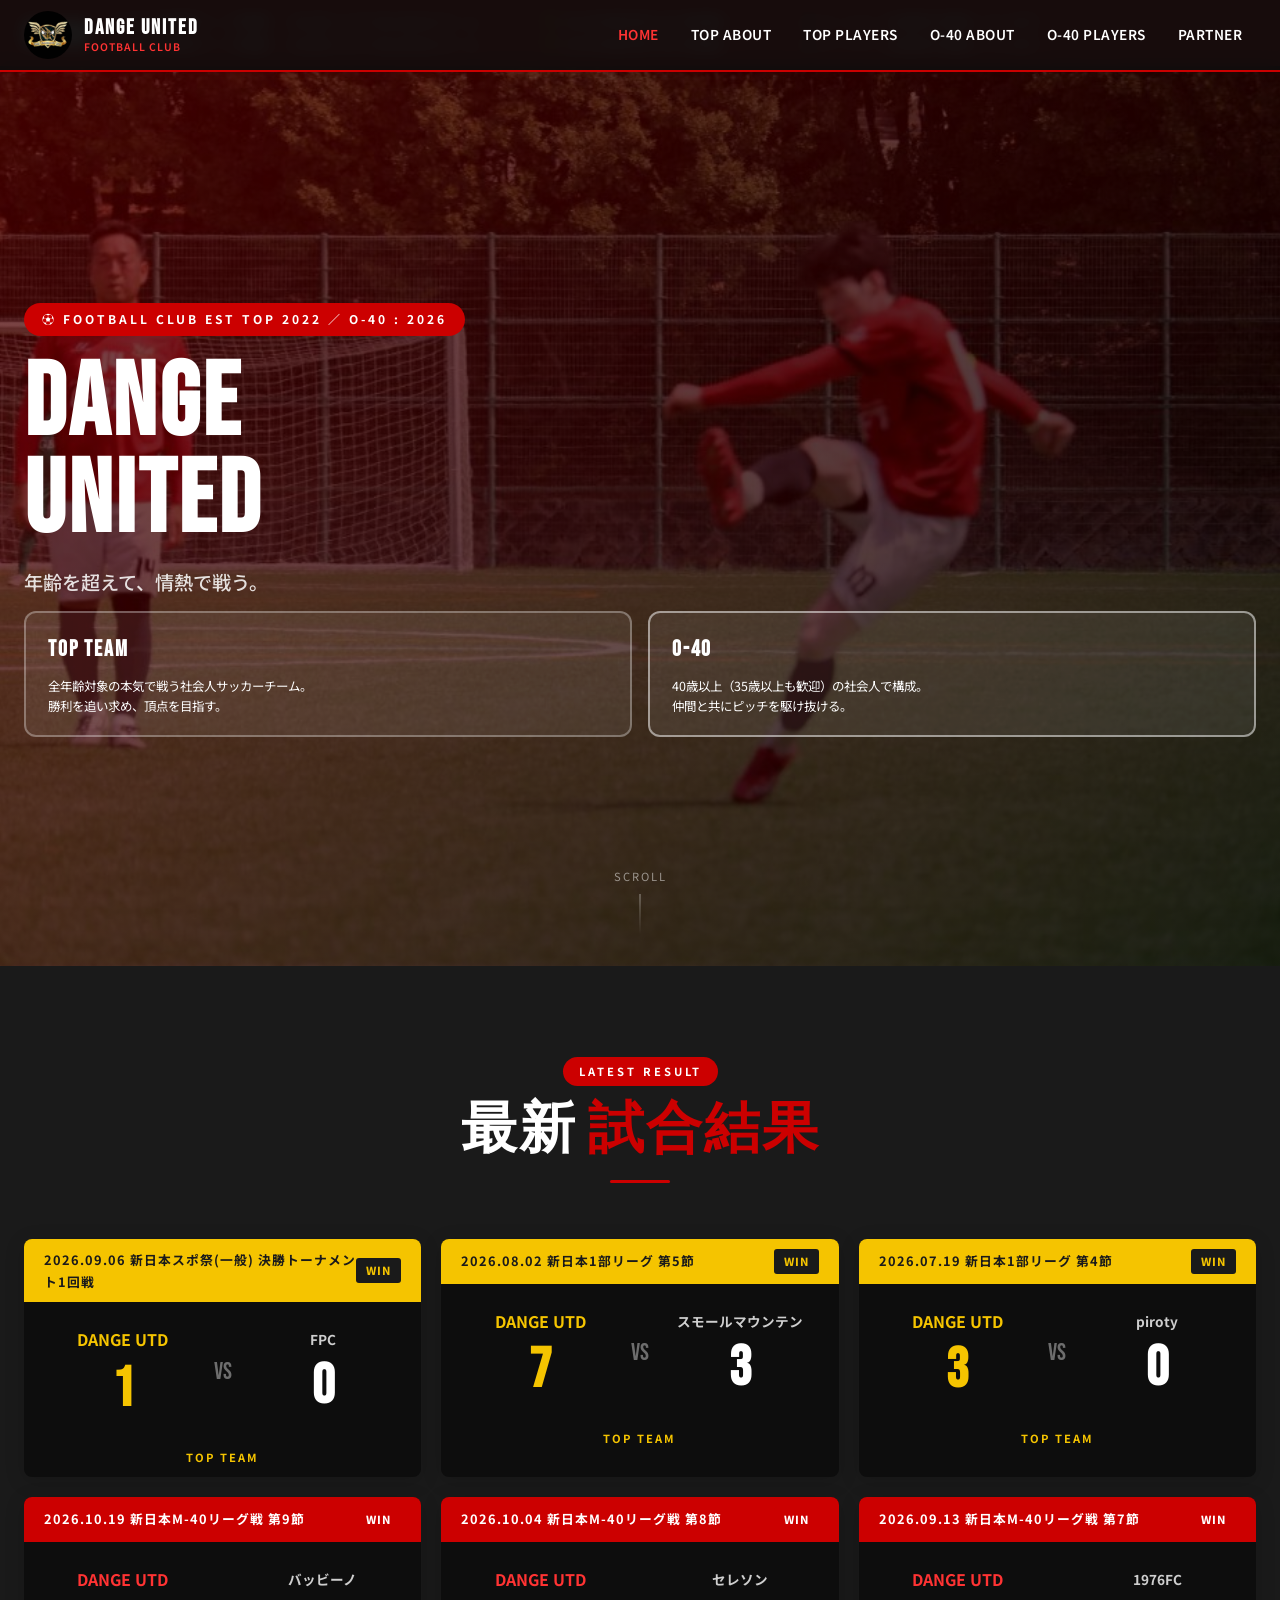
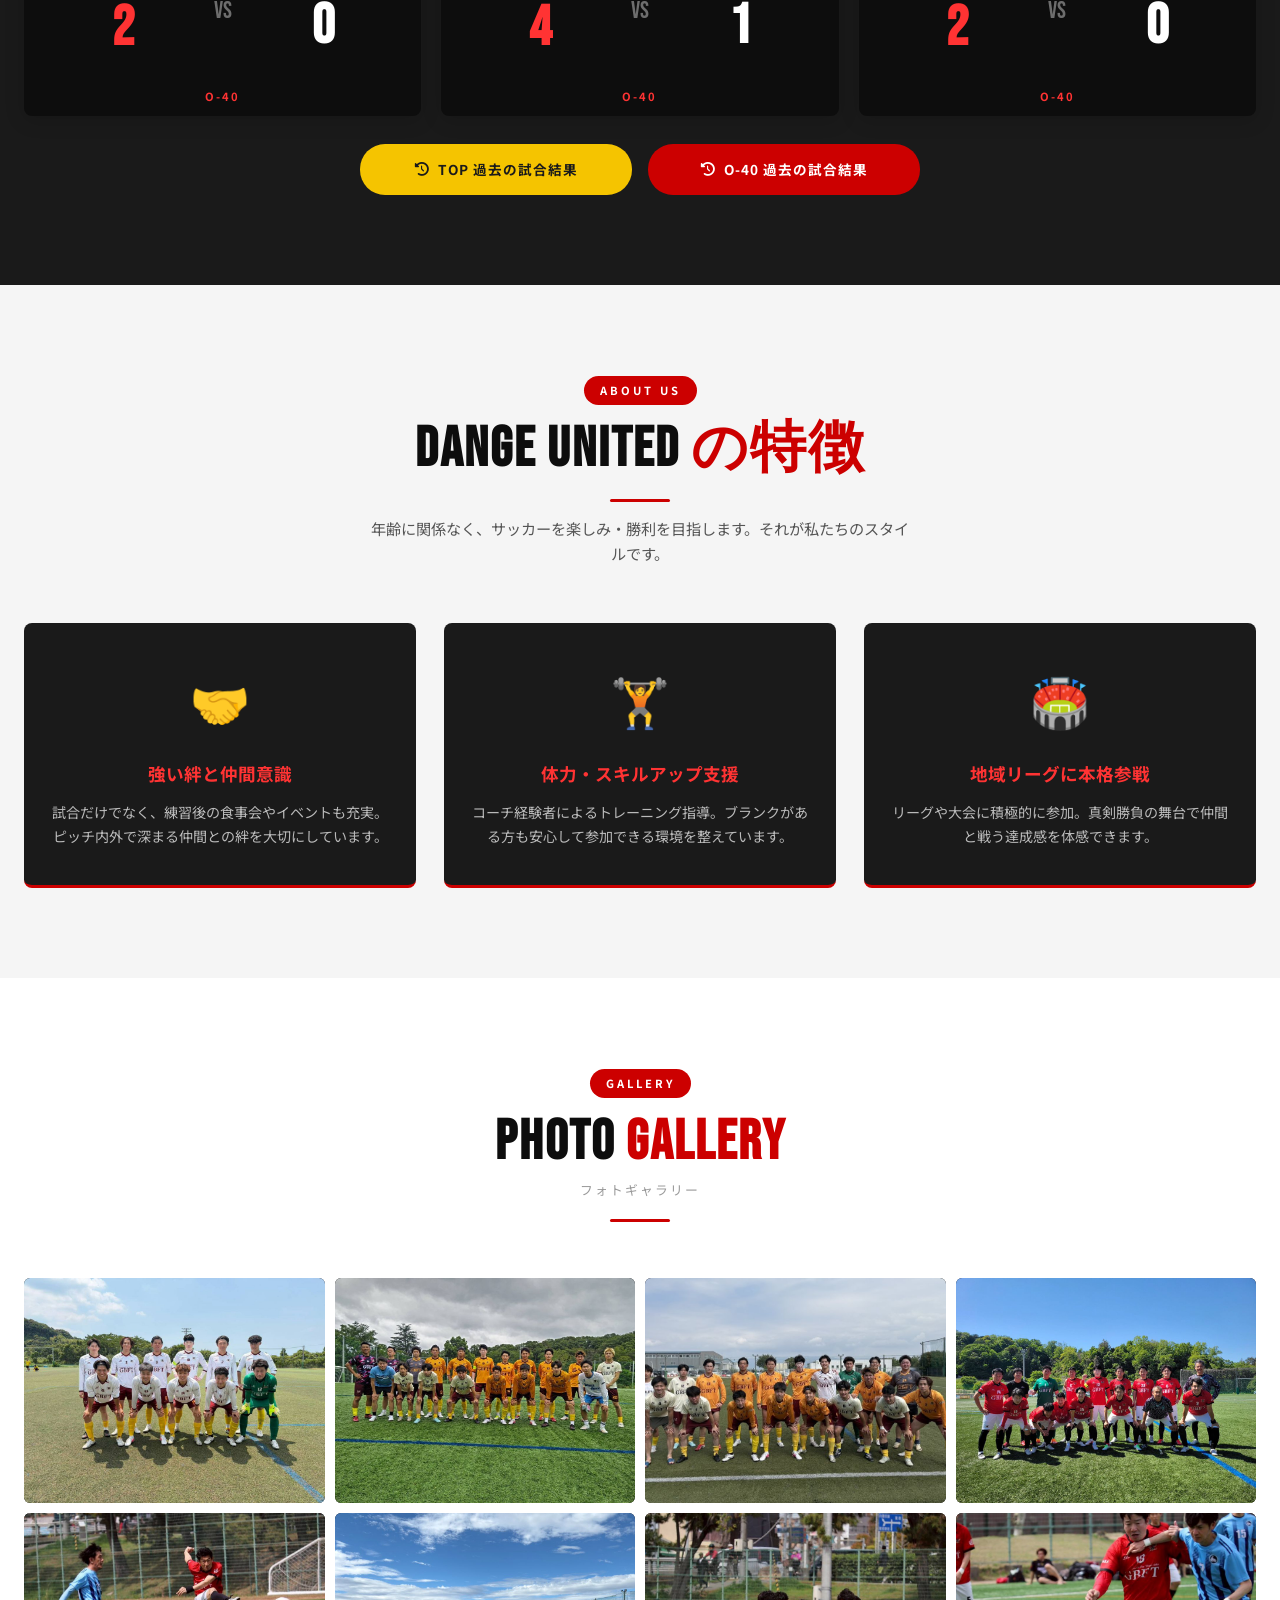
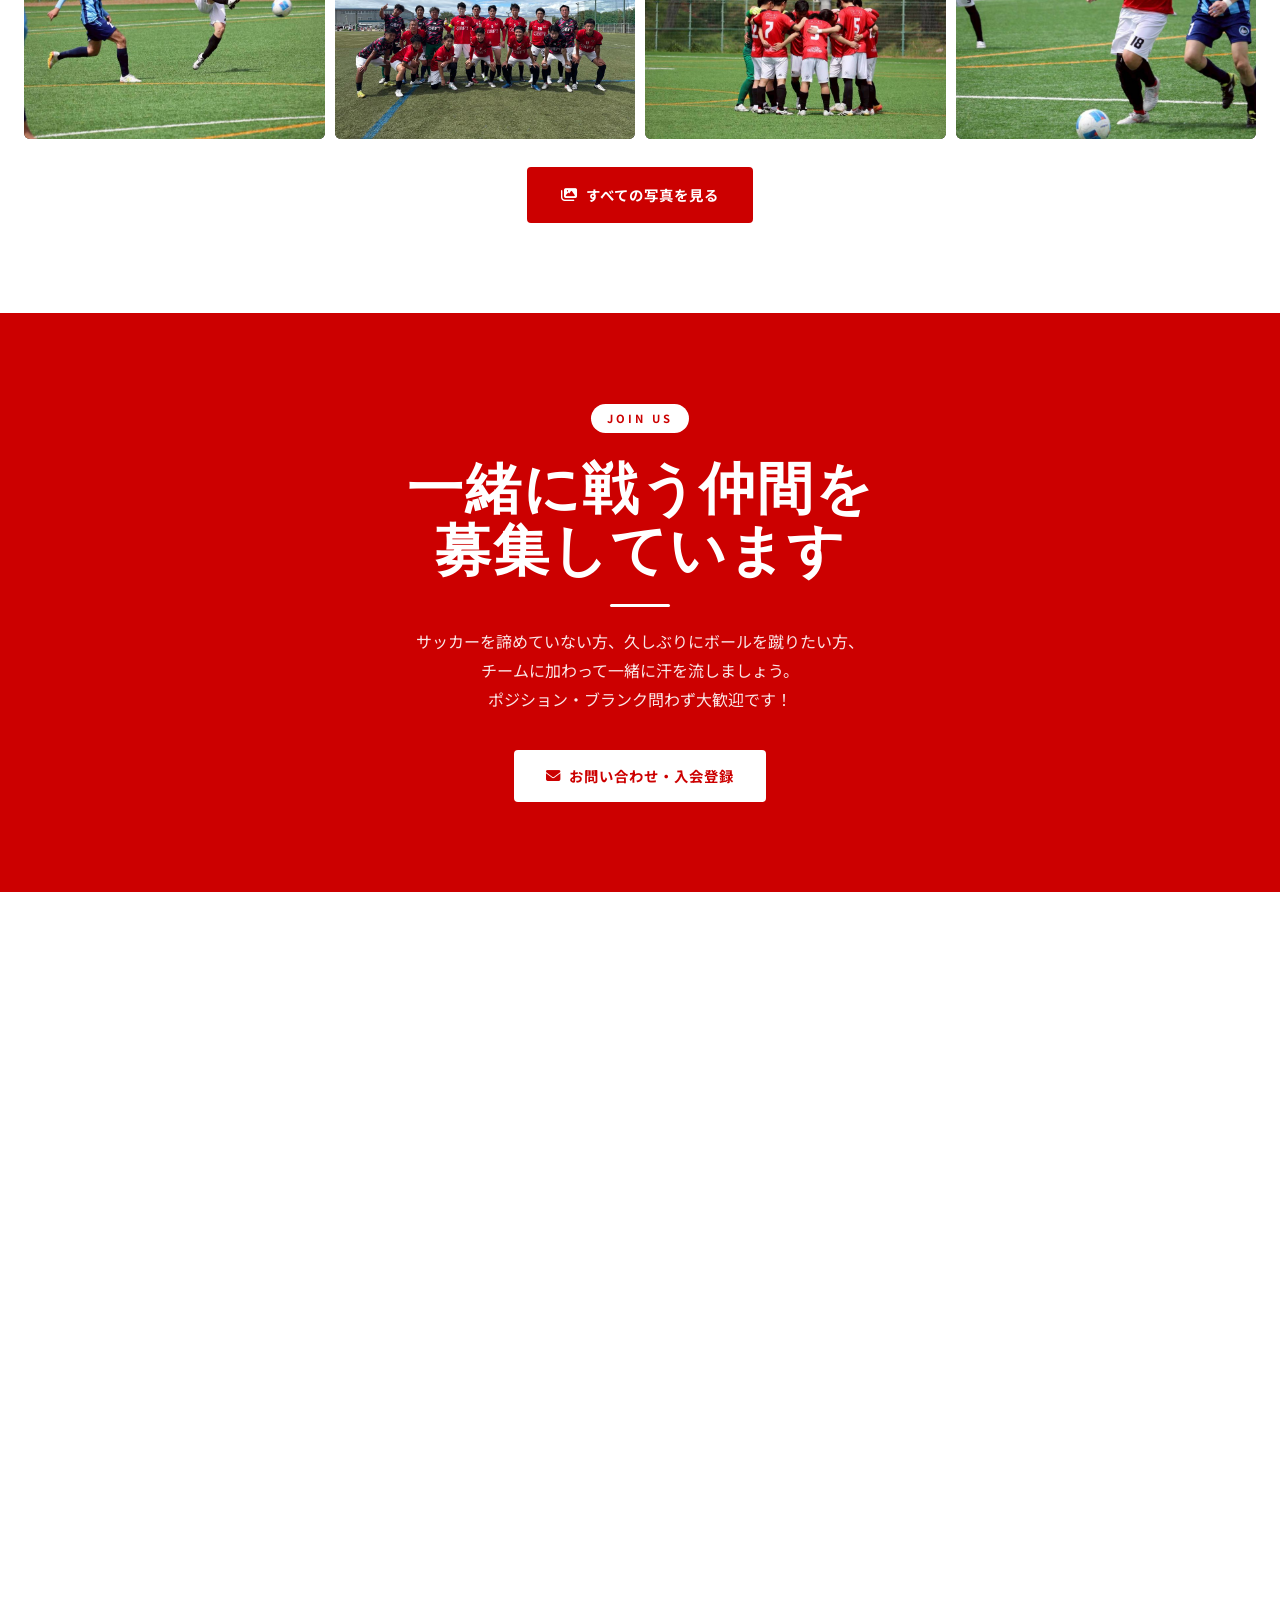
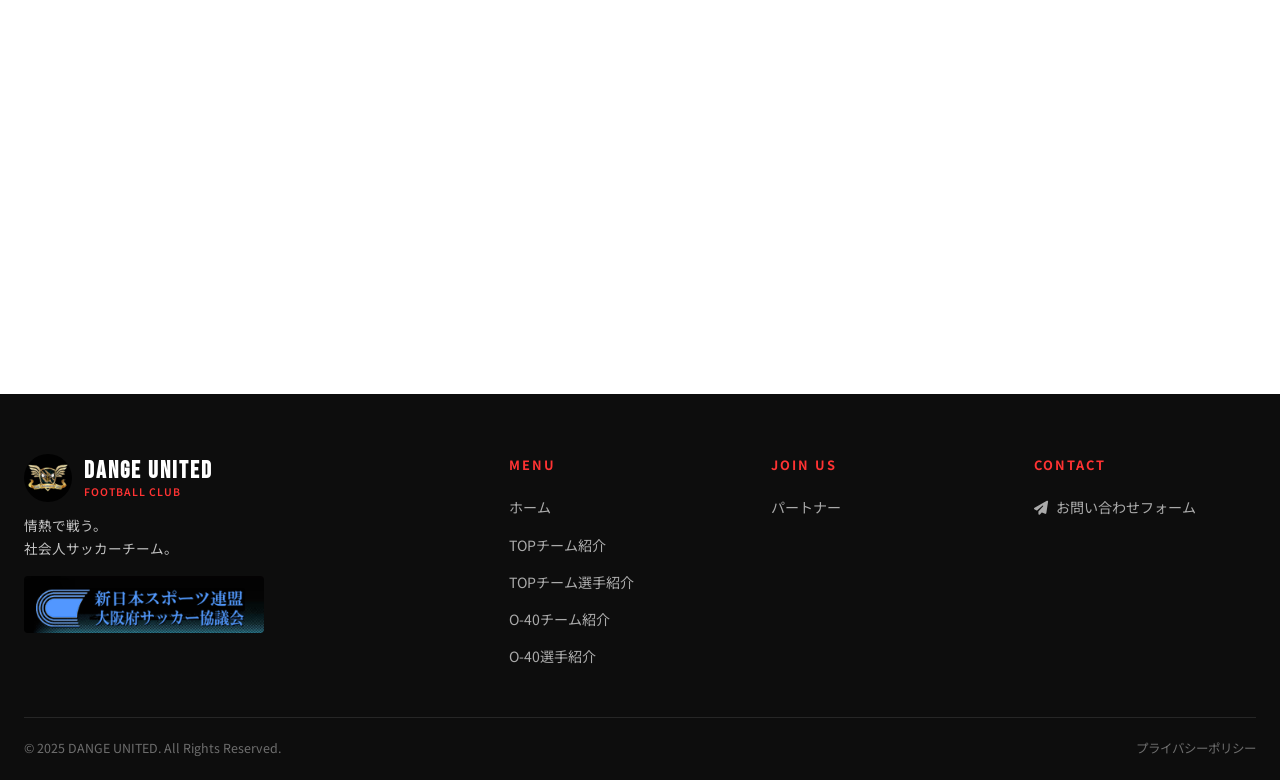
==== commit d39cb253: "Add files via upload" ====
--- a/index.html
+++ b/index.html
@@ -174,6 +174,25 @@
       <!-- O-40 試合1（最新） -->
       <div class="match-result-card">
         <div class="match-result-header">
+          <span>2026.10.19 新日本M-40リーグ戦 第9節</span>
+          <span class="result-badge W">WIN</span>
+        </div>
+        <div class="match-result-body">
+          <div class="match-team">
+            <div class="match-team-name us">DANGE UTD</div>
+            <div class="match-score us">2</div>
+          </div>
+          <div class="match-vs">VS</div>
+          <div class="match-team">
+            <div class="match-team-name">バッビーノ</div>
+            <div class="match-score">0</div>
+          </div>
+        </div>
+        <div style="text-align:center; padding:6px 0 10px; font-size:0.7rem; font-weight:700; letter-spacing:2px; color:var(--red-light);">O-40</div>
+      </div>
+      <!-- O-40 試合2 -->
+      <div class="match-result-card">
+        <div class="match-result-header">
           <span>2026.10.04 新日本M-40リーグ戦 第8節</span>
           <span class="result-badge W">WIN</span>
         </div>
@@ -190,39 +209,20 @@
         </div>
         <div style="text-align:center; padding:6px 0 10px; font-size:0.7rem; font-weight:700; letter-spacing:2px; color:var(--red-light);">O-40</div>
       </div>
-      <!-- O-40 試合2 -->
-      <div class="match-result-card">
-        <div class="match-result-header">
-          <span>2026.09.13 新日本M-40リーグ戦 第7節</span>
-          <span class="result-badge W">WIN</span>
-        </div>
-        <div class="match-result-body">
-          <div class="match-team">
-            <div class="match-team-name us">DANGE UTD</div>
-            <div class="match-score us">2</div>
-          </div>
-          <div class="match-vs">VS</div>
-          <div class="match-team">
-            <div class="match-team-name">1976FC</div>
-            <div class="match-score">0</div>
-          </div>
-        </div>
-        <div style="text-align:center; padding:6px 0 10px; font-size:0.7rem; font-weight:700; letter-spacing:2px; color:var(--red-light);">O-40</div>
-      </div>
       <!-- O-40 試合3 -->
       <div class="match-result-card">
         <div class="match-result-header">
-          <span>2026.08.09 新日本M-40リーグ戦 第6節</span>
-          <span class="result-badge W">WIN</span>
-        </div>
-        <div class="match-result-body">
-          <div class="match-team">
-            <div class="match-team-name us">DANGE UTD</div>
-            <div class="match-score us">3</div>
-          </div>
-          <div class="match-vs">VS</div>
-          <div class="match-team">
-            <div class="match-team-name">FC岸和田シニア40</div>
+          <span>2026.09.13 新日本M-40リーグ戦 第7節</span>
+          <span class="result-badge W">WIN</span>
+        </div>
+        <div class="match-result-body">
+          <div class="match-team">
+            <div class="match-team-name us">DANGE UTD</div>
+            <div class="match-score us">2</div>
+          </div>
+          <div class="match-vs">VS</div>
+          <div class="match-team">
+            <div class="match-team-name">1976FC</div>
             <div class="match-score">0</div>
           </div>
         </div>
